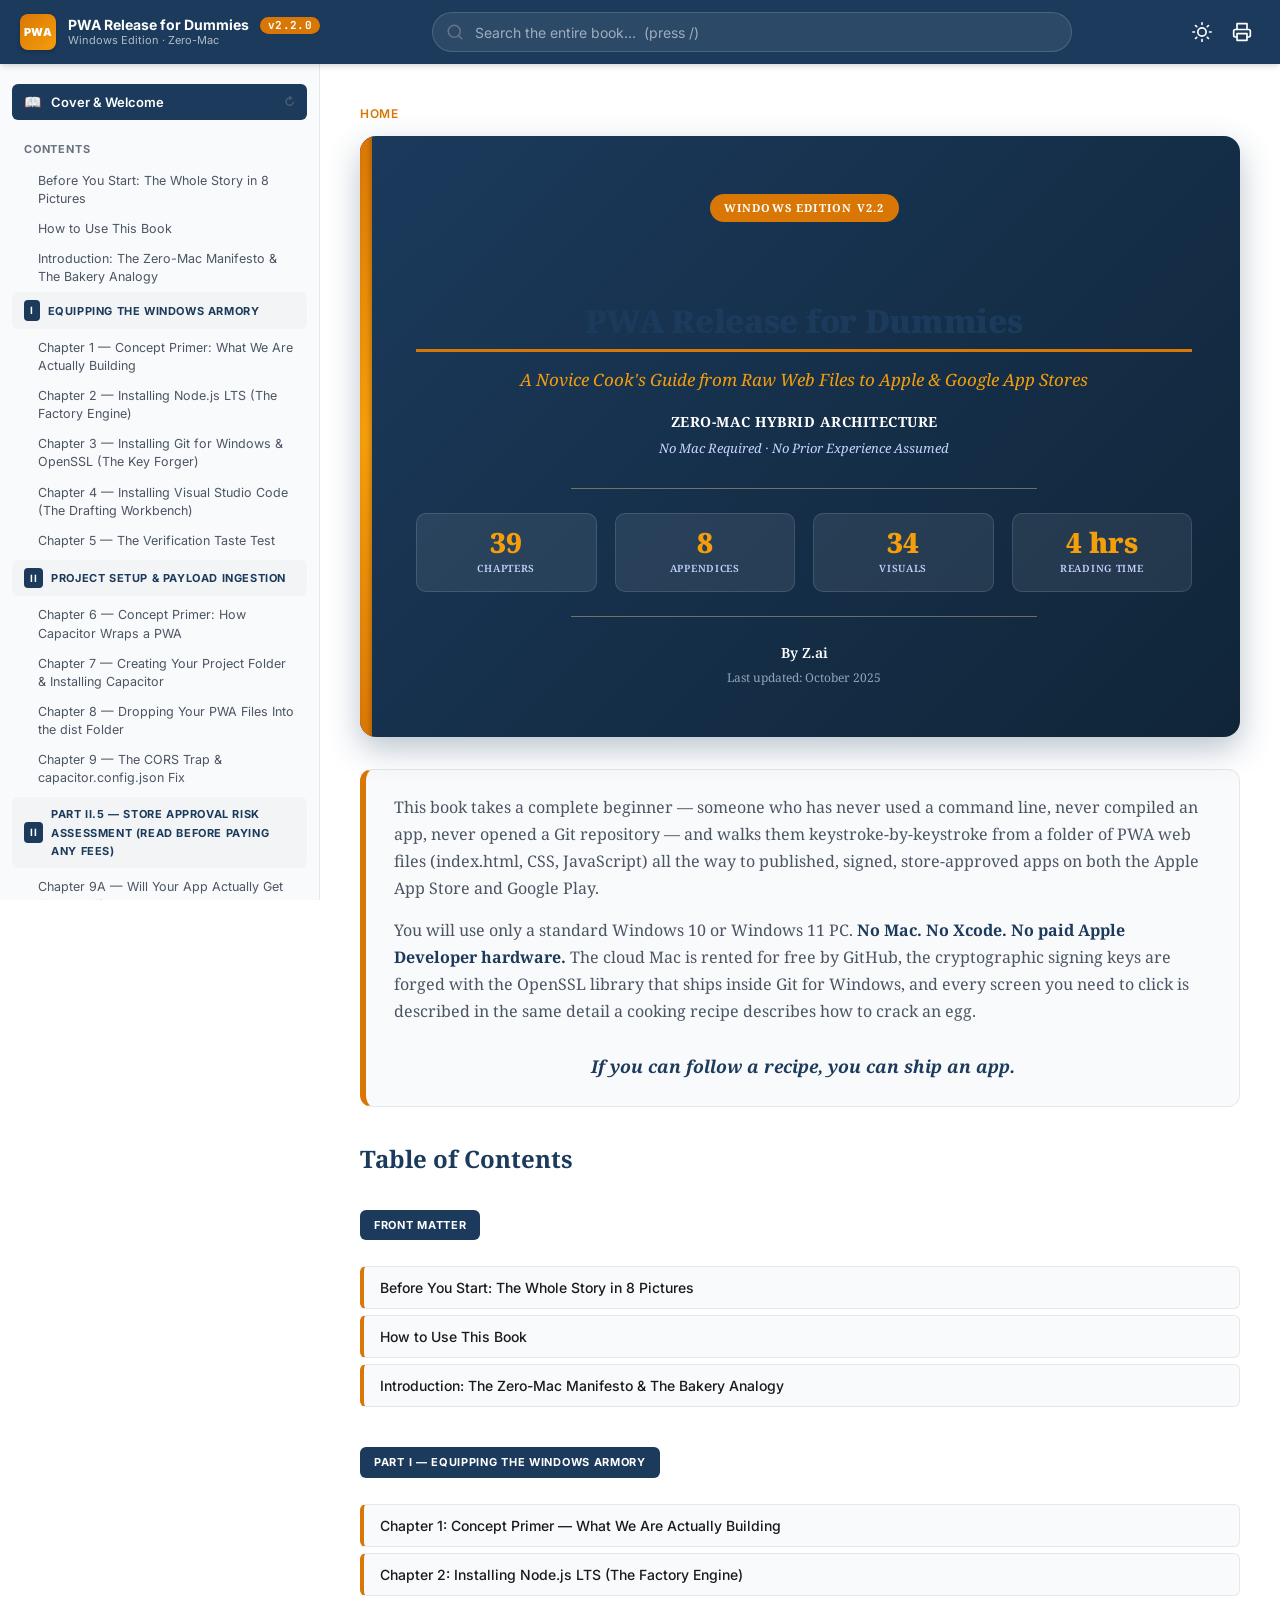
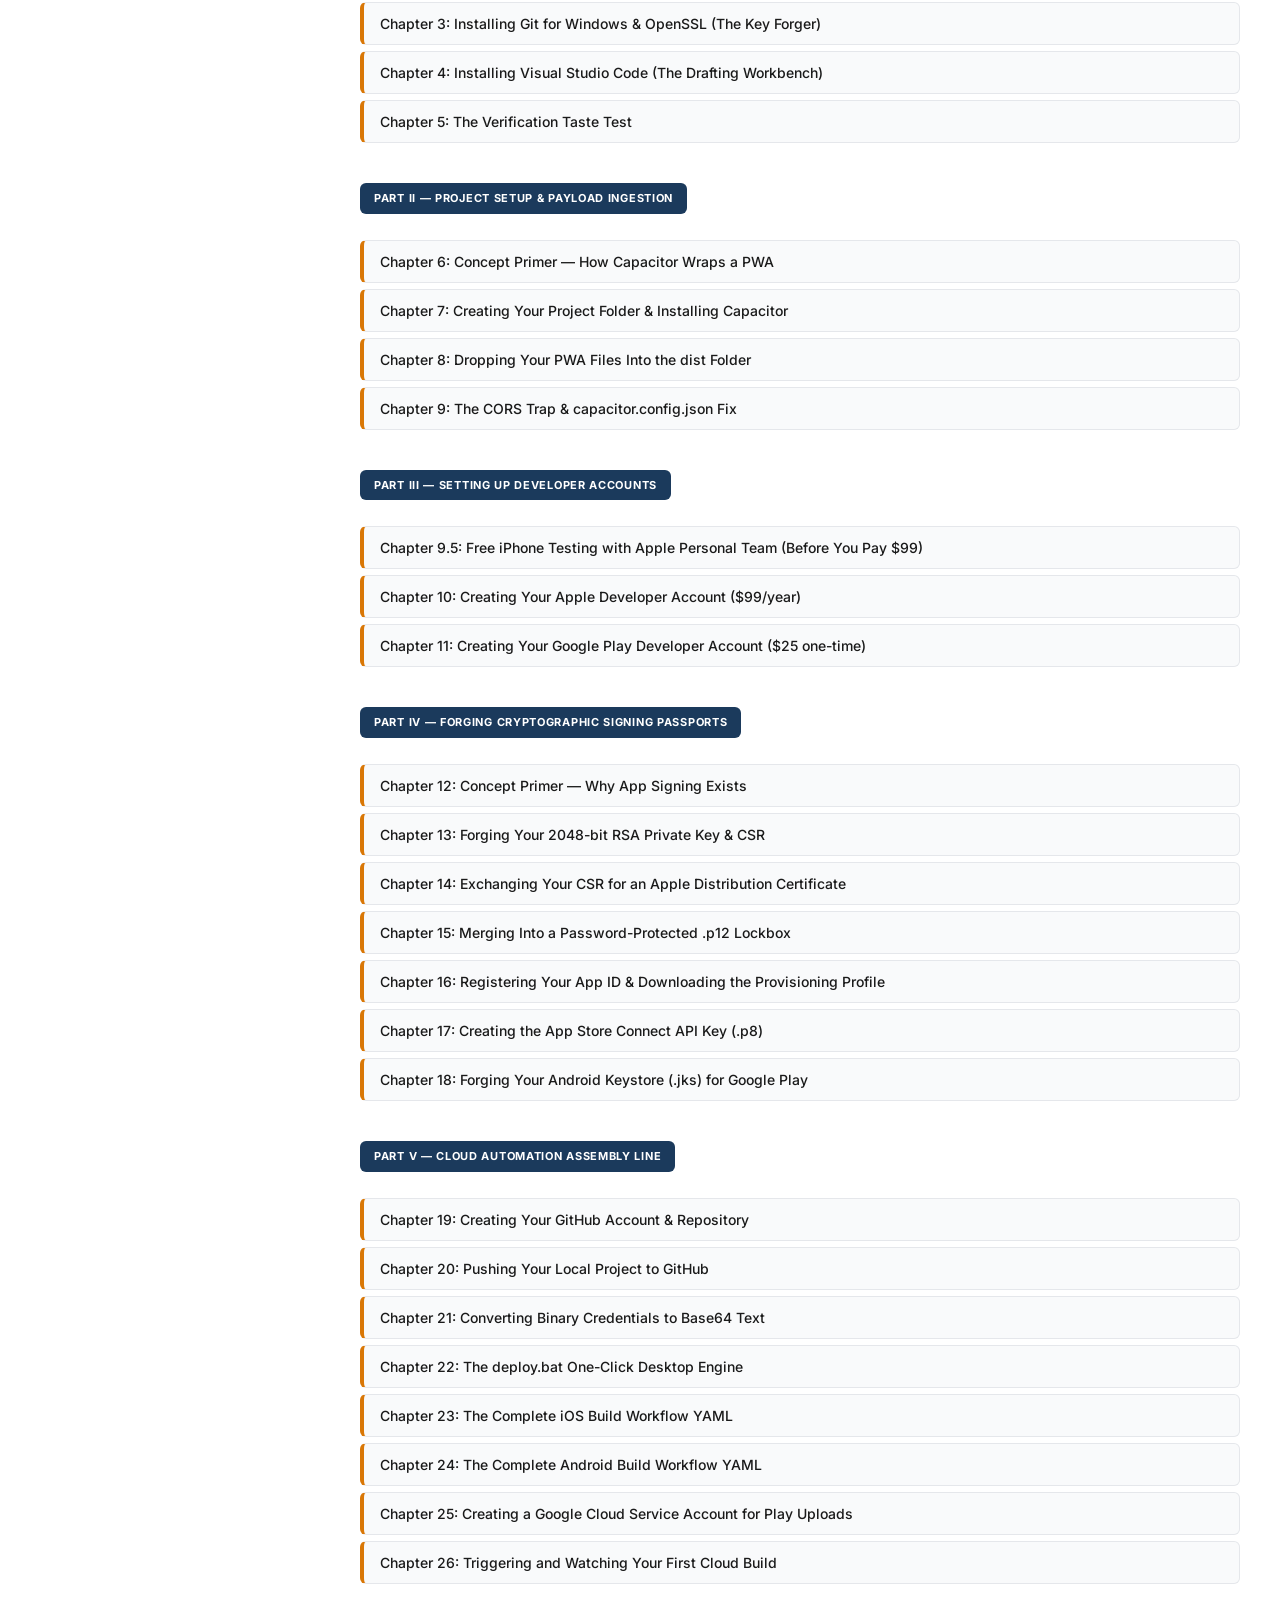
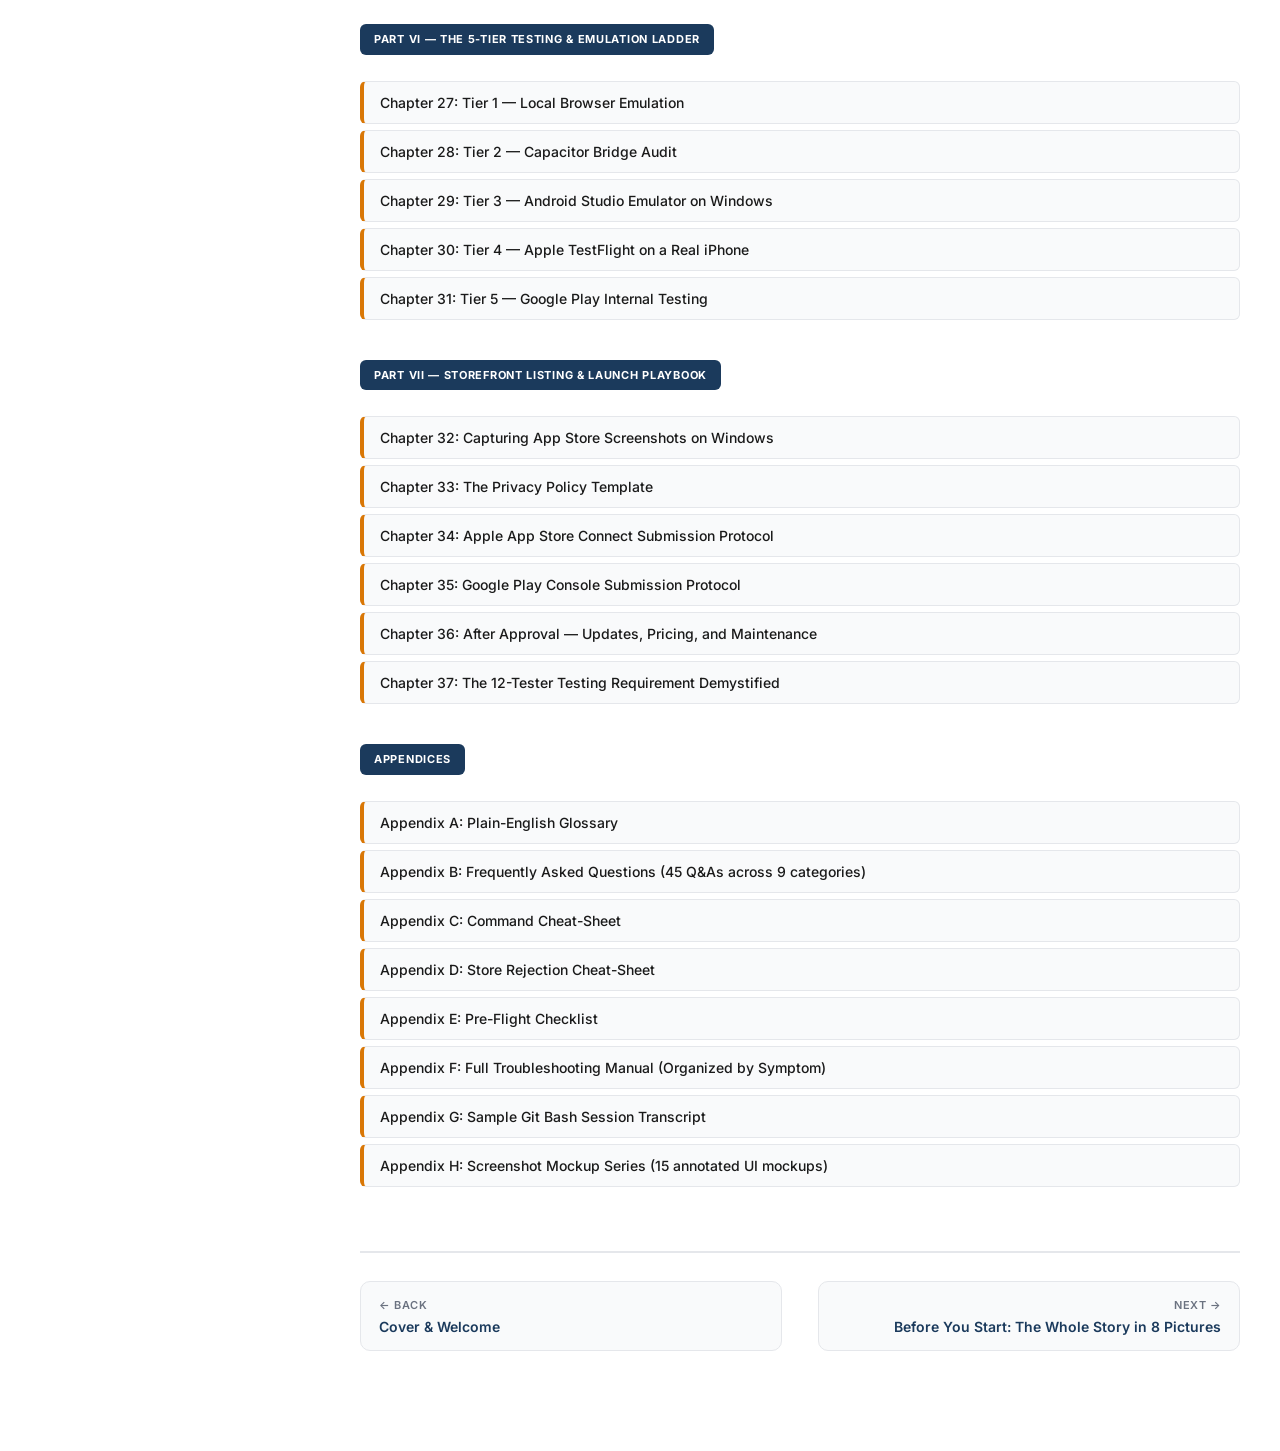
==== index.html @ 1122f2e3 "Add files via upload" ====
<!DOCTYPE html>
<html lang="en">
<head>
  <meta charset="UTF-8">
  <meta name="viewport" content="width=device-width, initial-scale=1, viewport-fit=cover">
  <meta name="theme-color" content="#1B3A5C">
  <meta name="description" content="PWA Release for Dummies — A Novice Cook's Guide from Raw Web Files to Apple & Google App Stores. Windows Edition v2.0.">

  <title>PWA Release for Dummies — Windows Edition v2.0</title>

  <!-- PWA manifest -->
  <link rel="manifest" href="manifest.json">

  <!-- Icons -->
  <link rel="icon" type="image/png" sizes="192x192" href="icons/icon-192.png">
  <link rel="icon" type="image/png" sizes="512x512" href="icons/icon-512.png">
  <link rel="apple-touch-icon" href="icons/icon-192.png">

  <!-- Open Graph -->
  <meta property="og:title" content="PWA Release for Dummies — Windows Edition v2.0">
  <meta property="og:description" content="A Novice Cook's Guide from Raw Web Files to Apple & Google App Stores. Zero-Mac Hybrid Architecture.">
  <meta property="og:type" content="book">

  <!-- Fonts -->
  <link rel="preconnect" href="https://fonts.googleapis.com">
  <link rel="preconnect" href="https://fonts.gstatic.com" crossorigin>
  <link href="https://fonts.googleapis.com/css2?family=Inter:wght@400;500;600;700;800&family=Noto+Serif:wght@400;700;900&family=JetBrains+Mono:wght@400;500&display=swap" rel="stylesheet">

  <!-- Styles -->
  <link rel="stylesheet" href="css/styles.css">
</head>
<body>

  <!-- Reading progress bar -->
  <div class="progress-bar" id="progressBar"></div>

  <!-- App shell -->
  <div class="app-shell">

    <!-- Top navigation bar -->
    <header class="topbar">
      <button class="icon-btn menu-toggle" id="menuToggle" aria-label="Toggle sidebar">
        <svg width="22" height="22" viewBox="0 0 24 24" fill="none" stroke="currentColor" stroke-width="2.5" stroke-linecap="round">
          <line x1="3" y1="6" x2="21" y2="6"/>
          <line x1="3" y1="12" x2="21" y2="12"/>
          <line x1="3" y1="18" x2="21" y2="18"/>
        </svg>
      </button>

      <div class="topbar-brand">
        <div class="brand-mark">PWA</div>
        <div class="brand-text">
          <div class="brand-title">PWA Release for Dummies <span class="brand-version" id="brandVersion">v2.2.0</span></div>
          <div class="brand-sub">Windows Edition · Zero-Mac</div>
        </div>
      </div>

      <!-- Search box -->
      <div class="search-wrap" id="searchWrap">
        <svg class="search-icon" width="18" height="18" viewBox="0 0 24 24" fill="none" stroke="currentColor" stroke-width="2" stroke-linecap="round" stroke-linejoin="round">
          <circle cx="11" cy="11" r="8"/>
          <line x1="21" y1="21" x2="16.65" y2="16.65"/>
        </svg>
        <input
          type="search"
          id="searchInput"
          class="search-input"
          placeholder="Search the entire book…  (press /)"
          autocomplete="off"
          spellcheck="false"
        >
        <button class="search-clear" id="searchClear" aria-label="Clear search" style="display:none;">
          <svg width="16" height="16" viewBox="0 0 24 24" fill="none" stroke="currentColor" stroke-width="2.5" stroke-linecap="round">
            <line x1="6" y1="6" x2="18" y2="18"/>
            <line x1="6" y1="18" x2="18" y2="6"/>
          </svg>
        </button>

        <!-- Search results dropdown -->
        <div class="search-results" id="searchResults" style="display:none;">
          <div class="search-results-header">
            <span id="searchResultsCount">0 results</span>
            <span class="search-results-hint">Press ESC to close</span>
          </div>
          <div class="search-results-list" id="searchResultsList"></div>
        </div>
      </div>

      <div class="topbar-actions">
        <button class="icon-btn theme-toggle" id="themeToggle" aria-label="Toggle dark mode" title="Toggle dark mode">
          <svg class="icon-sun" width="20" height="20" viewBox="0 0 24 24" fill="none" stroke="currentColor" stroke-width="2" stroke-linecap="round" stroke-linejoin="round">
            <circle cx="12" cy="12" r="5"/>
            <line x1="12" y1="1" x2="12" y2="3"/>
            <line x1="12" y1="21" x2="12" y2="23"/>
            <line x1="4.22" y1="4.22" x2="5.64" y2="5.64"/>
            <line x1="18.36" y1="18.36" x2="19.78" y2="19.78"/>
            <line x1="1" y1="12" x2="3" y2="12"/>
            <line x1="21" y1="12" x2="23" y2="12"/>
            <line x1="4.22" y1="19.78" x2="5.64" y2="18.36"/>
            <line x1="18.36" y1="5.64" x2="19.78" y2="4.22"/>
          </svg>
          <svg class="icon-moon" width="20" height="20" viewBox="0 0 24 24" fill="none" stroke="currentColor" stroke-width="2" stroke-linecap="round" stroke-linejoin="round">
            <path d="M21 12.79A9 9 0 1 1 11.21 3 7 7 0 0 0 21 12.79z"/>
          </svg>
        </button>
        <button class="icon-btn install-btn" id="installBtn" aria-label="Install app" title="Install as app" style="display:none;">
          <svg width="20" height="20" viewBox="0 0 24 24" fill="none" stroke="currentColor" stroke-width="2" stroke-linecap="round" stroke-linejoin="round">
            <path d="M21 15v4a2 2 0 0 1-2 2H5a2 2 0 0 1-2-2v-4"/>
            <polyline points="7 10 12 15 17 10"/>
            <line x1="12" y1="15" x2="12" y2="3"/>
          </svg>
        </button>
        <button class="icon-btn print-btn" id="printBtn" aria-label="Print" title="Print / Save as PDF">
          <svg width="20" height="20" viewBox="0 0 24 24" fill="none" stroke="currentColor" stroke-width="2" stroke-linecap="round" stroke-linejoin="round">
            <polyline points="6 9 6 2 18 2 18 9"/>
            <path d="M6 18H4a2 2 0 0 1-2-2v-5a2 2 0 0 1 2-2h16a2 2 0 0 1 2 2v5a2 2 0 0 1-2 2h-2"/>
            <rect x="6" y="14" width="12" height="8"/>
          </svg>
        </button>
      </div>
    </header>

    <!-- Sidebar (TOC) -->
    <aside class="sidebar" id="sidebar">
      <div class="sidebar-inner">
        <div class="sidebar-section">
          <button class="toc-link toc-link-cover" data-target="cover">
            <span class="toc-icon">📖</span>
            <span>Cover & Welcome</span>
          </button>
        </div>
        <div class="sidebar-section">
          <div class="sidebar-label">Contents</div>
          <nav class="toc" id="tocNav">
            <!-- TOC populated by JS -->
          </nav>
        </div>
      </div>
    </aside>

    <!-- Sidebar backdrop (mobile) -->
    <div class="sidebar-backdrop" id="sidebarBackdrop"></div>

    <!-- Main content area -->
    <main class="content" id="content">

      <!-- Loading state -->
      <div class="loading" id="loading">
        <div class="loading-spinner"></div>
        <div class="loading-text">Loading book…</div>
      </div>

      <!-- Actual chapter content (populated by JS) -->
      <article class="reader" id="reader" style="display:none;">
        <!-- Chapter header -->
        <div class="chapter-breadcrumb" id="chapterBreadcrumb"></div>
        <h1 class="chapter-title" id="chapterTitle"></h1>
        <div class="chapter-content" id="chapterContent"></div>

        <!-- Chapter navigation -->
        <div class="chapter-nav" id="chapterNav"></div>
      </article>

    </main>

  </div>

  <!-- Back to top button -->
  <button class="back-to-top" id="backToTop" aria-label="Back to top" title="Back to top">
    <svg width="20" height="20" viewBox="0 0 24 24" fill="none" stroke="currentColor" stroke-width="2.5" stroke-linecap="round" stroke-linejoin="round">
      <line x1="12" y1="19" x2="12" y2="5"/>
      <polyline points="5 12 12 5 19 12"/>
    </svg>
  </button>

  <!-- Keyboard shortcuts overlay -->
  <div class="shortcuts-overlay" id="shortcutsOverlay" style="display:none;">
    <div class="shortcuts-modal" onclick="event.stopPropagation()">
      <div class="shortcuts-header">
        <h2>Keyboard Shortcuts</h2>
        <button class="icon-btn" id="shortcutsClose" aria-label="Close">
          <svg width="20" height="20" viewBox="0 0 24 24" fill="none" stroke="currentColor" stroke-width="2.5" stroke-linecap="round">
            <line x1="6" y1="6" x2="18" y2="18"/>
            <line x1="6" y1="18" x2="18" y2="6"/>
          </svg>
        </button>
      </div>
      <div class="shortcuts-list">
        <div class="shortcut-row"><kbd>/</kbd><span>Focus search</span></div>
        <div class="shortcut-row"><kbd>Esc</kbd><span>Close search / overlay</span></div>
        <div class="shortcut-row"><kbd>←</kbd><span>Previous chapter</span></div>
        <div class="shortcut-row"><kbd>→</kbd><span>Next chapter</span></div>
        <div class="shortcut-row"><kbd>t</kbd><span>Toggle theme (light/dark)</span></div>
        <div class="shortcut-row"><kbd>m</kbd><span>Toggle sidebar (mobile)</span></div>
        <div class="shortcut-row"><kbd>?</kbd><span>Show this help</span></div>
        <div class="shortcut-row"><kbd>g</kbd> <kbd>h</kbd><span>Go to cover / home</span></div>
      </div>
    </div>
  </div>

  <!-- Print dialog overlay (custom, with page-range selector) -->
  <div class="print-overlay" id="printOverlay" style="display:none;">
    <div class="print-modal" onclick="event.stopPropagation()">
      <div class="print-header">
        <h2>Print / Save as PDF</h2>
        <button class="icon-btn" id="printClose" aria-label="Close">
          <svg width="20" height="20" viewBox="0 0 24 24" fill="none" stroke="currentColor" stroke-width="2.5" stroke-linecap="round">
            <line x1="6" y1="6" x2="18" y2="18"/>
            <line x1="6" y1="18" x2="18" y2="6"/>
          </svg>
        </button>
      </div>
      <div class="print-body">
        <div class="print-section">
          <div class="print-section-title">What would you like to print?</div>
          <label class="print-radio-row">
            <input type="radio" name="printScope" value="current" checked>
            <div>
              <div class="print-radio-title">Current chapter only</div>
              <div class="print-radio-desc" id="printCurrentTitle">— Loading… —</div>
            </div>
          </label>
          <label class="print-radio-row">
            <input type="radio" name="printScope" value="all">
            <div>
              <div class="print-radio-title">Entire book (all <span id="printTotalChapters">—</span> chapters)</div>
              <div class="print-radio-desc">Generates a long PDF — ~300 pages. May take 30–60 seconds to render.</div>
            </div>
          </label>
          <label class="print-radio-row">
            <input type="radio" name="printScope" value="range">
            <div>
              <div class="print-radio-title">Chapter range (from…to)</div>
              <div class="print-radio-desc">Pick a starting and ending chapter to print a contiguous range.</div>
            </div>
          </label>
          <div class="print-range-row" id="printRangeRow" style="display:none;">
            <div>
              <label for="printFrom">From:</label>
              <select id="printFrom"></select>
            </div>
            <div>
              <label for="printTo">To:</label>
              <select id="printTo"></select>
            </div>
          </div>
        </div>

        <div class="print-section">
          <div class="print-section-title">Options</div>
          <label class="print-checkbox-row">
            <input type="checkbox" id="printIncludeCover" checked>
            <div>Include cover page (recommended)</div>
          </label>
          <label class="print-checkbox-row">
            <input type="checkbox" id="printIncludeToc">
            <div>Include table of contents (recommended for full book)</div>
          </label>
          <label class="print-checkbox-row">
            <input type="checkbox" id="printDarkMode">
            <div>Use dark mode styling (uses more ink — not recommended)</div>
          </label>
        </div>

        <div class="print-actions">
          <button class="btn btn-secondary" id="printCancel">Cancel</button>
          <button class="btn btn-primary" id="printConfirm">Print / Save as PDF</button>
        </div>

        <div class="print-hint">
          💡 <strong>Tip:</strong> To save as PDF instead of printing to paper, choose "Save as PDF" as the destination in your browser's print dialog (next step).
        </div>
      </div>
    </div>
  </div>

  <!-- Scripts -->
  <script src="js/search.js" defer></script>
  <script src="js/app.js" defer></script>

</body>
</html>
---- css/styles.css ----
/* ============================================================
   PWA RELEASE FOR DUMMIES — Reader PWA Stylesheet
   DK Eyewitness-inspired professional reader UI
   ============================================================ */

/* ---------- CSS Reset & Variables ---------- */
*, *::before, *::after { box-sizing: border-box; margin: 0; padding: 0; }

:root {
  /* Brand palette */
  --navy: #1B3A5C;
  --navy-light: #2E5A85;
  --navy-dark: #102538;
  --amber: #D97706;
  --amber-light: #F59E0B;
  --amber-bg: #FFF8E1;
  --emerald: #047857;
  --emerald-bg: #F0FDF4;
  --red: #B91C1C;
  --red-bg: #FEF2F2;
  --blue-bg: #EFF6FF;
  --blue: #1B3A5C;

  /* Light theme */
  --bg: #FFFFFF;
  --bg-soft: #F9FAFB;
  --bg-muted: #F3F4F6;
  --bg-hover: #F5F5F0;
  --text: #1A1A1A;
  --text-soft: #4B5563;
  --text-muted: #6B7280;
  --text-faint: #9CA3AF;
  --border: #E5E7EB;
  --border-soft: #F3F4F6;
  --border-strong: #D1D5DB;

  --shadow-sm: 0 1px 2px rgba(0,0,0,0.04);
  --shadow: 0 1px 3px rgba(0,0,0,0.08), 0 1px 2px rgba(0,0,0,0.04);
  --shadow-md: 0 4px 6px -1px rgba(0,0,0,0.10), 0 2px 4px -1px rgba(0,0,0,0.06);
  --shadow-lg: 0 10px 15px -3px rgba(0,0,0,0.10), 0 4px 6px -2px rgba(0,0,0,0.05);
  --shadow-xl: 0 20px 25px -5px rgba(0,0,0,0.10), 0 10px 10px -5px rgba(0,0,0,0.04);

  /* Layout */
  --topbar-h: 64px;
  --sidebar-w: 320px;
  --content-max: 880px;

  /* Typography */
  --font-serif: 'Noto Serif', 'Noto Serif SC', Georgia, 'Times New Roman', serif;
  --font-sans: 'Inter', -apple-system, BlinkMacSystemFont, 'Segoe UI', system-ui, sans-serif;
  --font-mono: 'JetBrains Mono', 'Sarasa Mono SC', 'Consolas', monospace;
}

[data-theme="dark"] {
  --bg: #0F172A;
  --bg-soft: #1E293B;
  --bg-muted: #1A2332;
  --bg-hover: #243245;
  --text: #E2E8F0;
  --text-soft: #CBD5E1;
  --text-muted: #94A3B8;
  --text-faint: #64748B;
  --border: #334155;
  --border-soft: #1E293B;
  --border-strong: #475569;

  --amber-bg: rgba(217, 119, 6, 0.10);
  --emerald-bg: rgba(4, 120, 87, 0.10);
  --red-bg: rgba(185, 28, 28, 0.10);
  --blue-bg: rgba(27, 58, 92, 0.20);

  --shadow-sm: 0 1px 2px rgba(0,0,0,0.30);
  --shadow: 0 1px 3px rgba(0,0,0,0.40), 0 1px 2px rgba(0,0,0,0.30);
  --shadow-md: 0 4px 6px -1px rgba(0,0,0,0.40), 0 2px 4px -1px rgba(0,0,0,0.30);
  --shadow-lg: 0 10px 15px -3px rgba(0,0,0,0.40), 0 4px 6px -2px rgba(0,0,0,0.30);
}

/* ---------- Base ---------- */
html { scroll-behavior: smooth; }

body {
  font-family: var(--font-sans);
  font-size: 16px;
  line-height: 1.65;
  color: var(--text);
  background: var(--bg);
  -webkit-font-smoothing: antialiased;
  -moz-osx-font-smoothing: grayscale;
  min-height: 100vh;
  overflow-x: hidden;
}

button { font-family: inherit; cursor: pointer; }
input { font-family: inherit; }

/* ---------- Progress Bar ---------- */
.progress-bar {
  position: fixed;
  top: 0; left: 0;
  width: 0%;
  height: 3px;
  background: linear-gradient(90deg, var(--amber) 0%, var(--amber-light) 100%);
  z-index: 1000;
  transition: width 0.05s linear;
}

/* ---------- App Shell ---------- */
.app-shell {
  display: flex;
  flex-direction: column;
  min-height: 100vh;
}

/* ---------- Top Bar ---------- */
.topbar {
  position: sticky;
  top: 0;
  height: var(--topbar-h);
  background: var(--navy);
  color: #FFFFFF;
  display: flex;
  align-items: center;
  gap: 16px;
  padding: 0 20px;
  z-index: 100;
  box-shadow: var(--shadow-md);
}

.icon-btn {
  background: transparent;
  border: none;
  color: inherit;
  padding: 8px;
  border-radius: 6px;
  display: inline-flex;
  align-items: center;
  justify-content: center;
  transition: background 0.15s;
  flex-shrink: 0;
}
.icon-btn:hover { background: rgba(255,255,255,0.12); }
.icon-btn:active { background: rgba(255,255,255,0.20); }

.menu-toggle { display: none; }

.topbar-brand {
  display: flex;
  align-items: center;
  gap: 12px;
  flex-shrink: 0;
  min-width: 0;
}
.brand-mark {
  width: 36px; height: 36px;
  border-radius: 8px;
  background: linear-gradient(135deg, var(--amber) 0%, var(--amber-light) 100%);
  color: #FFFFFF;
  font-weight: 900;
  font-size: 11px;
  display: flex;
  align-items: center;
  justify-content: center;
  letter-spacing: 0.5px;
  box-shadow: 0 2px 4px rgba(0,0,0,0.20);
}
.brand-title {
  font-weight: 700;
  font-size: 14px;
  line-height: 1.2;
  white-space: nowrap;
  overflow: hidden;
  text-overflow: ellipsis;
}
.brand-sub {
  font-size: 11px;
  color: rgba(255,255,255,0.65);
  line-height: 1.2;
}

/* ---------- Search ---------- */
.search-wrap {
  flex: 1;
  max-width: 640px;
  position: relative;
  margin: 0 auto;
}
.search-icon {
  position: absolute;
  left: 14px; top: 50%;
  transform: translateY(-50%);
  color: var(--text-muted);
  pointer-events: none;
}
.search-input {
  width: 100%;
  height: 40px;
  padding: 0 44px 0 42px;
  border: 1px solid rgba(255,255,255,0.15);
  background: rgba(255,255,255,0.08);
  color: #FFFFFF;
  border-radius: 20px;
  font-size: 14px;
  outline: none;
  transition: background 0.15s, border-color 0.15s, box-shadow 0.15s;
}
.search-input::placeholder { color: rgba(255,255,255,0.55); }
.search-input:focus {
  background: #FFFFFF;
  color: var(--text);
  border-color: var(--amber);
  box-shadow: 0 0 0 3px rgba(217,119,6,0.20);
}
.search-input:focus::placeholder { color: var(--text-muted); }
.search-input:focus + .search-icon,
.search-wrap:has(.search-input:focus) .search-icon { color: var(--text-muted); }

.search-clear {
  position: absolute;
  right: 8px; top: 50%;
  transform: translateY(-50%);
  background: transparent;
  border: none;
  color: var(--text-muted);
  padding: 6px;
  border-radius: 50%;
  display: inline-flex;
  align-items: center;
  justify-content: center;
}
.search-clear:hover { background: var(--bg-muted); color: var(--text); }

.search-results {
  position: absolute;
  top: calc(100% + 8px);
  left: 0; right: 0;
  background: var(--bg);
  border: 1px solid var(--border);
  border-radius: 12px;
  box-shadow: var(--shadow-xl);
  max-height: 70vh;
  overflow: hidden;
  display: flex;
  flex-direction: column;
  z-index: 200;
}
.search-results-header {
  padding: 12px 16px;
  border-bottom: 1px solid var(--border-soft);
  display: flex;
  justify-content: space-between;
  align-items: center;
  font-size: 12px;
  color: var(--text-muted);
  background: var(--bg-soft);
}
.search-results-hint { font-size: 11px; color: var(--text-faint); }
.search-results-list {
  overflow-y: auto;
  padding: 6px;
}
.search-result-item {
  padding: 12px 14px;
  border-radius: 8px;
  cursor: pointer;
  display: block;
  width: 100%;
  text-align: left;
  background: transparent;
  border: none;
  color: var(--text);
  transition: background 0.10s;
}
.search-result-item:hover, .search-result-item.active {
  background: var(--bg-hover);
}
.search-result-title {
  font-weight: 600;
  font-size: 14px;
  color: var(--navy);
  margin-bottom: 4px;
}
[data-theme="dark"] .search-result-title { color: var(--amber-light); }
.search-result-part {
  font-size: 11px;
  color: var(--text-muted);
  text-transform: uppercase;
  letter-spacing: 0.5px;
  margin-bottom: 6px;
}
.search-result-snippet {
  font-size: 13px;
  color: var(--text-soft);
  line-height: 1.5;
  display: -webkit-box;
  -webkit-line-clamp: 2;
  -webkit-box-orient: vertical;
  overflow: hidden;
}
.search-result-snippet mark {
  background: var(--amber-bg);
  color: var(--amber);
  padding: 1px 3px;
  border-radius: 2px;
  font-weight: 600;
}

.search-empty {
  padding: 32px 16px;
  text-align: center;
  color: var(--text-muted);
  font-size: 13px;
}

/* ---------- Topbar Actions ---------- */
.topbar-actions {
  display: flex;
  gap: 4px;
  flex-shrink: 0;
}
.theme-toggle .icon-moon { display: none; }
[data-theme="dark"] .theme-toggle .icon-sun { display: none; }
[data-theme="dark"] .theme-toggle .icon-moon { display: inline-block; }

/* ---------- Sidebar ---------- */
.sidebar {
  position: fixed;
  top: var(--topbar-h);
  left: 0;
  bottom: 0;
  width: var(--sidebar-w);
  background: var(--bg-soft);
  border-right: 1px solid var(--border);
  overflow-y: auto;
  z-index: 90;
  transition: transform 0.25s ease;
}
.sidebar-inner {
  padding: 20px 0 80px;
}
.sidebar-section {
  margin-bottom: 20px;
  padding: 0 12px;
}
.sidebar-label {
  font-size: 11px;
  font-weight: 700;
  text-transform: uppercase;
  letter-spacing: 0.8px;
  color: var(--text-muted);
  padding: 0 12px 8px;
}
.toc-link {
  display: flex;
  align-items: center;
  gap: 10px;
  width: 100%;
  padding: 8px 12px;
  background: transparent;
  border: none;
  color: var(--text-soft);
  text-align: left;
  font-size: 13px;
  border-radius: 6px;
  transition: background 0.12s, color 0.12s;
  text-decoration: none;
  line-height: 1.4;
}
.toc-link:hover { background: var(--bg-hover); color: var(--text); }
.toc-link.active {
  background: var(--navy);
  color: #FFFFFF;
  font-weight: 600;
}
.toc-link.active .toc-part-tag { background: var(--amber); color: #FFFFFF; }
.toc-icon { font-size: 14px; flex-shrink: 0; }
.toc-link-cover {
  font-weight: 600;
  color: var(--navy);
}
[data-theme="dark"] .toc-link-cover { color: var(--amber-light); }

.toc-part {
  margin-bottom: 4px;
}
.toc-part-header {
  display: flex;
  align-items: center;
  gap: 8px;
  padding: 8px 12px;
  font-size: 11px;
  font-weight: 700;
  text-transform: uppercase;
  letter-spacing: 0.6px;
  color: var(--navy);
  background: var(--bg-muted);
  border-radius: 6px;
  margin-bottom: 4px;
  text-decoration: none;
  transition: background 0.12s, color 0.12s;
}
a.toc-part-header:hover {
  background: var(--navy);
  color: #FFFFFF;
}
a.toc-part-header:hover .toc-part-tag {
  background: var(--amber);
  color: #FFFFFF;
}
a.toc-part-header.active {
  background: var(--navy);
  color: #FFFFFF;
}
a.toc-part-header.active .toc-part-tag {
  background: var(--amber);
  color: #FFFFFF;
}
[data-theme="dark"] .toc-part-header { color: var(--amber-light); }
[data-theme="dark"] a.toc-part-header:hover,
[data-theme="dark"] a.toc-part-header.active {
  background: var(--amber);
  color: var(--navy-dark);
}
[data-theme="dark"] a.toc-part-header:hover .toc-part-tag,
[data-theme="dark"] a.toc-part-header.active .toc-part-tag {
  background: var(--navy-dark);
  color: #FFFFFF;
}
.toc-part-header .toc-part-tag {
  background: var(--navy);
  color: #FFFFFF;
  padding: 2px 6px;
  border-radius: 4px;
  font-size: 10px;
}
[data-theme="dark"] .toc-part-header .toc-part-tag { background: var(--amber); }
.toc-chapter {
  display: block;
  padding: 6px 12px 6px 24px;
  color: var(--text-soft);
  font-size: 12.5px;
  line-height: 1.45;
  text-decoration: none;
  border-radius: 6px;
  transition: background 0.12s, color 0.12s;
  border-left: 2px solid transparent;
}
.toc-chapter:hover {
  background: var(--bg-hover);
  color: var(--text);
}
.toc-chapter.active {
  background: var(--bg-hover);
  color: var(--navy);
  font-weight: 600;
  border-left-color: var(--amber);
}
[data-theme="dark"] .toc-chapter.active { color: var(--amber-light); }

.sidebar-footer {
  position: absolute;
  bottom: 0;
  left: 0; right: 0;
  background: var(--bg-soft);
  border-top: 1px solid var(--border);
  padding: 12px;
}
.sidebar-meta-row {
  display: flex;
  justify-content: space-between;
  align-items: center;
  font-size: 11px;
  padding: 3px 0;
}
.sidebar-meta-row span { color: var(--text-muted); }
.sidebar-meta-row strong { color: var(--text); font-weight: 600; }

.sidebar-backdrop {
  position: fixed;
  inset: var(--topbar-h) 0 0 0;
  background: rgba(0,0,0,0.5);
  z-index: 80;
  display: none;
  backdrop-filter: blur(2px);
}
.sidebar-backdrop.show { display: block; }

/* ---------- Content ---------- */
.content {
  margin-left: var(--sidebar-w);
  padding: 40px 32px 100px;
  flex: 1;
  min-width: 0;
}
.loading {
  max-width: 400px;
  margin: 100px auto;
  text-align: center;
  color: var(--text-muted);
}
.loading-spinner {
  width: 40px; height: 40px;
  border: 3px solid var(--border);
  border-top-color: var(--amber);
  border-radius: 50%;
  margin: 0 auto 16px;
  animation: spin 0.8s linear infinite;
}
@keyframes spin { to { transform: rotate(360deg); } }
.loading-text { font-size: 14px; }

.reader {
  max-width: var(--content-max);
  margin: 0 auto;
}

.chapter-breadcrumb {
  font-size: 12px;
  color: var(--text-muted);
  margin-bottom: 12px;
  text-transform: uppercase;
  letter-spacing: 0.5px;
  font-weight: 600;
}
.chapter-breadcrumb a {
  color: var(--amber);
  text-decoration: none;
}
.chapter-breadcrumb a:hover { text-decoration: underline; }

.chapter-title {
  font-family: var(--font-serif);
  font-size: 38px;
  font-weight: 900;
  color: var(--navy);
  line-height: 1.15;
  margin-bottom: 8px;
  letter-spacing: -0.5px;
}
[data-theme="dark"] .chapter-title { color: var(--amber-light); }

.chapter-content {
  font-family: var(--font-serif);
  font-size: 17px;
  line-height: 1.7;
  color: var(--text);
}

/* ---------- Typography in chapter content ---------- */
.chapter-content h1 {
  font-family: var(--font-serif);
  font-size: 32px;
  font-weight: 900;
  color: var(--navy);
  margin: 56px 0 16px;
  padding-bottom: 8px;
  border-bottom: 3px solid var(--amber);
  line-height: 1.2;
  letter-spacing: -0.3px;
}
[data-theme="dark"] .chapter-content h1 { color: var(--amber-light); }

.chapter-content h2 {
  font-family: var(--font-serif);
  font-size: 24px;
  font-weight: 700;
  color: var(--navy);
  margin: 36px 0 12px;
  line-height: 1.3;
  scroll-margin-top: calc(var(--topbar-h) + 16px);
}
[data-theme="dark"] .chapter-content h2 { color: var(--amber-light); }

.chapter-content h3 {
  font-family: var(--font-sans);
  font-size: 18px;
  font-weight: 700;
  color: var(--navy);
  margin: 28px 0 8px;
  line-height: 1.35;
  scroll-margin-top: calc(var(--topbar-h) + 16px);
}
[data-theme="dark"] .chapter-content h3 { color: var(--amber-light); }

.chapter-content h4 {
  font-family: var(--font-sans);
  font-size: 15px;
  font-weight: 700;
  color: var(--text);
  margin: 20px 0 6px;
}

.chapter-content p {
  margin: 0 0 14px;
}

.chapter-content ul, .chapter-content ol {
  margin: 0 0 14px;
  padding-left: 24px;
}
.chapter-content li {
  margin-bottom: 6px;
  line-height: 1.65;
}

.chapter-content strong { color: var(--text); font-weight: 700; }
.chapter-content em { font-style: italic; }

.chapter-content a {
  color: var(--amber);
  text-decoration: underline;
  text-underline-offset: 2px;
  text-decoration-thickness: 1px;
}
.chapter-content a:hover { color: var(--amber-light); }

/* ---------- Code blocks ---------- */
.chapter-content pre {
  background: var(--bg-muted);
  border: 1px solid var(--border);
  border-left: 4px solid var(--navy);
  border-radius: 8px;
  padding: 16px 20px;
  margin: 16px 0 20px;
  font-family: var(--font-mono);
  font-size: 13px;
  line-height: 1.55;
  overflow-x: auto;
  color: var(--text);
  -webkit-overflow-scrolling: touch;
}
.chapter-content code {
  font-family: var(--font-mono);
  font-size: 0.92em;
  background: var(--bg-muted);
  padding: 1px 6px;
  border-radius: 3px;
  color: var(--text);
  border: 1px solid var(--border-soft);
}
.chapter-content pre code {
  background: transparent;
  padding: 0;
  border: none;
  font-size: inherit;
  border-radius: 0;
}

/* ---------- Tables ---------- */
.chapter-content table {
  width: 100%;
  border-collapse: collapse;
  margin: 20px 0 24px;
  font-size: 14px;
  font-family: var(--font-sans);
  display: block;
  overflow-x: auto;
  -webkit-overflow-scrolling: touch;
}
.chapter-content thead { background: var(--navy); }
.chapter-content th {
  color: #FFFFFF;
  font-weight: 700;
  text-align: left;
  padding: 10px 14px;
  border: 1px solid var(--navy);
  font-size: 13px;
}
.chapter-content td {
  padding: 9px 14px;
  border: 1px solid var(--border);
  vertical-align: top;
  line-height: 1.55;
}
.chapter-content tbody tr:nth-child(even) td { background: var(--bg-soft); }
[data-theme="dark"] .chapter-content tbody tr:nth-child(even) td { background: var(--bg-muted); }

/* ---------- Callout boxes ---------- */
.chapter-content .why-box,
.chapter-content .howto-box,
.chapter-content .error-box,
.chapter-content .novice-note {
  border-radius: 10px;
  padding: 16px 20px;
  margin: 18px 0 22px;
  border-width: 1px 1px 1px 6px;
  border-style: solid;
  font-family: var(--font-sans);
  font-size: 14.5px;
  line-height: 1.6;
}
.chapter-content .why-box {
  background: var(--amber-bg);
  border-color: var(--amber);
}
.chapter-content .why-box strong:first-child {
  color: var(--amber);
  display: block;
  font-size: 12px;
  font-weight: 800;
  text-transform: uppercase;
  letter-spacing: 0.6px;
  margin-bottom: 6px;
}
.chapter-content .howto-box {
  background: var(--blue-bg);
  border-color: var(--navy);
}
.chapter-content .howto-box strong:first-child {
  color: var(--navy);
  display: block;
  font-size: 12px;
  font-weight: 800;
  text-transform: uppercase;
  letter-spacing: 0.6px;
  margin-bottom: 6px;
}
[data-theme="dark"] .howto-box strong:first-child { color: var(--amber-light); }
.chapter-content .error-box {
  background: var(--red-bg);
  border-color: var(--red);
}
.chapter-content .error-box strong:first-child {
  color: var(--red);
  display: block;
  font-size: 12px;
  font-weight: 800;
  text-transform: uppercase;
  letter-spacing: 0.6px;
  margin-bottom: 6px;
}
.chapter-content .novice-note {
  background: var(--emerald-bg);
  border-color: var(--emerald);
}
.chapter-content .novice-note strong:first-child {
  color: var(--emerald);
  display: block;
  font-size: 12px;
  font-weight: 800;
  text-transform: uppercase;
  letter-spacing: 0.6px;
  margin-bottom: 6px;
}

/* ---------- Figures ---------- */
.chapter-content .figure-container {
  margin: 24px 0 28px;
  text-align: center;
  page-break-inside: avoid;
}
.chapter-content .figure-container img {
  max-width: 100%;
  height: auto;
  display: block;
  margin: 0 auto;
  border: 1px solid var(--border);
  border-radius: 8px;
  box-shadow: var(--shadow-md);
}
.chapter-content .figure-caption {
  font-family: var(--font-sans);
  font-size: 12.5px;
  color: var(--text-muted);
  font-style: italic;
  margin-top: 10px;
  line-height: 1.45;
  padding: 0 12px;
}

/* ---------- Blockquotes ---------- */
.chapter-content blockquote {
  background: var(--amber-bg);
  border-left: 4px solid var(--amber);
  margin: 18px 0;
  padding: 12px 20px;
  font-style: italic;
  color: var(--text-soft);
  font-size: 15px;
  border-radius: 0 6px 6px 0;
}

/* ---------- Horizontal rule ---------- */
.chapter-content hr {
  border: none;
  border-top: 1px solid var(--border);
  margin: 28px 0;
}

/* ---------- Chapter navigation ---------- */
.chapter-nav {
  display: flex;
  justify-content: space-between;
  align-items: stretch;
  gap: 16px;
  margin-top: 64px;
  padding-top: 28px;
  border-top: 2px solid var(--border);
}
.chapter-nav-btn {
  flex: 1;
  display: flex;
  flex-direction: column;
  gap: 4px;
  padding: 14px 18px;
  background: var(--bg-soft);
  border: 1px solid var(--border);
  border-radius: 10px;
  text-decoration: none;
  color: var(--text);
  transition: background 0.15s, border-color 0.15s, transform 0.10s;
  max-width: 48%;
}
.chapter-nav-btn:hover {
  background: var(--bg-hover);
  border-color: var(--amber);
  transform: translateY(-1px);
}
.chapter-nav-btn.next { text-align: right; margin-left: auto; }
.chapter-nav-label {
  font-size: 11px;
  color: var(--text-muted);
  text-transform: uppercase;
  letter-spacing: 0.5px;
  font-weight: 600;
}
.chapter-nav-title {
  font-size: 14px;
  font-weight: 600;
  color: var(--navy);
  line-height: 1.3;
}
[data-theme="dark"] .chapter-nav-title { color: var(--amber-light); }

/* ---------- Back to top ---------- */
.back-to-top {
  position: fixed;
  bottom: 24px;
  right: 24px;
  width: 44px; height: 44px;
  border-radius: 50%;
  background: var(--navy);
  color: #FFFFFF;
  border: none;
  display: flex;
  align-items: center;
  justify-content: center;
  box-shadow: var(--shadow-lg);
  opacity: 0;
  visibility: hidden;
  transition: opacity 0.20s, visibility 0.20s, background 0.15s;
  z-index: 50;
}
.back-to-top.show {
  opacity: 1;
  visibility: visible;
}
.back-to-top:hover { background: var(--navy-light); }

/* ---------- Shortcuts overlay ---------- */
.shortcuts-overlay {
  position: fixed;
  inset: 0;
  background: rgba(0,0,0,0.6);
  z-index: 300;
  display: flex;
  align-items: center;
  justify-content: center;
  padding: 20px;
  backdrop-filter: blur(4px);
}
.shortcuts-modal {
  background: var(--bg);
  border-radius: 12px;
  padding: 24px;
  max-width: 460px;
  width: 100%;
  box-shadow: var(--shadow-xl);
}
.shortcuts-header {
  display: flex;
  justify-content: space-between;
  align-items: center;
  margin-bottom: 16px;
  padding-bottom: 12px;
  border-bottom: 1px solid var(--border);
}
.shortcuts-header h2 {
  font-size: 18px;
  font-weight: 700;
  color: var(--navy);
}
[data-theme="dark"] .shortcuts-header h2 { color: var(--amber-light); }
.shortcuts-list { display: flex; flex-direction: column; gap: 8px; }
.shortcut-row {
  display: flex;
  align-items: center;
  gap: 12px;
  padding: 6px 0;
  font-size: 13px;
  color: var(--text-soft);
}
.shortcut-row kbd {
  background: var(--bg-muted);
  border: 1px solid var(--border-strong);
  border-bottom-width: 2px;
  border-radius: 4px;
  padding: 2px 8px;
  font-family: var(--font-mono);
  font-size: 11px;
  color: var(--text);
  min-width: 24px;
  text-align: center;
}

/* ---------- Responsive ---------- */
@media (max-width: 1024px) {
  :root { --sidebar-w: 280px; }
  .content { padding: 32px 24px 80px; }
}

@media (max-width: 768px) {
  :root { --topbar-h: 56px; }
  .menu-toggle { display: inline-flex; }
  .topbar { padding: 0 12px; gap: 8px; }
  .brand-text { display: none; }
  .topbar-actions { gap: 2px; }

  .sidebar {
    transform: translateX(-100%);
    box-shadow: var(--shadow-xl);
  }
  .sidebar.open { transform: translateX(0); }

  .content {
    margin-left: 0;
    padding: 24px 18px 80px;
  }

  .chapter-title { font-size: 28px; }
  .chapter-content { font-size: 16px; }
  .chapter-content h1 { font-size: 26px; }
  .chapter-content h2 { font-size: 21px; }
  .chapter-content h3 { font-size: 17px; }
  .chapter-content pre { font-size: 12px; padding: 12px 14px; }

  .chapter-nav { flex-direction: column; gap: 10px; }
  .chapter-nav-btn { max-width: 100%; }
  .chapter-nav-btn.next { text-align: left; margin-left: 0; }

  .back-to-top { bottom: 16px; right: 16px; }

  .search-wrap { max-width: none; }

  .print-btn { display: none; }
}

@media (max-width: 480px) {
  .topbar-brand { display: none; }
  .search-wrap { margin: 0; }
  .icon-btn { padding: 6px; }
}

/* ---------- Cover page rendering ---------- */
.chapter-content .cover {
  background: linear-gradient(135deg, var(--navy) 0%, var(--navy-dark) 100%);
  color: #FFFFFF;
  padding: 56px 32px;
  border-radius: 12px;
  text-align: center;
  margin-bottom: 32px;
}
.chapter-content .cover h1 {
  color: #FFFFFF;
  border: none;
  font-size: 36px;
  margin: 0 0 12px;
  padding: 0;
  font-family: var(--font-serif);
}
.chapter-content .cover h3 {
  color: var(--amber-light);
  font-style: italic;
  font-weight: 400;
  font-size: 16px;
  margin: 0 0 24px;
  border: none;
}
.chapter-content .cover strong { color: #FFFFFF; }
.chapter-content .cover em { color: rgba(255,255,255,0.75); }
.chapter-content .cover p {
  color: rgba(255,255,255,0.90);
  font-size: 14px;
  line-height: 1.7;
  max-width: 620px;
  margin: 8px auto;
}
.chapter-content .cover hr {
  border-top: 1px solid rgba(255,213,128,0.40);
  margin: 24px auto;
  width: 60%;
}

/* ---------- Print ---------- */
@media print {
  .topbar, .sidebar, .sidebar-backdrop, .back-to-top,
  .chapter-nav, .progress-bar, .menu-toggle, .theme-toggle,
  .print-btn, .install-btn { display: none !important; }
  .content { margin: 0; padding: 0; max-width: none; }
  .reader { max-width: none; }
  .chapter-content { font-size: 11pt; line-height: 1.5; }
  .chapter-content .figure-container { page-break-inside: avoid; }
  .chapter-content h1, .chapter-content h2, .chapter-content h3 { page-break-after: avoid; }
  body { background: #FFFFFF; color: #000000; }
}

/* ---------- TOC on cover page (clickable chapter links) ---------- */
/* Target only the .cover-toc container so we don't affect list styles
   inside regular chapter content (steps, bullet points, etc.) */

.cover-toc > p > strong:only-child {
  display: inline-block;
  margin-top: 24px;
  margin-bottom: 12px;
  padding: 6px 14px;
  background: var(--navy);
  color: #FFFFFF;
  border-radius: 6px;
  font-size: 11px;
  text-transform: uppercase;
  letter-spacing: 0.7px;
  font-family: var(--font-sans);
  font-weight: 700;
}
[data-theme="dark"] .cover-toc > p > strong:only-child {
  background: var(--amber);
  color: var(--navy-dark);
}

.cover-toc ul {
  list-style: none;
  padding-left: 0;
  margin: 8px 0 16px;
}
.cover-toc ul li {
  list-style: none;
  padding: 0;
  margin-bottom: 6px;
}
.cover-toc ul li a {
  display: block;
  padding: 10px 14px 10px 16px;
  background: var(--bg-soft);
  border: 1px solid var(--border);
  border-left: 4px solid var(--amber);
  border-radius: 6px;
  color: var(--text);
  text-decoration: none;
  font-family: var(--font-sans);
  font-size: 14px;
  font-weight: 500;
  line-height: 1.5;
  transition: background 0.15s, border-color 0.15s, transform 0.10s, color 0.15s, padding-left 0.10s;
}
.cover-toc ul li a:hover {
  background: var(--bg-hover);
  border-left-color: var(--navy);
  border-left-width: 6px;
  padding-left: 14px;
  color: var(--navy);
  transform: translateX(2px);
  box-shadow: var(--shadow-sm);
}
[data-theme="dark"] .cover-toc ul li a:hover {
  color: var(--amber-light);
  border-left-color: var(--amber);
}
.cover-toc ul li a:active {
  transform: translateX(0);
}

/* Print styles for TOC */
@media print {
  .cover-toc ul li a {
    color: #000000;
    text-decoration: underline;
    border: none;
    padding: 4px 0;
    background: transparent;
  }
}

/* ---------- Cover & Welcome button — reloading state ---------- */
/* When user clicks the Cover button, we clear cache and force-reload.
   Show a spinner + "Reloading..." text so user knows what's happening. */
.toc-link-cover {
  position: relative;
  transition: background 0.15s, color 0.15s, opacity 0.15s;
}
.toc-link-cover.reloading {
  background: var(--navy) !important;
  color: #FFFFFF !important;
  pointer-events: none;
  opacity: 0.85;
}
.toc-link-cover.reloading::after {
  content: "Reloading…";
  position: absolute;
  right: 12px;
  top: 50%;
  transform: translateY(-50%);
  font-size: 11px;
  font-weight: 600;
  color: var(--amber-light);
}
.toc-link-cover.reloading .toc-icon {
  animation: spin 0.8s linear infinite;
  display: inline-block;
}
@keyframes spin { to { transform: rotate(360deg); } }

/* Add a small hint badge to the Cover button so users know it also
   clears cache (not just navigates) */
.toc-link-cover::before {
  content: "↻";
  position: absolute;
  right: 12px;
  top: 50%;
  transform: translateY(-50%);
  font-size: 12px;
  color: var(--text-muted);
  opacity: 0.6;
  font-weight: 700;
}
.toc-link-cover.reloading::before { content: ""; }

/* ---------- Print dialog ---------- */
.print-overlay {
  position: fixed;
  inset: 0;
  background: rgba(0,0,0,0.6);
  z-index: 400;
  display: flex;
  align-items: center;
  justify-content: center;
  padding: 20px;
  backdrop-filter: blur(4px);
}
.print-modal {
  background: var(--bg);
  border-radius: 12px;
  padding: 0;
  max-width: 540px;
  width: 100%;
  max-height: 90vh;
  overflow-y: auto;
  box-shadow: var(--shadow-xl);
}
.print-header {
  display: flex;
  justify-content: space-between;
  align-items: center;
  padding: 18px 24px;
  border-bottom: 1px solid var(--border);
  position: sticky;
  top: 0;
  background: var(--bg);
  z-index: 1;
}
.print-header h2 {
  font-size: 18px;
  font-weight: 700;
  color: var(--navy);
}
[data-theme="dark"] .print-header h2 { color: var(--amber-light); }
.print-body {
  padding: 20px 24px 24px;
}
.print-section {
  margin-bottom: 20px;
}
.print-section-title {
  font-size: 12px;
  font-weight: 700;
  color: var(--text-muted);
  text-transform: uppercase;
  letter-spacing: 0.5px;
  margin-bottom: 10px;
}
.print-radio-row {
  display: flex;
  align-items: flex-start;
  gap: 10px;
  padding: 10px 12px;
  border: 1px solid var(--border);
  border-radius: 8px;
  margin-bottom: 8px;
  cursor: pointer;
  transition: background 0.12s, border-color 0.12s;
}
.print-radio-row:hover {
  background: var(--bg-hover);
  border-color: var(--navy);
}
.print-radio-row input[type="radio"] {
  margin-top: 3px;
  accent-color: var(--navy);
}
.print-radio-title {
  font-size: 14px;
  font-weight: 600;
  color: var(--text);
  margin-bottom: 2px;
}
.print-radio-desc {
  font-size: 12px;
  color: var(--text-muted);
  line-height: 1.4;
}
.print-checkbox-row {
  display: flex;
  align-items: center;
  gap: 10px;
  padding: 8px 12px;
  cursor: pointer;
  font-size: 13px;
  color: var(--text-soft);
}
.print-checkbox-row input[type="checkbox"] {
  accent-color: var(--navy);
}
.print-range-row {
  display: flex;
  gap: 14px;
  padding: 14px 12px;
  background: var(--bg-soft);
  border-radius: 8px;
  margin-top: 8px;
}
.print-range-row > div {
  flex: 1;
  display: flex;
  flex-direction: column;
  gap: 4px;
}
.print-range-row label {
  font-size: 11px;
  font-weight: 700;
  color: var(--text-muted);
  text-transform: uppercase;
}
.print-range-row select {
  padding: 6px 10px;
  border: 1px solid var(--border);
  border-radius: 4px;
  font-size: 13px;
  background: var(--bg);
  color: var(--text);
}
.print-actions {
  display: flex;
  justify-content: flex-end;
  gap: 10px;
  padding-top: 16px;
  border-top: 1px solid var(--border);
  margin-top: 4px;
}
.print-actions .btn {
  padding: 8px 18px;
  border-radius: 6px;
  font-size: 13px;
  font-weight: 600;
  border: 1px solid transparent;
  cursor: pointer;
}
.print-actions .btn-secondary {
  background: var(--bg-soft);
  color: var(--text);
  border-color: var(--border);
}
.print-actions .btn-secondary:hover { background: var(--bg-hover); }
.print-actions .btn-primary {
  background: var(--navy);
  color: #FFFFFF;
}
.print-actions .btn-primary:hover { background: var(--navy-light); }
.print-hint {
  margin-top: 14px;
  padding: 10px 14px;
  background: var(--amber-bg);
  border-left: 4px solid var(--amber);
  border-radius: 4px;
  font-size: 12px;
  color: var(--text-soft);
  line-height: 1.5;
}
.print-hint strong { color: var(--amber); }

/* ---------- Book cover hero (web app cover page) ---------- */
/* Mimics the PDF cover page: navy gradient with amber accents, big title,
   stats grid, like a real book cover. */
.book-cover-hero {
  position: relative;
  background: linear-gradient(135deg, var(--navy) 0%, var(--navy-dark) 100%);
  color: #FFFFFF;
  border-radius: 16px;
  padding: 56px 48px 48px 56px;
  margin-bottom: 32px;
  overflow: hidden;
  box-shadow: 0 12px 32px rgba(27, 58, 92, 0.30);
}
/* Decorative "spine" on the left edge — like a book binding */
.book-cover-spine {
  position: absolute;
  top: 0;
  left: 0;
  bottom: 0;
  width: 12px;
  background: linear-gradient(180deg, var(--amber) 0%, var(--amber-light) 50%, var(--amber) 100%);
  box-shadow: inset -2px 0 4px rgba(0,0,0,0.20);
}
.book-cover-content {
  position: relative;
  z-index: 1;
  text-align: center;
}
.book-cover-edition {
  display: inline-block;
  padding: 5px 14px;
  background: var(--amber);
  color: #FFFFFF;
  font-size: 11px;
  font-weight: 700;
  text-transform: uppercase;
  letter-spacing: 1.2px;
  border-radius: 14px;
  margin-bottom: 24px;
}
.book-cover-title {
  font-family: var(--font-serif);
  font-size: 44px;
  font-weight: 900;
  color: #FFFFFF;
  line-height: 1.1;
  margin-bottom: 14px;
  letter-spacing: -0.5px;
}
.book-cover-subtitle {
  font-family: var(--font-serif);
  font-style: italic;
  font-size: 17px;
  color: var(--amber-light);
  line-height: 1.4;
  max-width: 620px;
  margin: 0 auto 18px;
}
.book-cover-tagline {
  font-size: 14px;
  font-weight: 700;
  color: #FFFFFF;
  letter-spacing: 0.5px;
  text-transform: uppercase;
  margin-bottom: 4px;
}
.book-cover-tagline-sub {
  font-size: 13px;
  color: #C7D2FE;
  font-style: italic;
  margin-bottom: 28px;
}
.book-cover-divider {
  width: 60%;
  margin: 24px auto;
  border: none;
  border-top: 1px solid rgba(255, 213, 128, 0.40);
}
.book-cover-stats {
  display: grid;
  grid-template-columns: repeat(4, 1fr);
  gap: 18px;
  margin: 24px 0;
}
.book-cover-stat {
  text-align: center;
  padding: 14px 8px;
  background: rgba(255, 255, 255, 0.08);
  border: 1px solid rgba(255, 255, 255, 0.12);
  border-radius: 10px;
}
.book-cover-stat-num {
  font-size: 28px;
  font-weight: 900;
  color: var(--amber-light);
  line-height: 1;
  margin-bottom: 4px;
}
.book-cover-stat-label {
  font-size: 10px;
  color: #C7D2FE;
  text-transform: uppercase;
  letter-spacing: 0.7px;
  font-weight: 600;
}
.book-cover-author {
  font-size: 14px;
  color: #FFFFFF;
  font-weight: 600;
  margin-top: 8px;
}
.book-cover-updated {
  font-size: 12px;
  color: #94A3B8;
  margin-top: 4px;
}

/* Intro paragraph below the cover hero */
.book-cover-intro {
  background: var(--bg-soft);
  border: 1px solid var(--border);
  border-left: 6px solid var(--amber);
  border-radius: 12px;
  padding: 24px 28px;
  margin-bottom: 36px;
  font-family: var(--font-serif);
  font-size: 16px;
  line-height: 1.7;
  color: var(--text-soft);
}
.book-cover-intro p {
  margin-bottom: 14px;
}
.book-cover-intro p:last-child {
  margin-bottom: 0;
}
.book-cover-intro strong {
  color: var(--navy);
}
[data-theme="dark"] .book-cover-intro strong { color: var(--amber-light); }

/* Responsive — stack the cover stats on smaller screens */
@media (max-width: 768px) {
  .book-cover-hero { padding: 36px 24px 32px 32px; }
  .book-cover-title { font-size: 32px; }
  .book-cover-subtitle { font-size: 14px; }
  .book-cover-stats {
    grid-template-columns: repeat(2, 1fr);
    gap: 10px;
  }
  .book-cover-stat-num { font-size: 22px; }
}

@media (max-width: 480px) {
  .book-cover-hero { padding: 28px 18px 24px 24px; border-radius: 12px; }
  .book-cover-title { font-size: 26px; }
  .book-cover-stats { grid-template-columns: repeat(2, 1fr); }
  .book-cover-intro { padding: 18px 20px; font-size: 14px; }
}

/* Print — keep the cover page clean */
@media print {
  .book-cover-hero {
    page-break-after: always;
    box-shadow: none;
    border-radius: 0;
  }
}

/* ---------- Version badge in topbar (upper-left banner) ---------- */
.brand-version {
  display: inline-block;
  padding: 2px 8px;
  background: var(--amber);
  color: #FFFFFF;
  font-size: 11px;
  font-weight: 700;
  border-radius: 10px;
  margin-left: 8px;
  vertical-align: middle;
  letter-spacing: 0.3px;
  font-family: var(--font-mono);
  box-shadow: 0 1px 2px rgba(0,0,0,0.20);
}
[data-theme="dark"] .brand-version {
  background: var(--amber);
  color: var(--navy-dark);
}

/* Make the version badge more prominent on mobile */
@media (max-width: 768px) {
  .brand-version {
    font-size: 10px;
    padding: 2px 6px;
  }
}
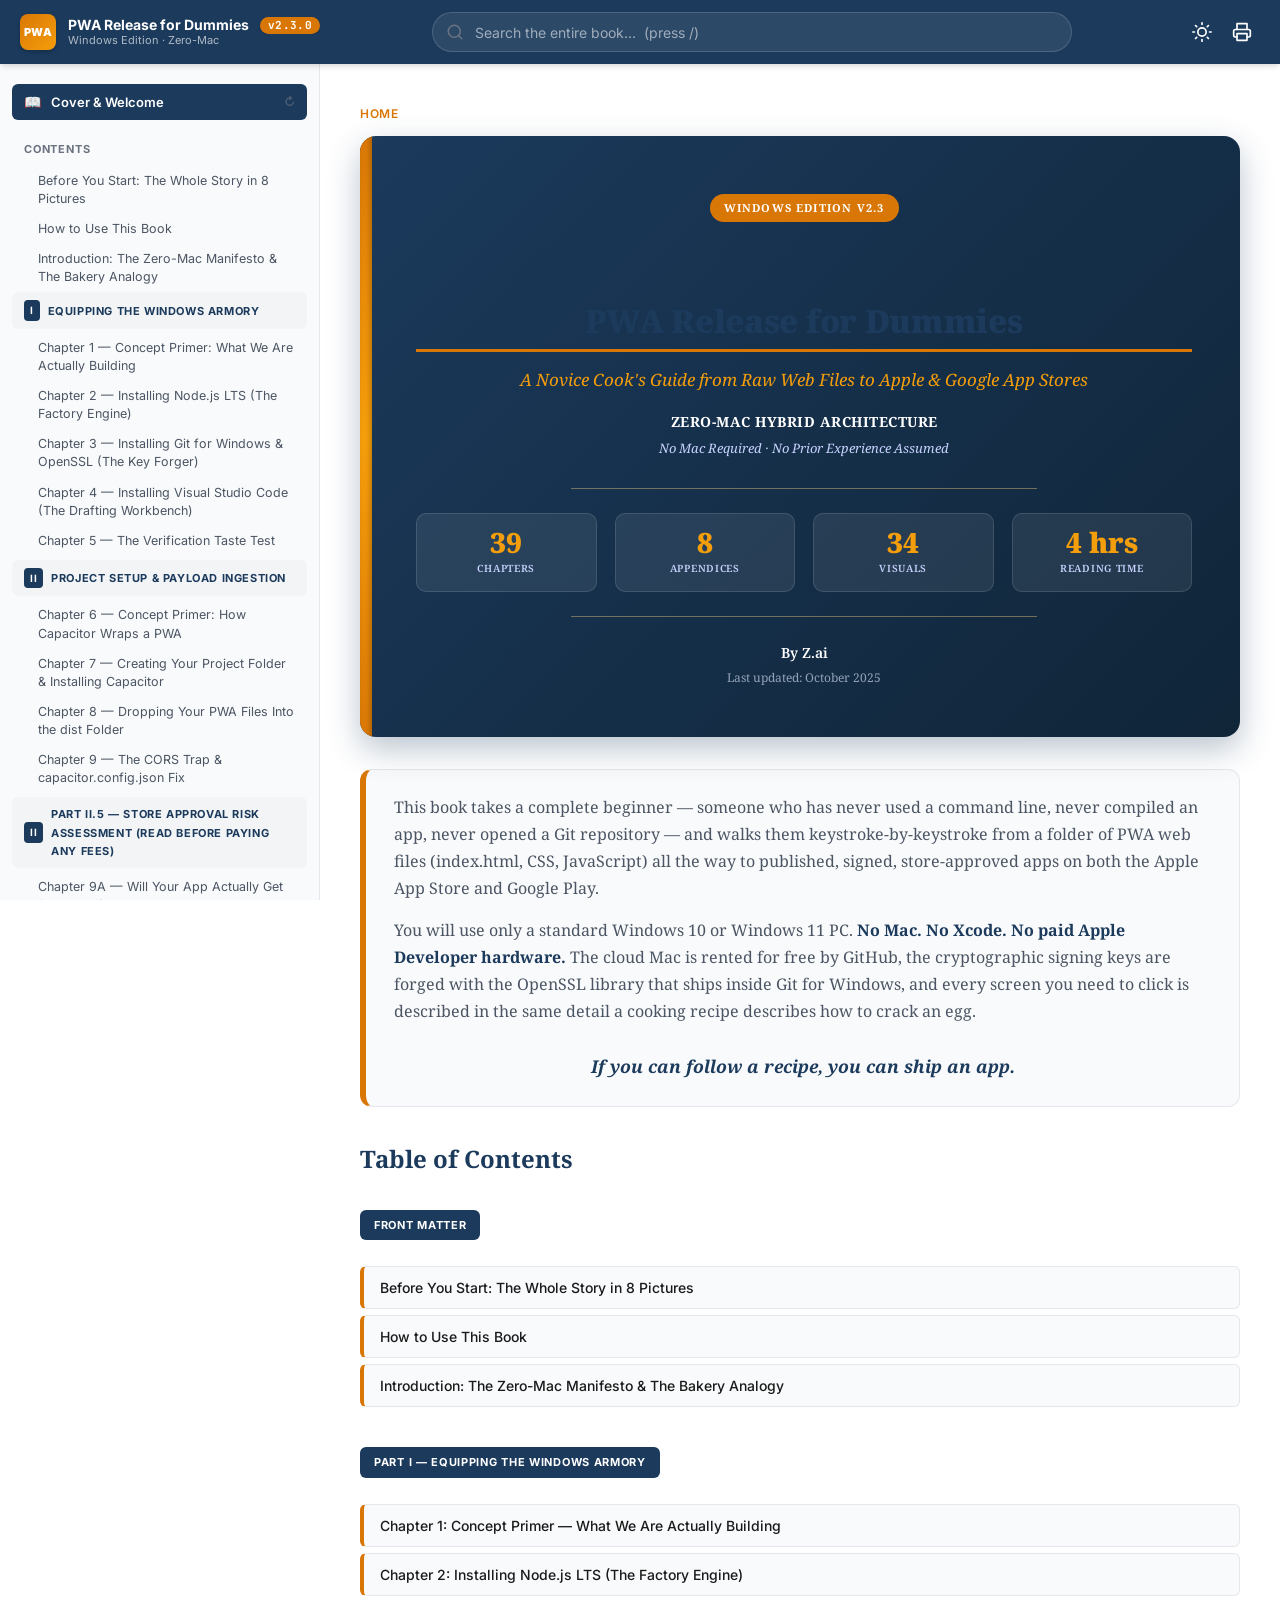
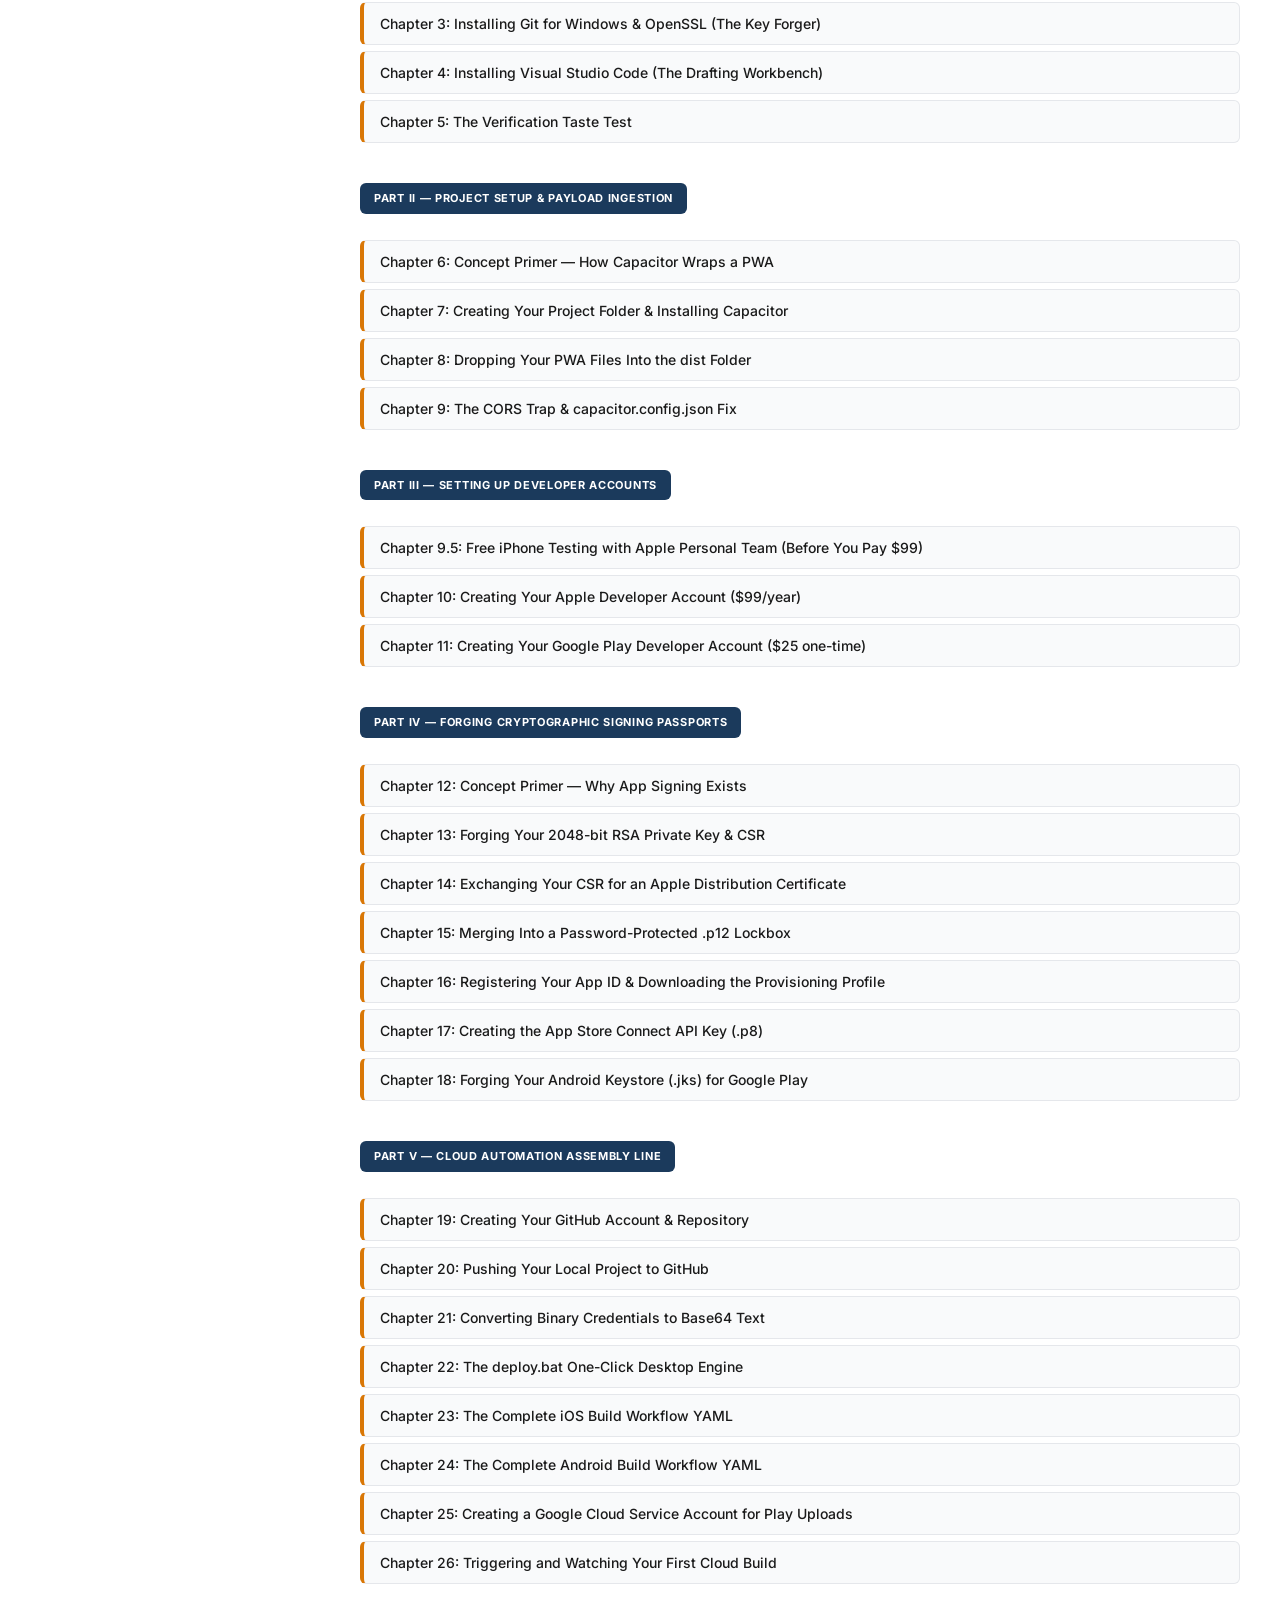
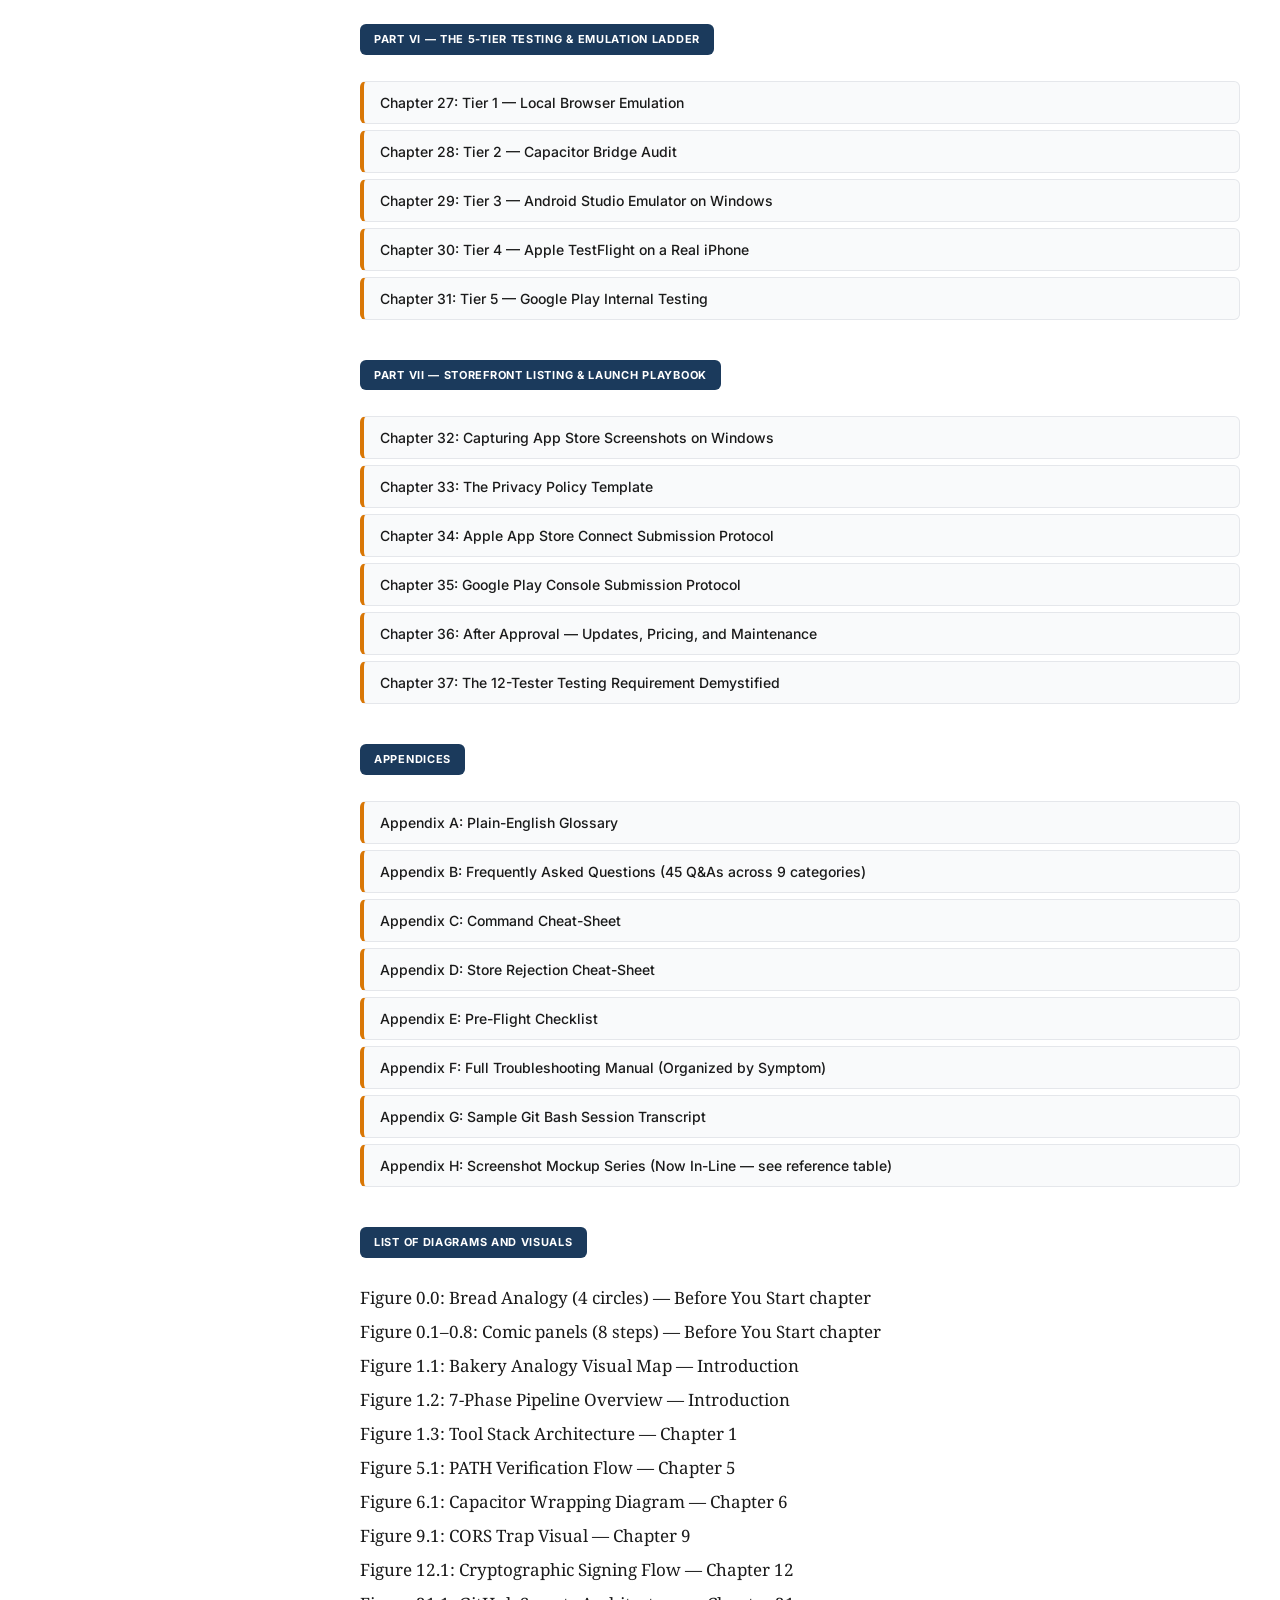
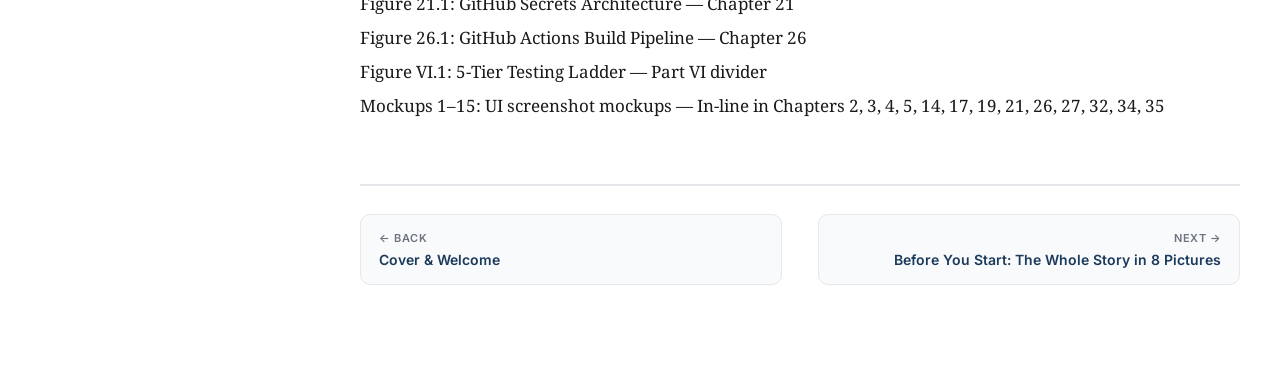
==== commit 4d2452b8: "Add files via upload" ====
--- a/index.html
+++ b/index.html
@@ -50,7 +50,7 @@
       <div class="topbar-brand">
         <div class="brand-mark">PWA</div>
         <div class="brand-text">
-          <div class="brand-title">PWA Release for Dummies <span class="brand-version" id="brandVersion">v2.2.0</span></div>
+          <div class="brand-title">PWA Release for Dummies <span class="brand-version" id="brandVersion">v2.3.0</span></div>
           <div class="brand-sub">Windows Edition · Zero-Mac</div>
         </div>
       </div>
--- a/css/styles.css
+++ b/css/styles.css
@@ -1491,3 +1491,31 @@
     padding: 2px 6px;
   }
 }
+
+/* ---------- Task list checkboxes (from - [ ] markdown) ---------- */
+.chapter-content li.task-list-item {
+  list-style: none;
+  padding-left: 0;
+  margin-left: -20px;
+  display: flex;
+  align-items: flex-start;
+  gap: 8px;
+}
+.task-checkbox {
+  display: inline-block;
+  width: 18px;
+  height: 18px;
+  font-size: 16px;
+  line-height: 18px;
+  text-align: center;
+  color: var(--text-muted);
+  flex-shrink: 0;
+  font-weight: 700;
+}
+.task-checkbox-checked {
+  color: var(--emerald);
+}
+.task-list-item-checked {
+  text-decoration: line-through;
+  opacity: 0.7;
+}
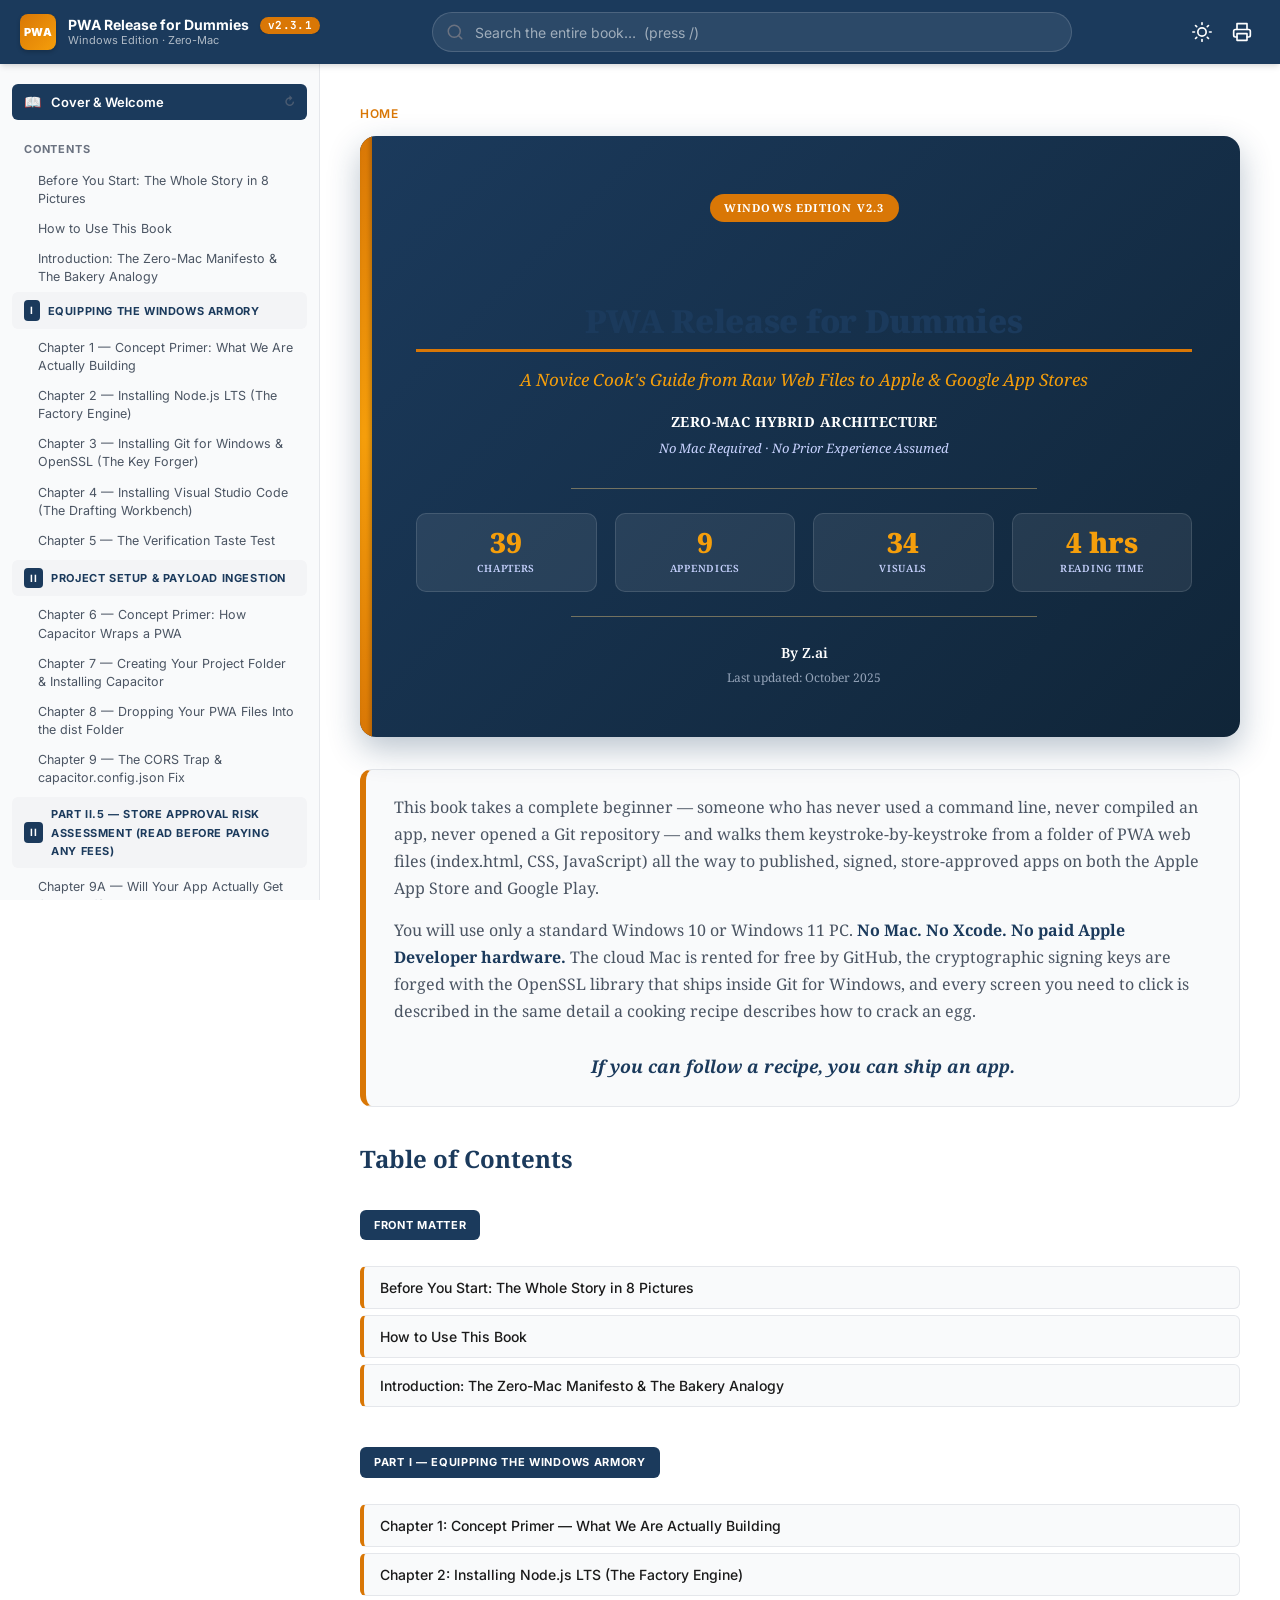
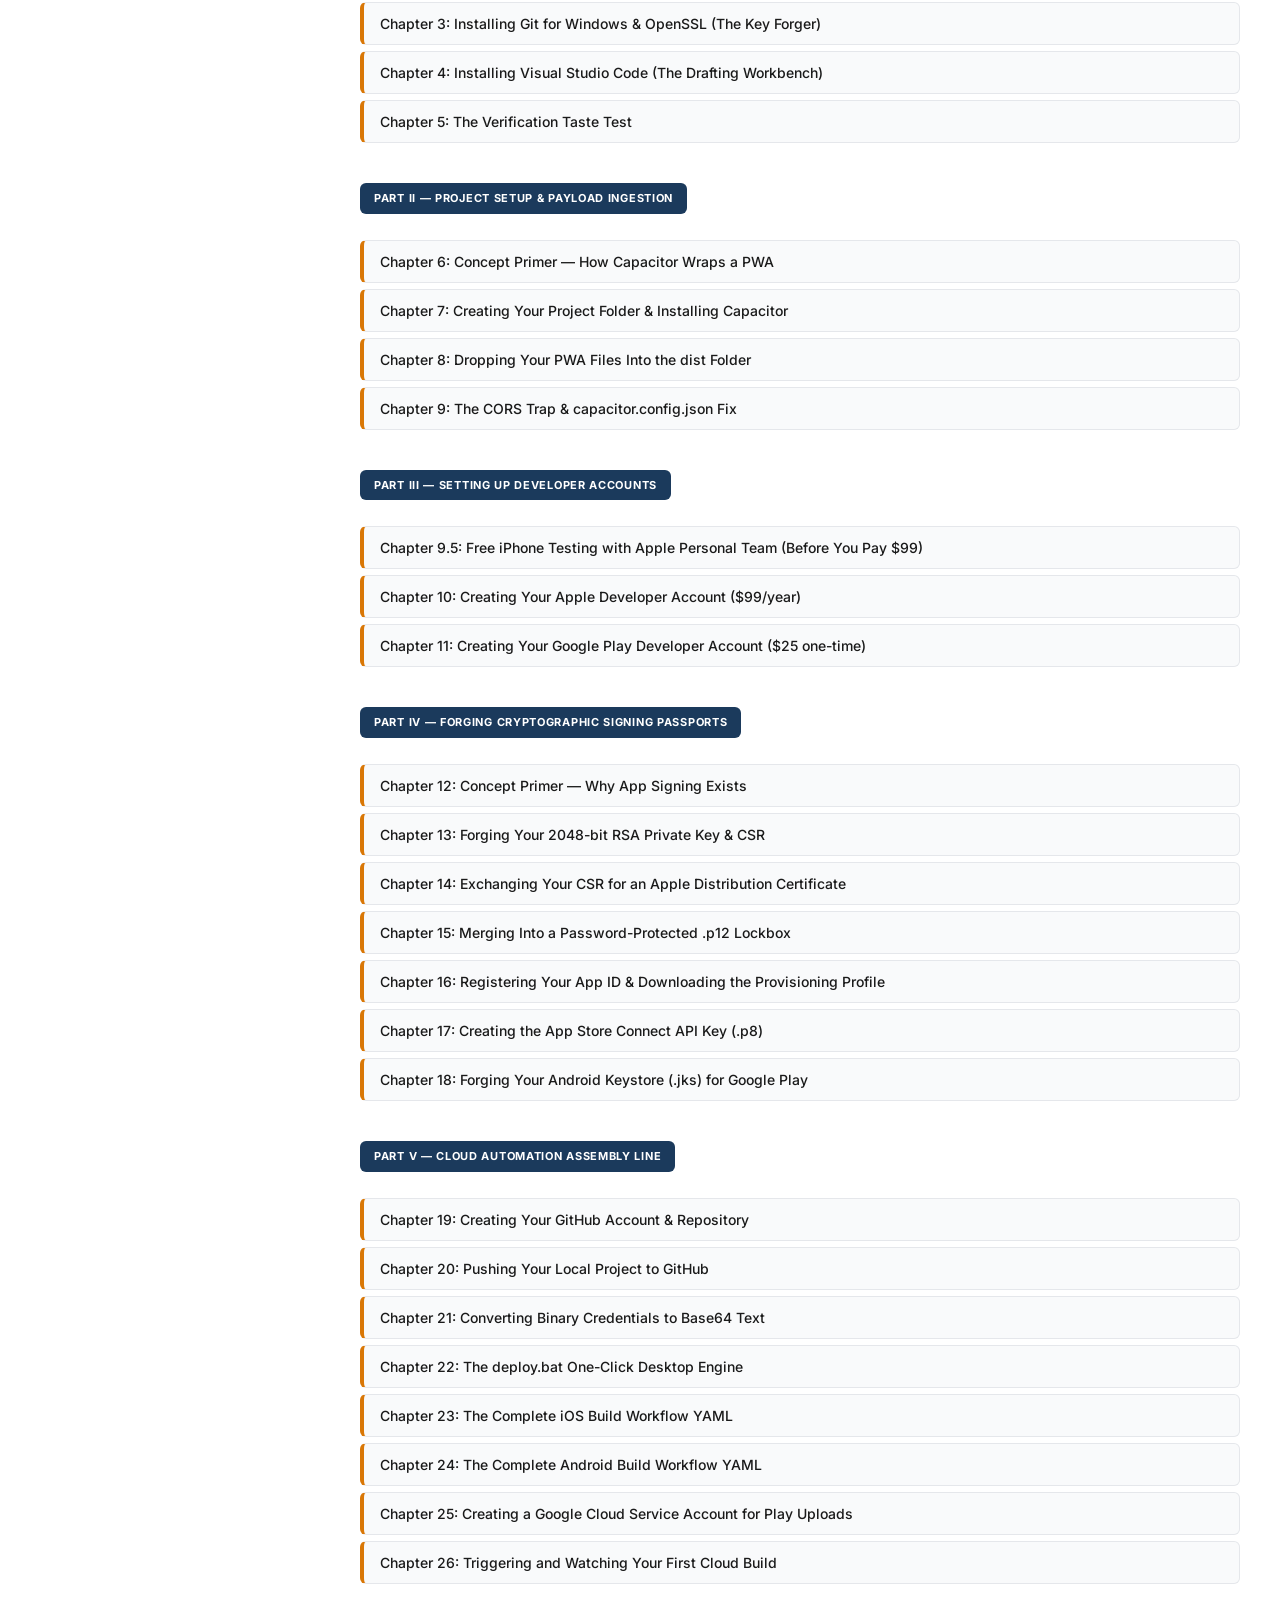
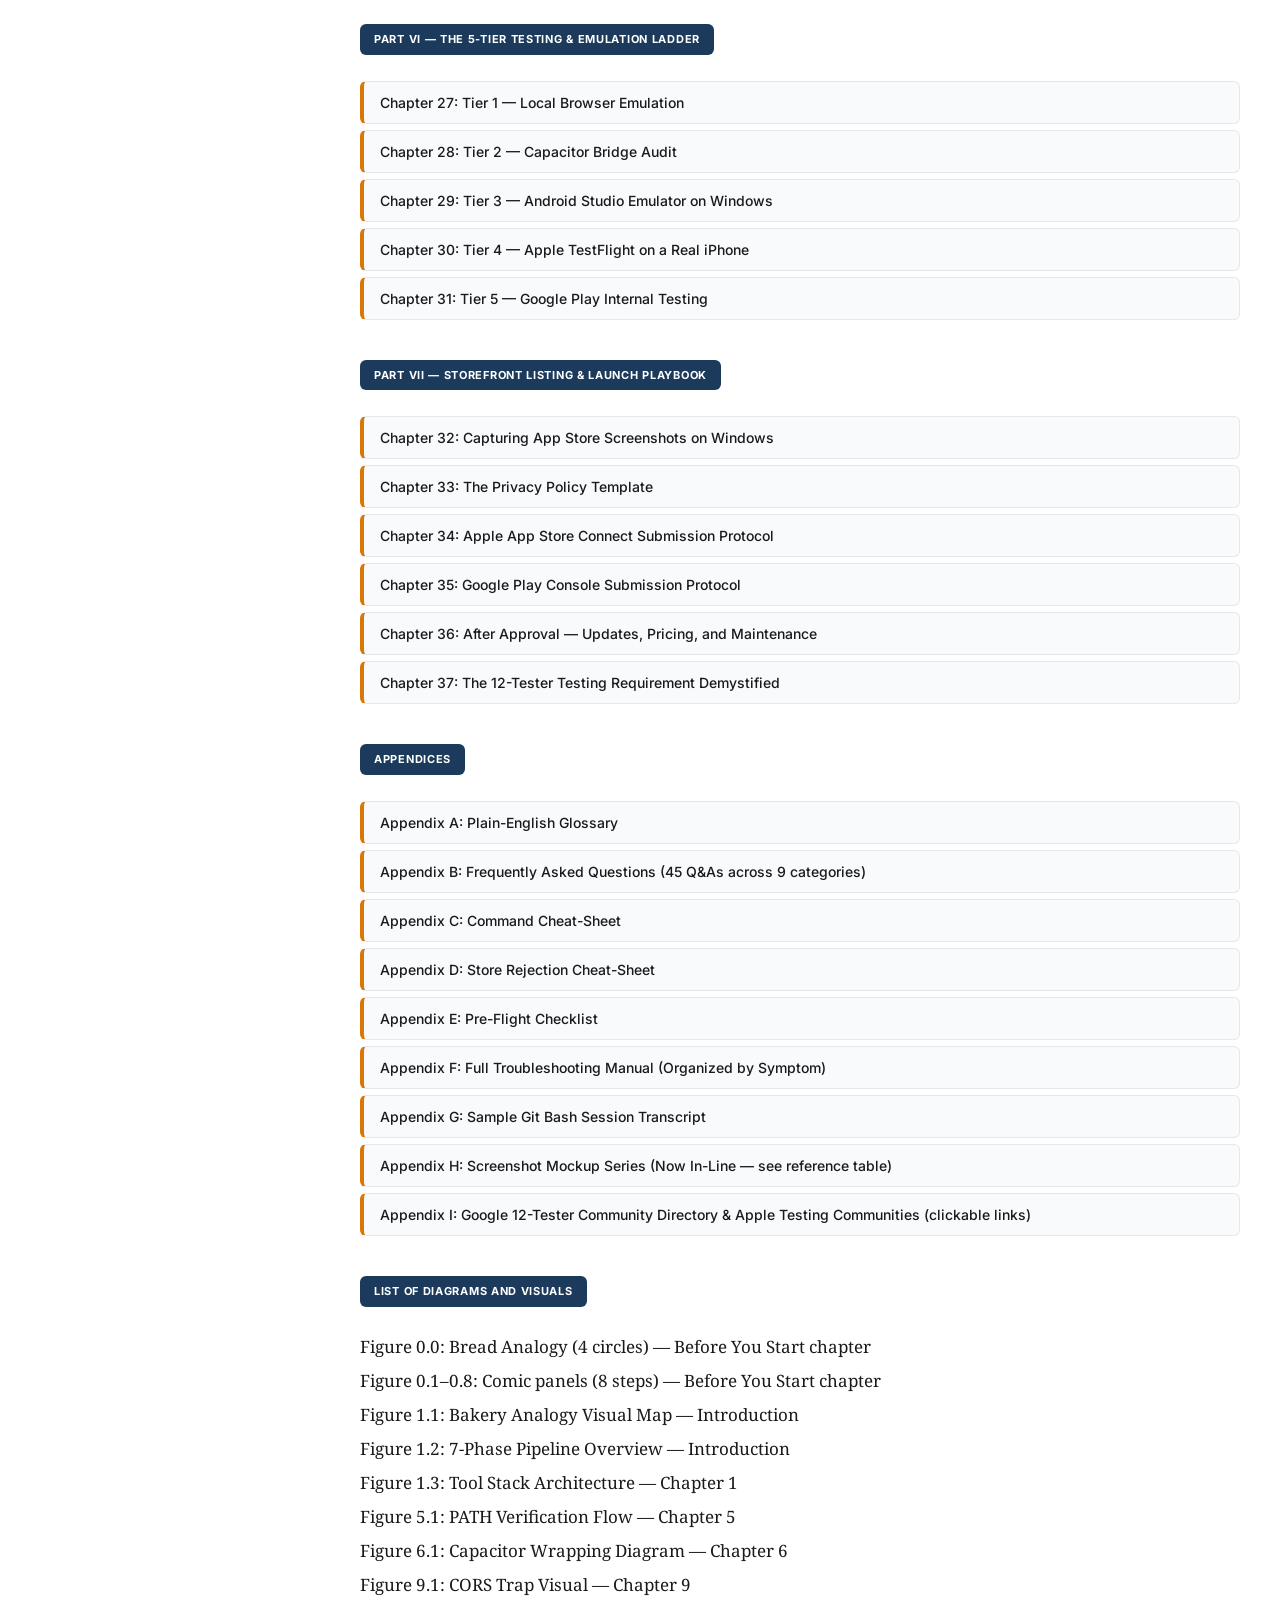
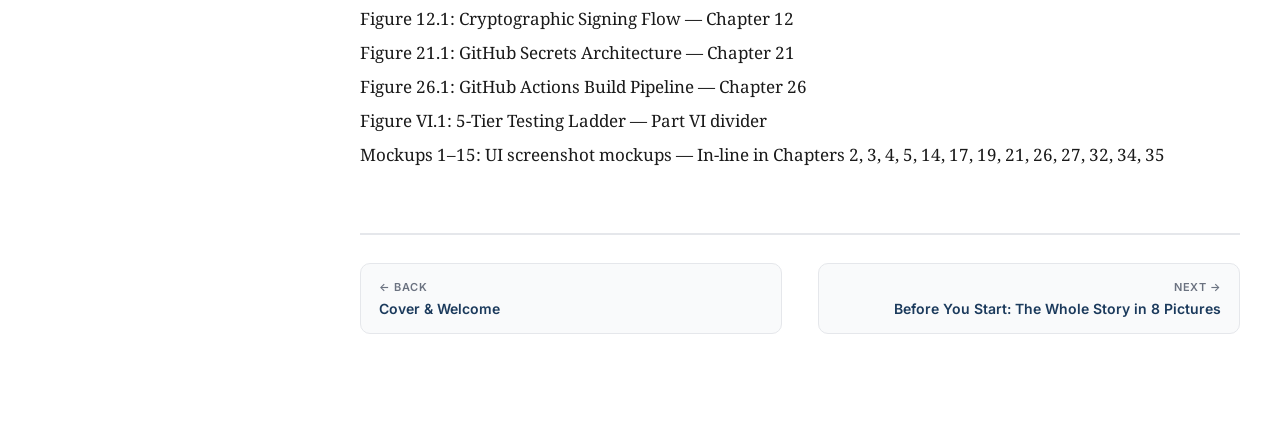
==== commit 47736146: "Add files via upload" ====
--- a/index.html
+++ b/index.html
@@ -50,7 +50,7 @@
       <div class="topbar-brand">
         <div class="brand-mark">PWA</div>
         <div class="brand-text">
-          <div class="brand-title">PWA Release for Dummies <span class="brand-version" id="brandVersion">v2.3.0</span></div>
+          <div class="brand-title">PWA Release for Dummies <span class="brand-version" id="brandVersion">v2.3.1</span></div>
           <div class="brand-sub">Windows Edition · Zero-Mac</div>
         </div>
       </div>
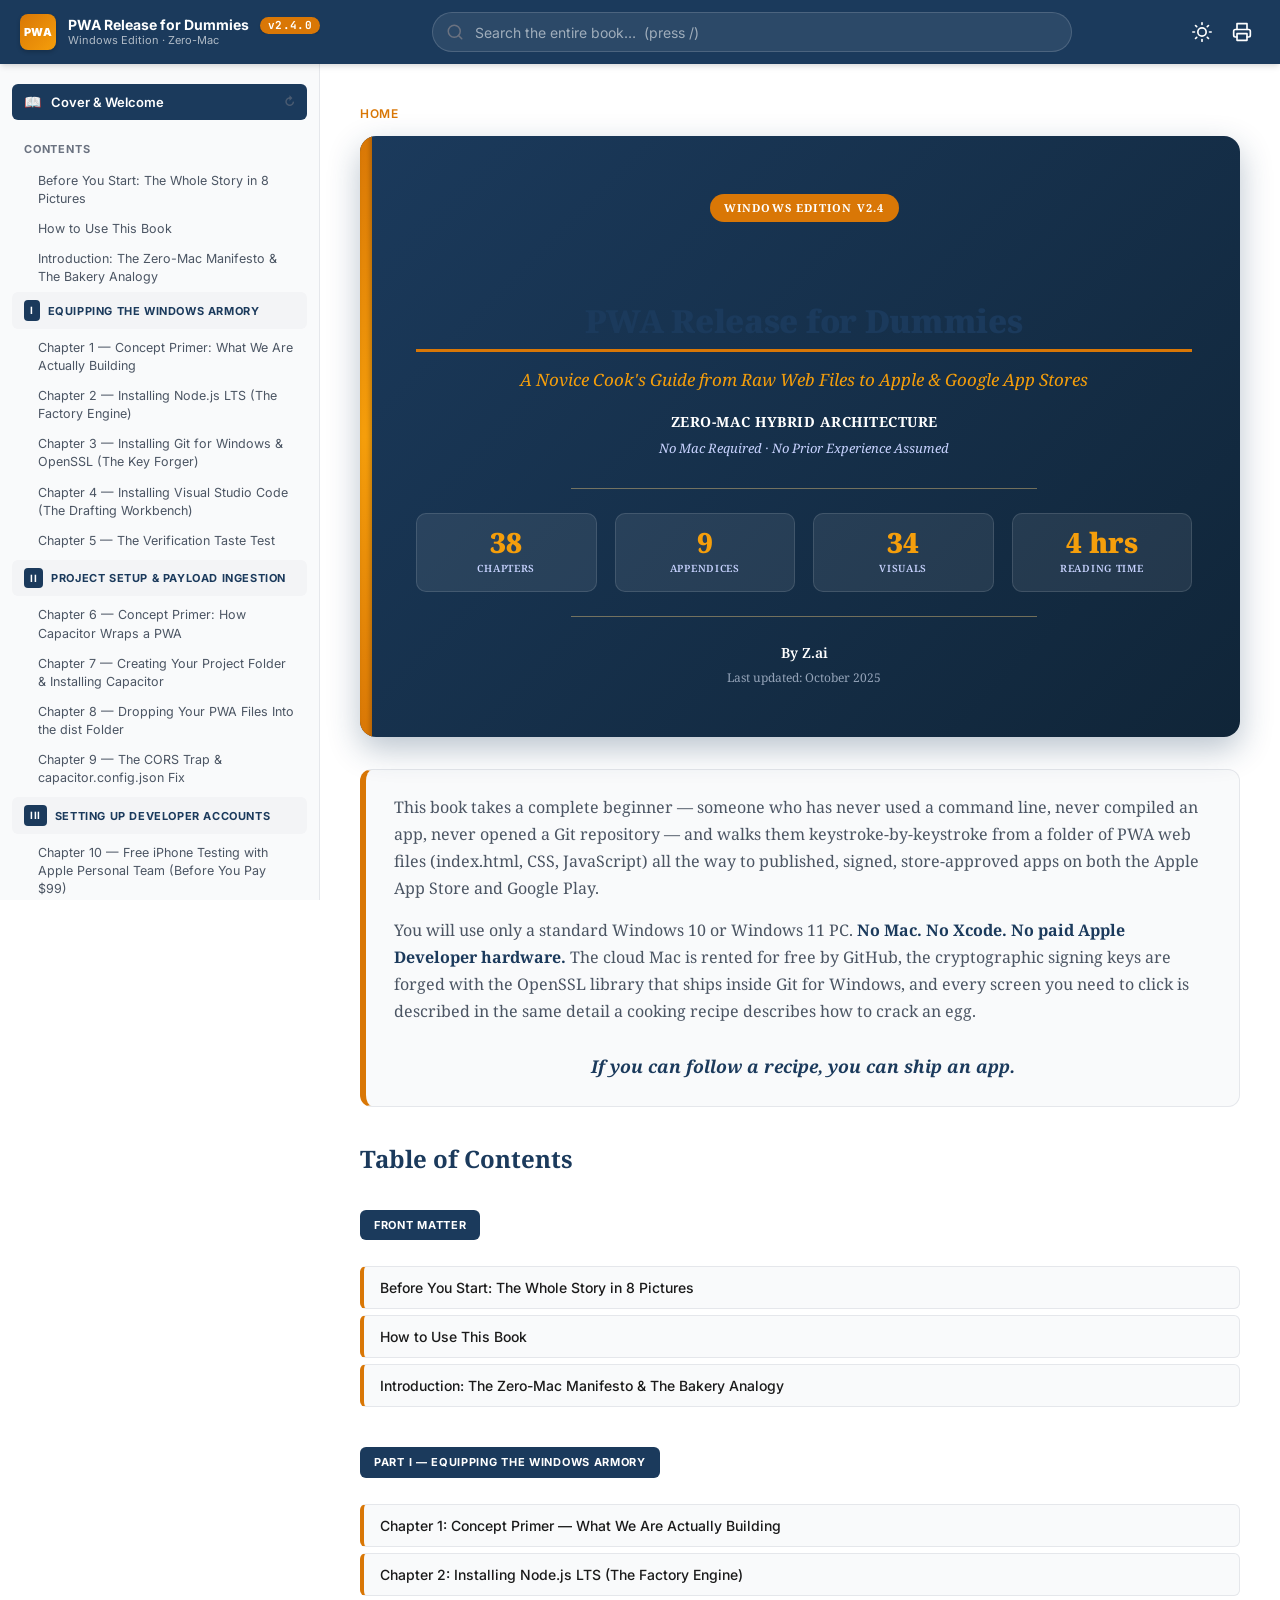
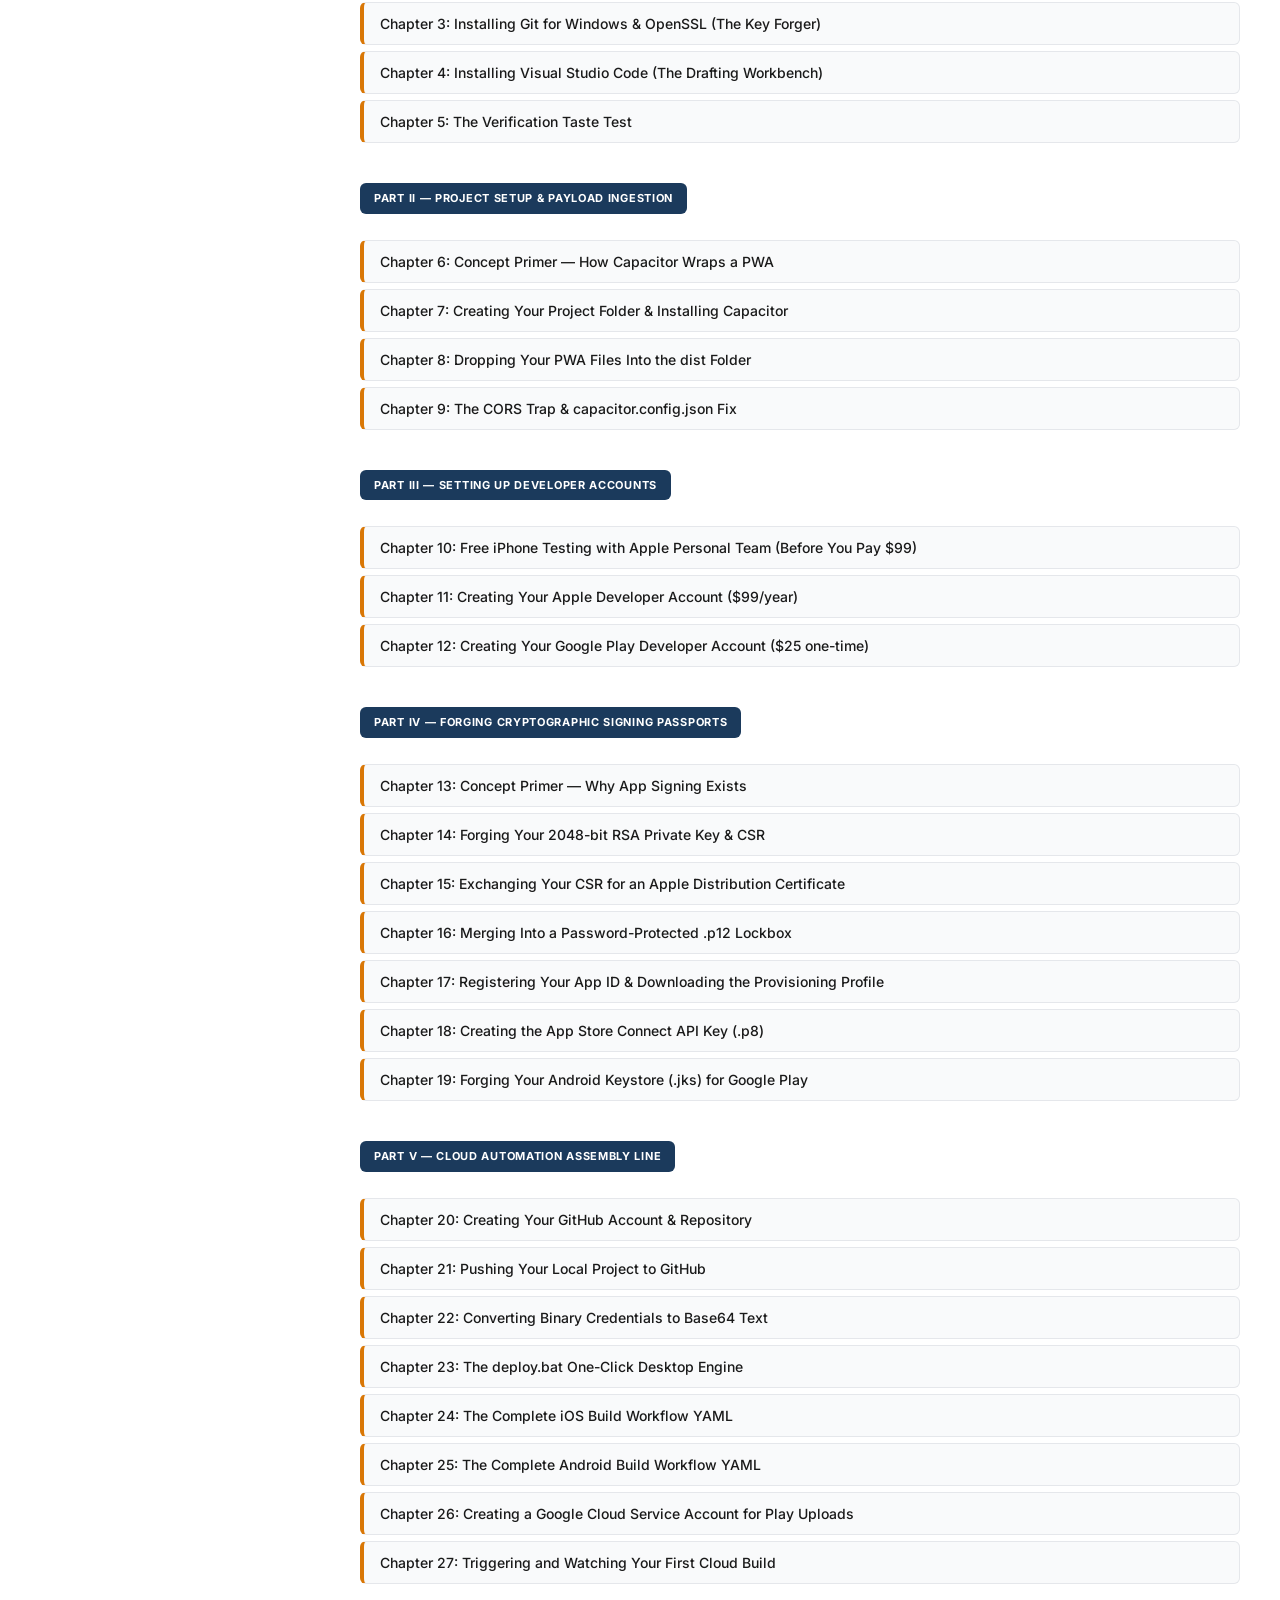
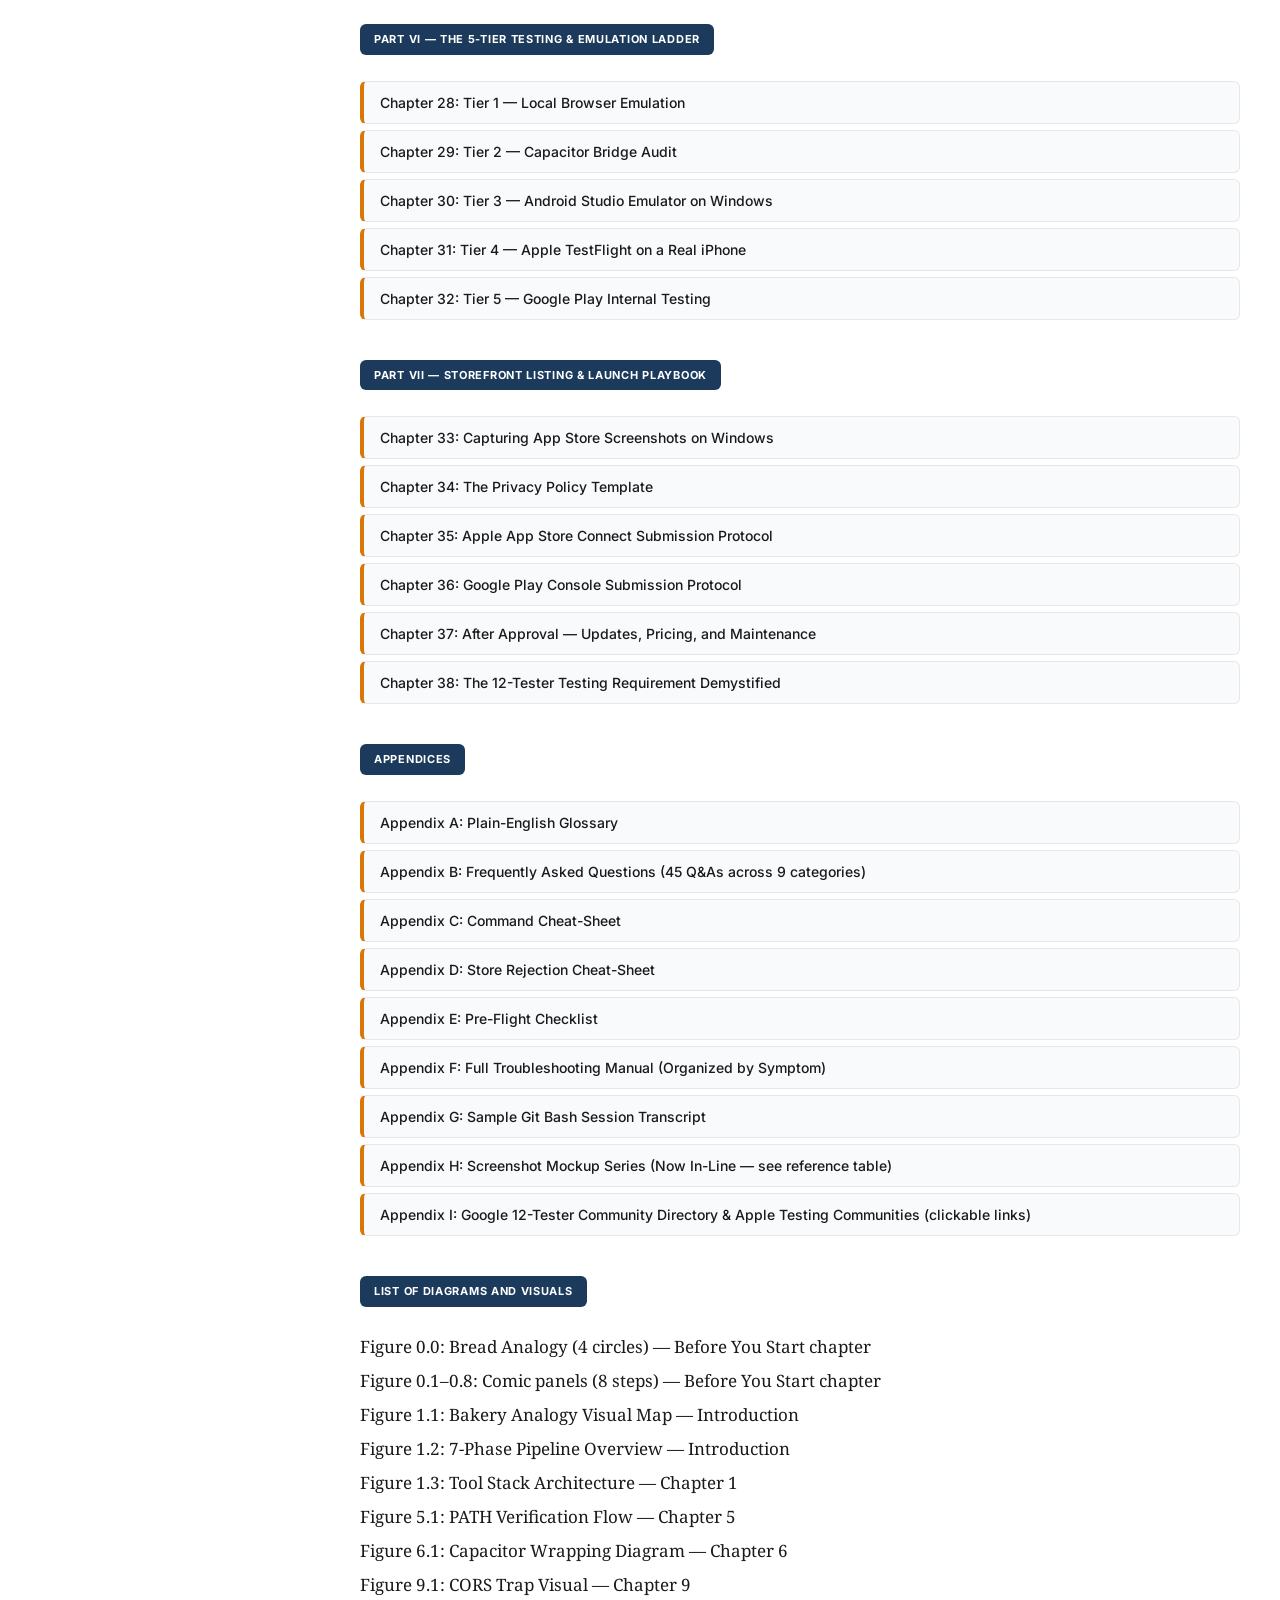
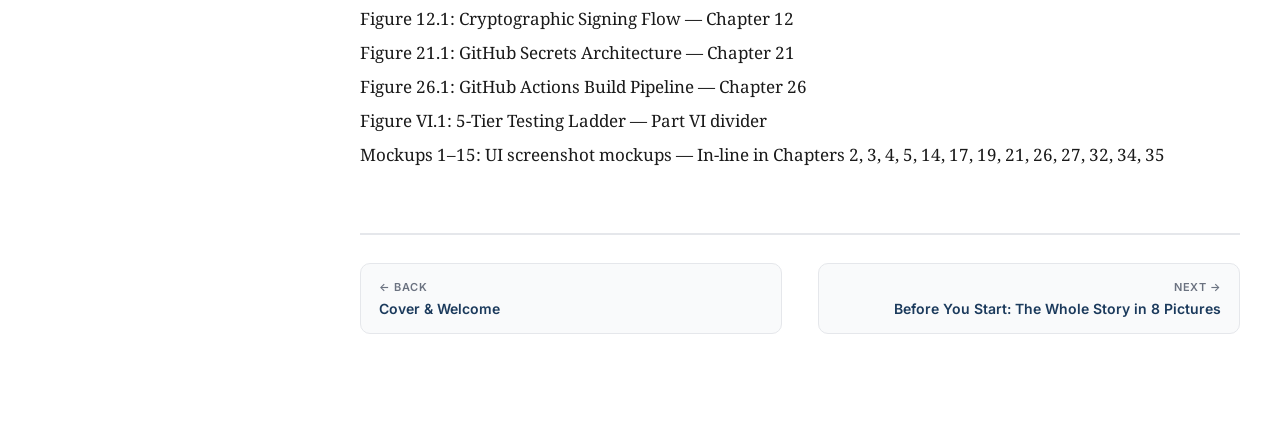
==== commit 7eb24964: "Add files via upload" ====
--- a/index.html
+++ b/index.html
@@ -50,7 +50,7 @@
       <div class="topbar-brand">
         <div class="brand-mark">PWA</div>
         <div class="brand-text">
-          <div class="brand-title">PWA Release for Dummies <span class="brand-version" id="brandVersion">v2.3.1</span></div>
+          <div class="brand-title">PWA Release for Dummies <span class="brand-version" id="brandVersion">v2.4.0</span></div>
           <div class="brand-sub">Windows Edition · Zero-Mac</div>
         </div>
       </div>
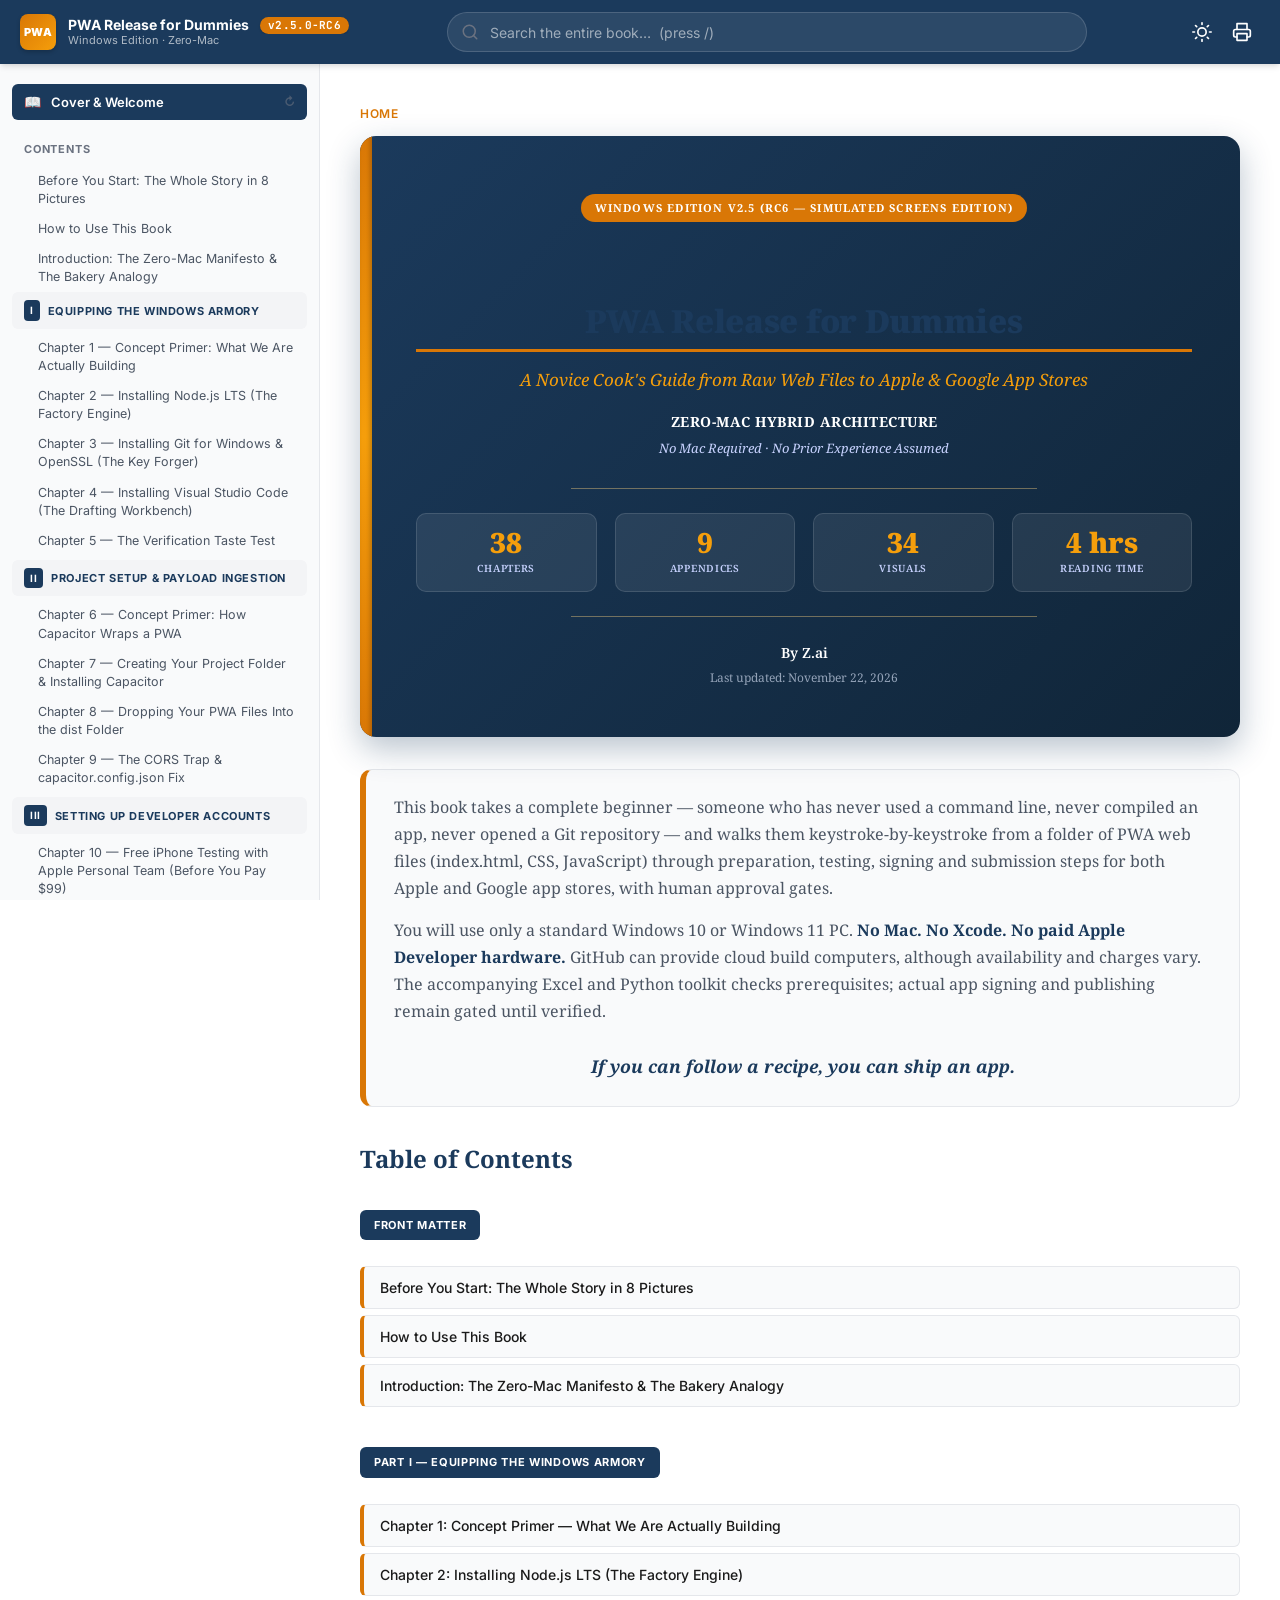
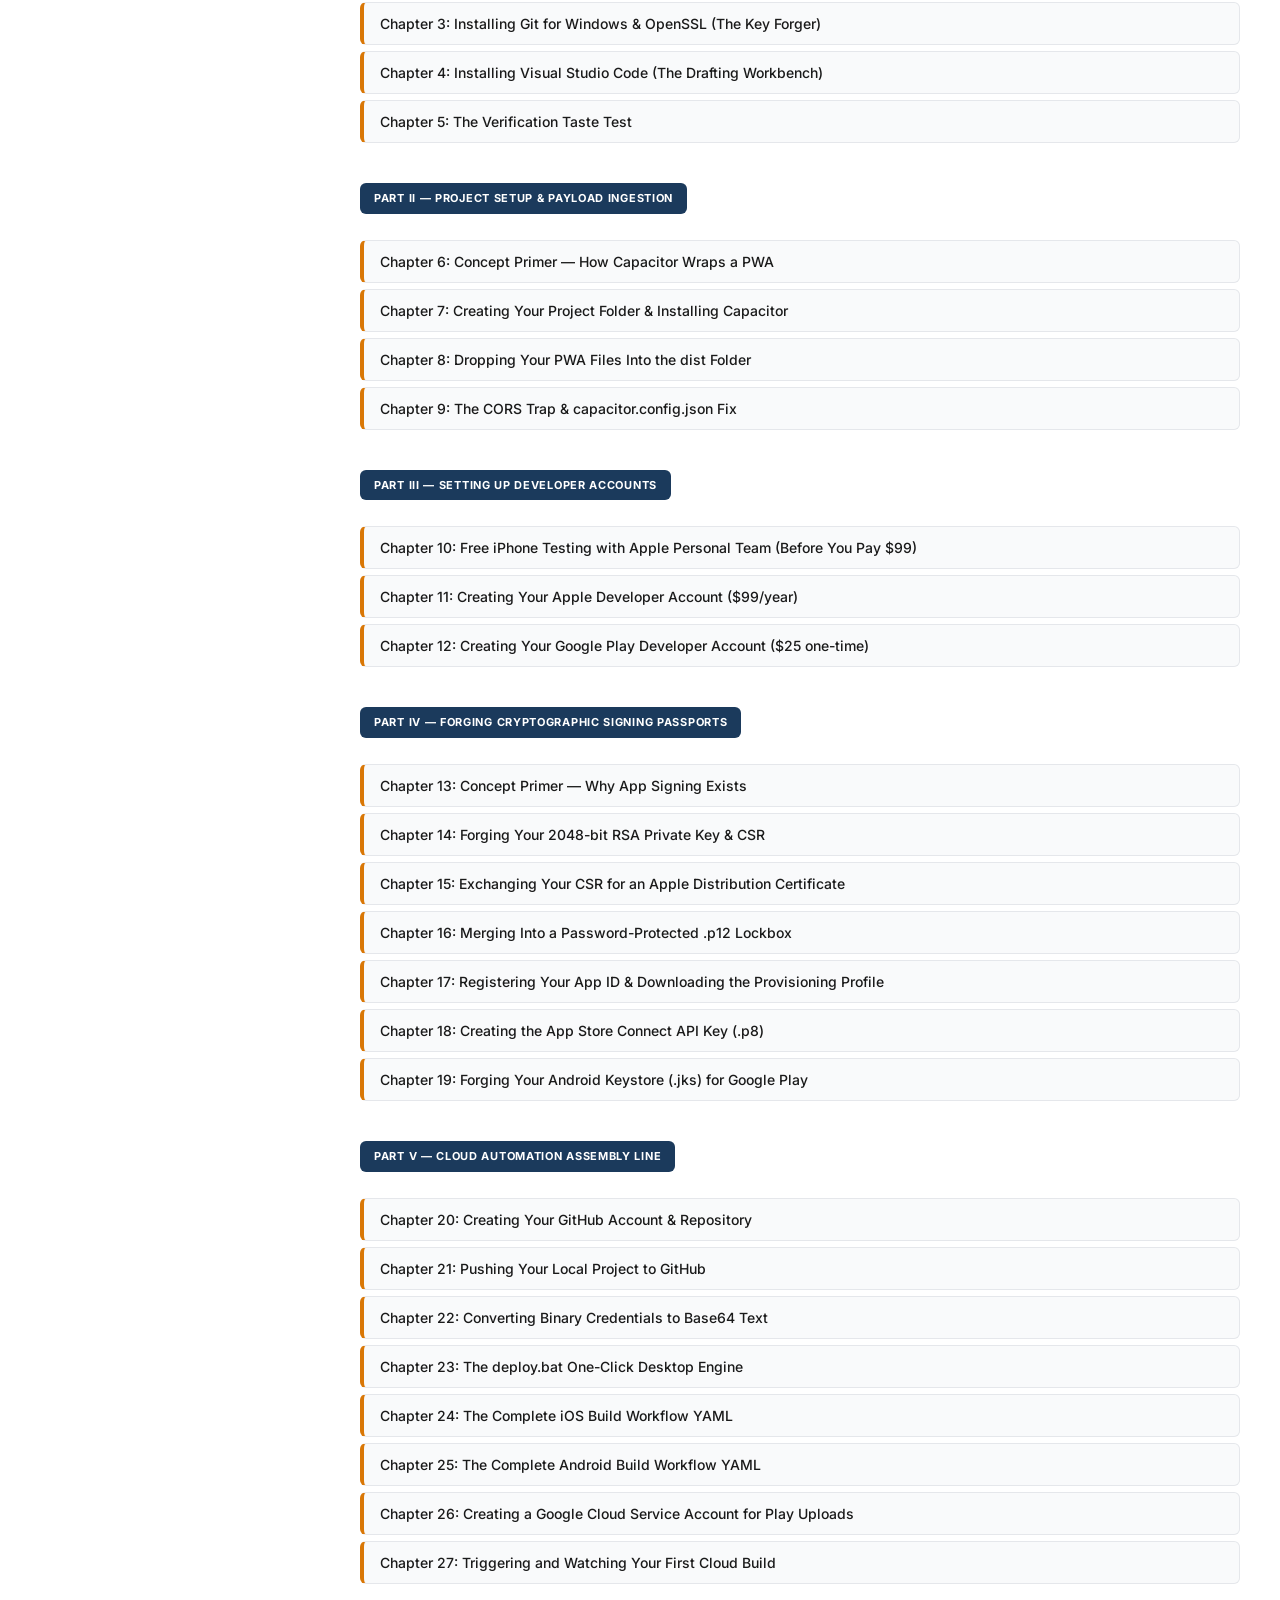
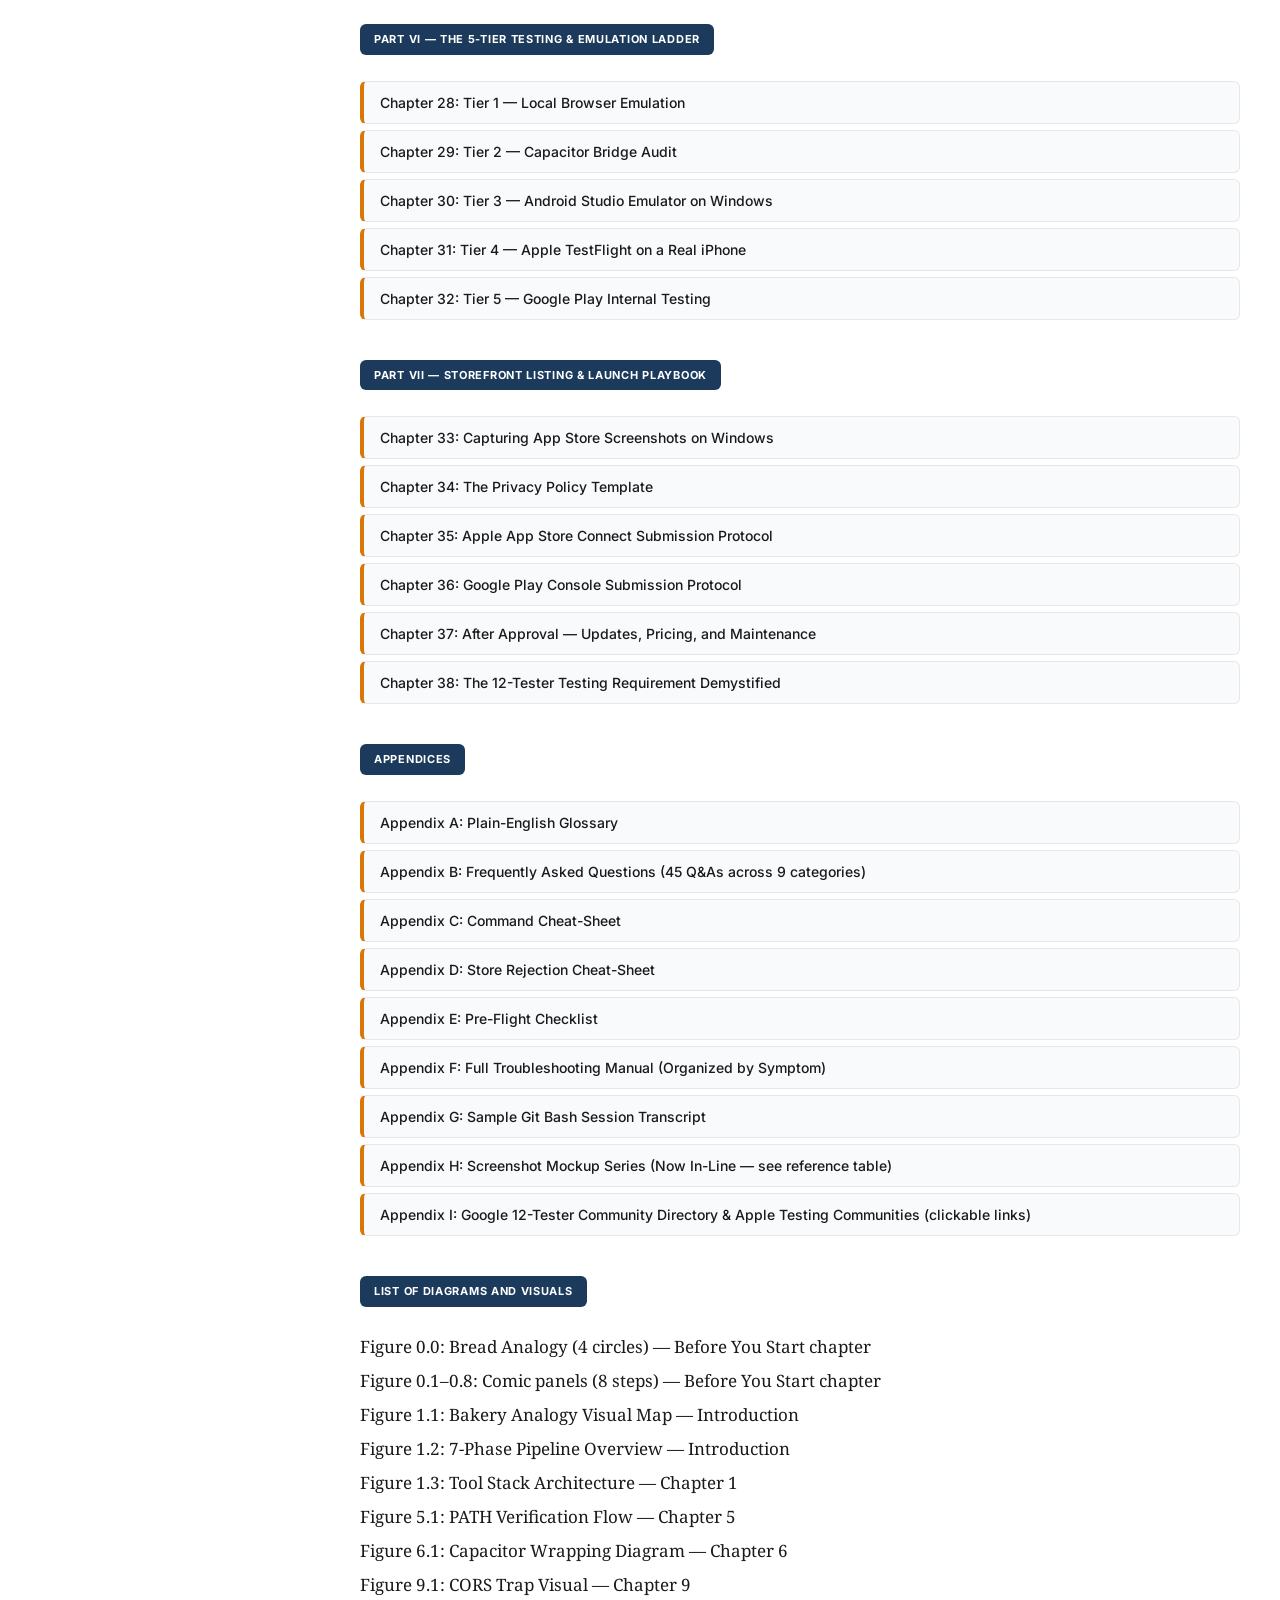
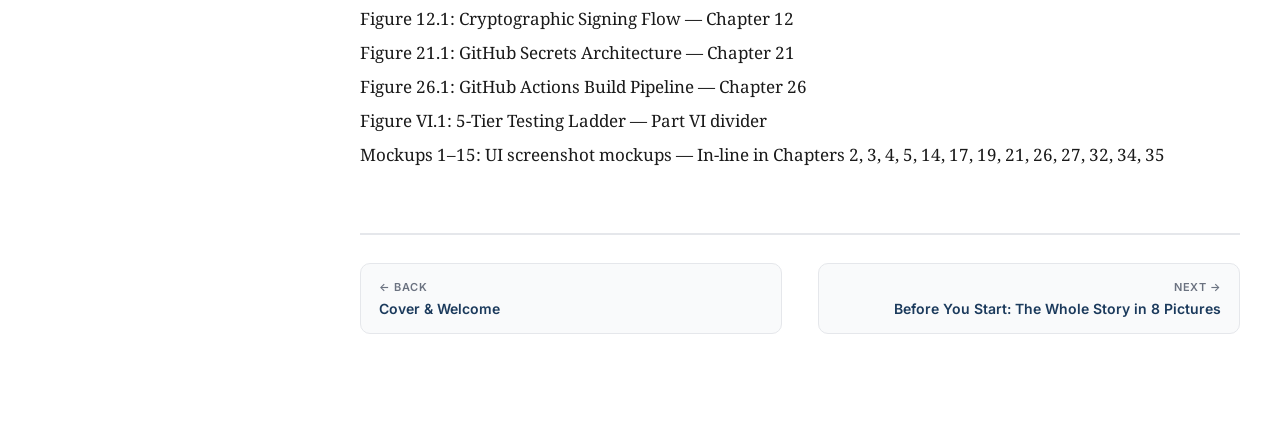
==== commit 25abf5d1: "Publish pwa-release-reader release" ====
--- a/index.html
+++ b/index.html
@@ -4,9 +4,9 @@
   <meta charset="UTF-8">
   <meta name="viewport" content="width=device-width, initial-scale=1, viewport-fit=cover">
   <meta name="theme-color" content="#1B3A5C">
-  <meta name="description" content="PWA Release for Dummies — A Novice Cook's Guide from Raw Web Files to Apple & Google App Stores. Windows Edition v2.0.">
-
-  <title>PWA Release for Dummies — Windows Edition v2.0</title>
+  <meta name="description" content="PWA Release for Dummies — A Novice Cook's Guide from Raw Web Files to Apple & Google App Stores. Windows Edition v2.5 RC5.">
+
+  <title>PWA Release for Dummies — Windows Edition v2.5 RC5</title>
 
   <!-- PWA manifest -->
   <link rel="manifest" href="manifest.json">
@@ -17,7 +17,7 @@
   <link rel="apple-touch-icon" href="icons/icon-192.png">
 
   <!-- Open Graph -->
-  <meta property="og:title" content="PWA Release for Dummies — Windows Edition v2.0">
+  <meta property="og:title" content="PWA Release for Dummies — Windows Edition v2.5 RC5">
   <meta property="og:description" content="A Novice Cook's Guide from Raw Web Files to Apple & Google App Stores. Zero-Mac Hybrid Architecture.">
   <meta property="og:type" content="book">
 
@@ -50,7 +50,7 @@
       <div class="topbar-brand">
         <div class="brand-mark">PWA</div>
         <div class="brand-text">
-          <div class="brand-title">PWA Release for Dummies <span class="brand-version" id="brandVersion">v2.4.0</span></div>
+          <div class="brand-title">PWA Release for Dummies <span class="brand-version" id="brandVersion">v2.5.0-RC5</span></div>
           <div class="brand-sub">Windows Edition · Zero-Mac</div>
         </div>
       </div>
--- a/css/styles.css
+++ b/css/styles.css
@@ -951,7 +951,7 @@
 
   .search-wrap { max-width: none; }
 
-  .print-btn { display: none; }
+  .print-btn { display: inline-flex; }
 }
 
 @media (max-width: 480px) {
@@ -1519,3 +1519,22 @@
   text-decoration: line-through;
   opacity: 0.7;
 }
+
+/* v2.5 RC5: beginner-first reading path. */
+.beginner-recipe { font-family: var(--font-sans); line-height:1.75; }
+.beginner-recipe h2 { margin-top:30px; }
+.beginner-recipe ol { padding-left:30px; }
+.beginner-recipe ol > li { padding:9px 3px; border-bottom:1px solid var(--border-soft); }
+.beginner-recipe .official-links a { margin-right:10px; }
+.technical-reference { margin-top:44px; border:1px solid var(--border); border-radius:10px; padding:14px 18px; }
+.technical-reference > summary { cursor:pointer; font:600 14px var(--font-sans); color:var(--text); }
+.technical-reference[open] > summary { margin-bottom:15px; }
+@media print { .technical-reference:not([open]) { display:none !important; } }
+
+/* RC6: unmistakable disclosure on simulated screens */
+.simulation-notice{background:#fff8d9;border:2px solid #d69e13;border-radius:8px;padding:16px 18px;margin:16px 0;font:600 14px/1.55 system-ui,sans-serif;color:#2d2a20}
+.simulation-notice strong{display:block;font-size:15px;margin-bottom:5px}
+.simulated-screen-example{padding:6px 0 26px;border-bottom:1px solid var(--border)}
+.simulated-screen-example figure img{width:100%;height:auto}
+[data-theme="dark"] .simulation-notice{background:#292516;color:#fff1cb;border-color:#ffce57}
+@media print{.simulation-notice{print-color-adjust:exact;-webkit-print-color-adjust:exact;page-break-inside:avoid}}
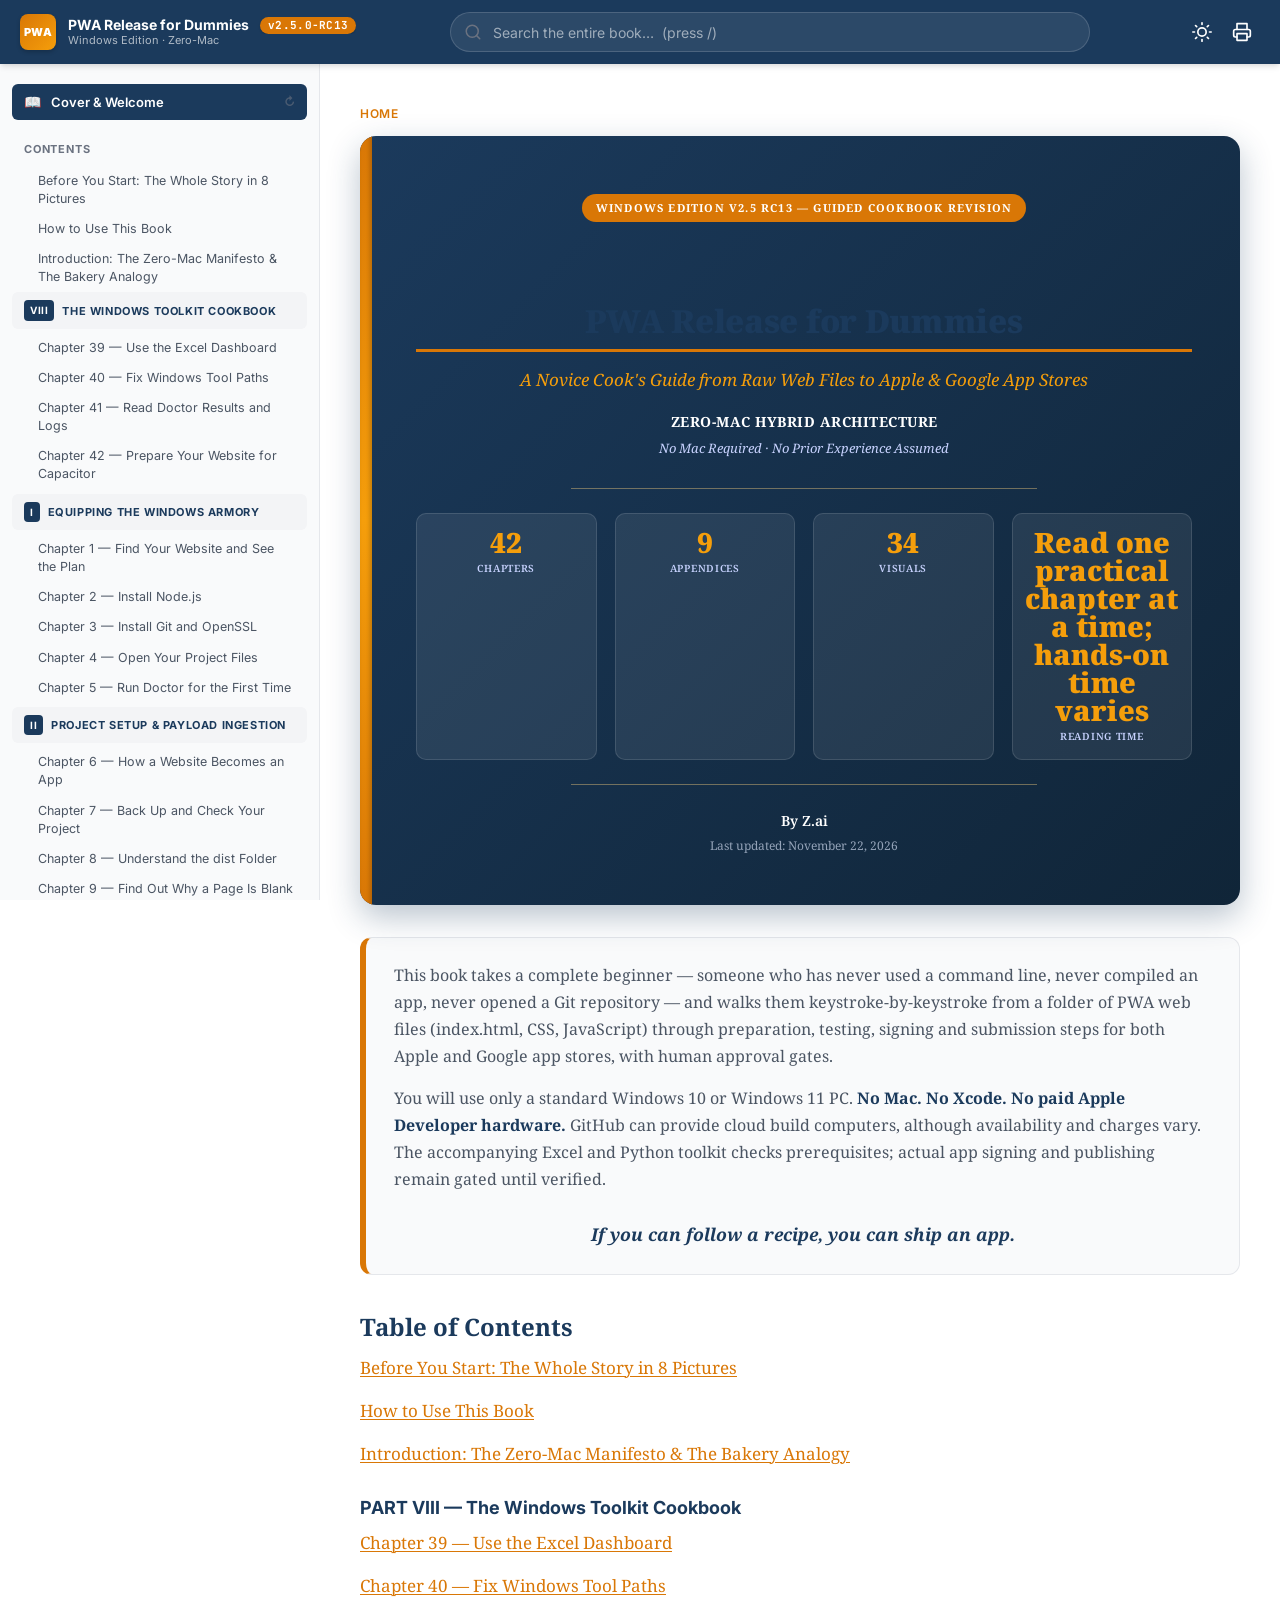
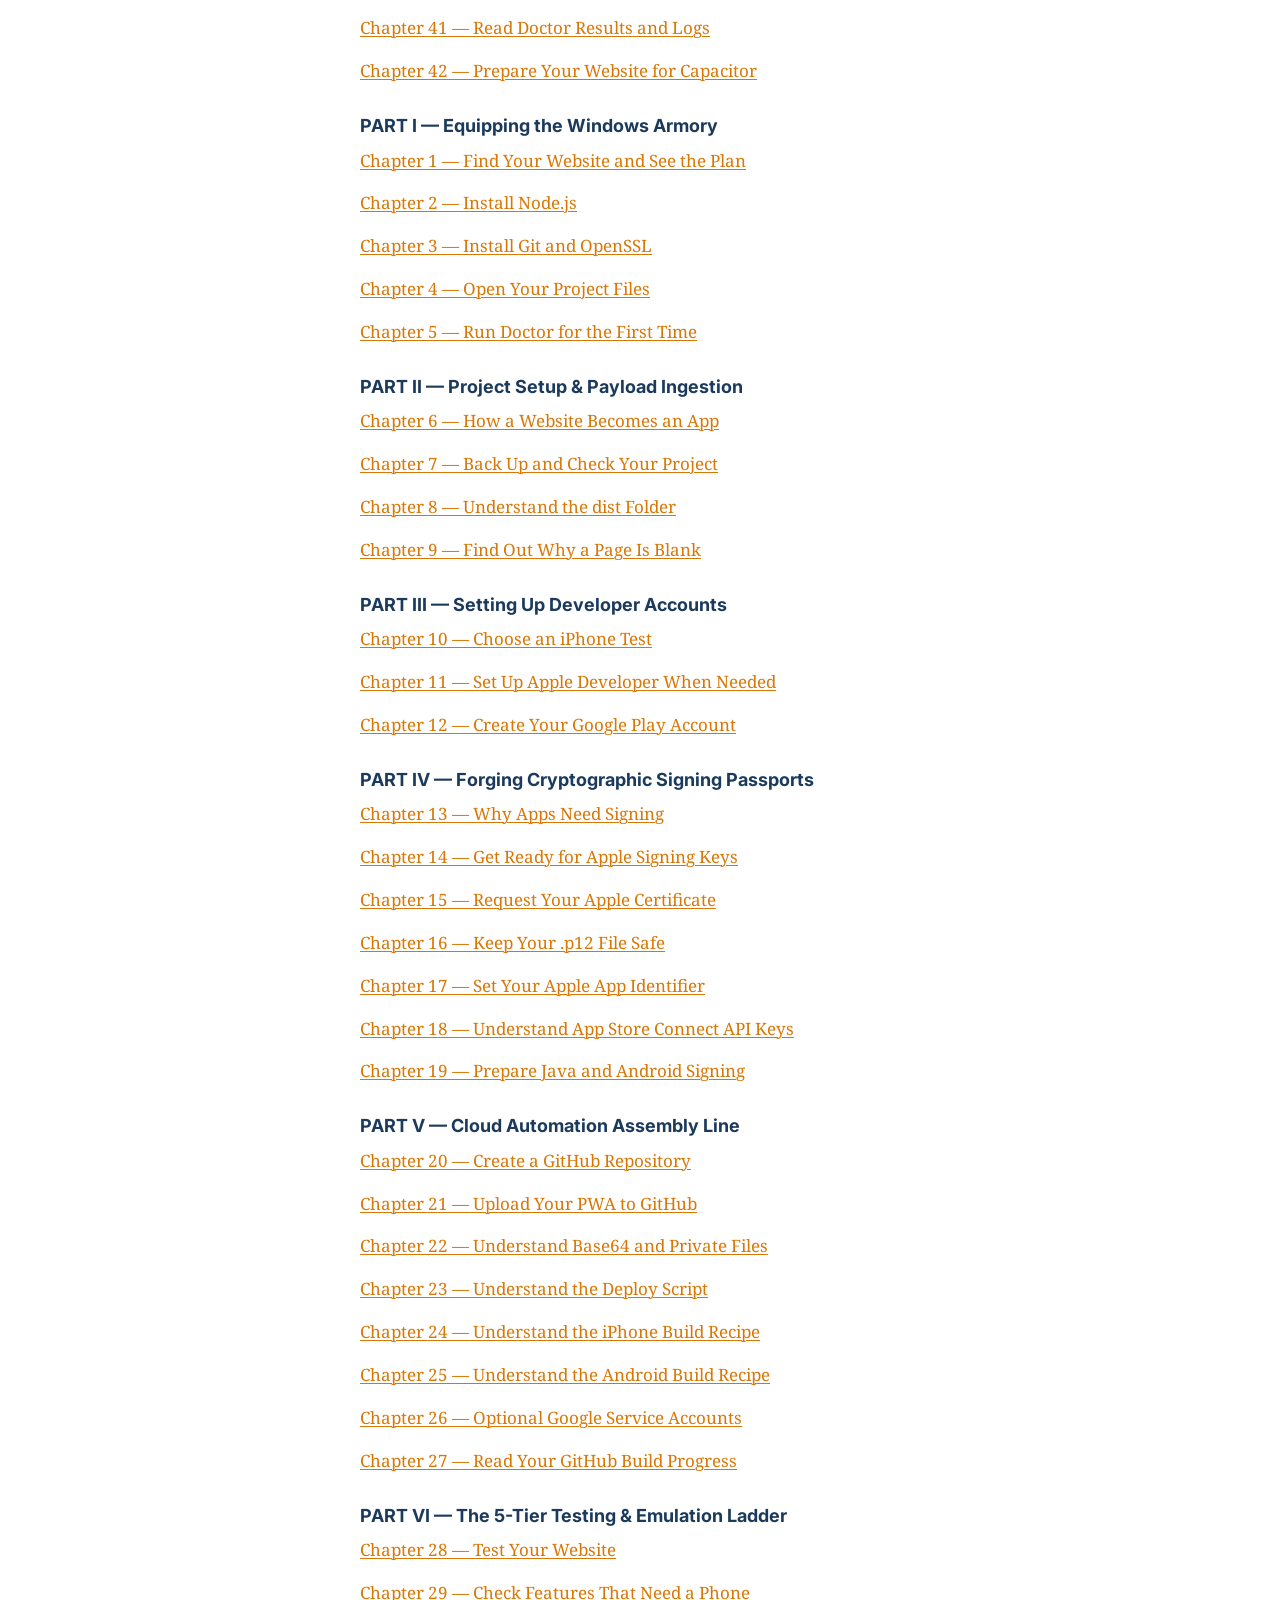
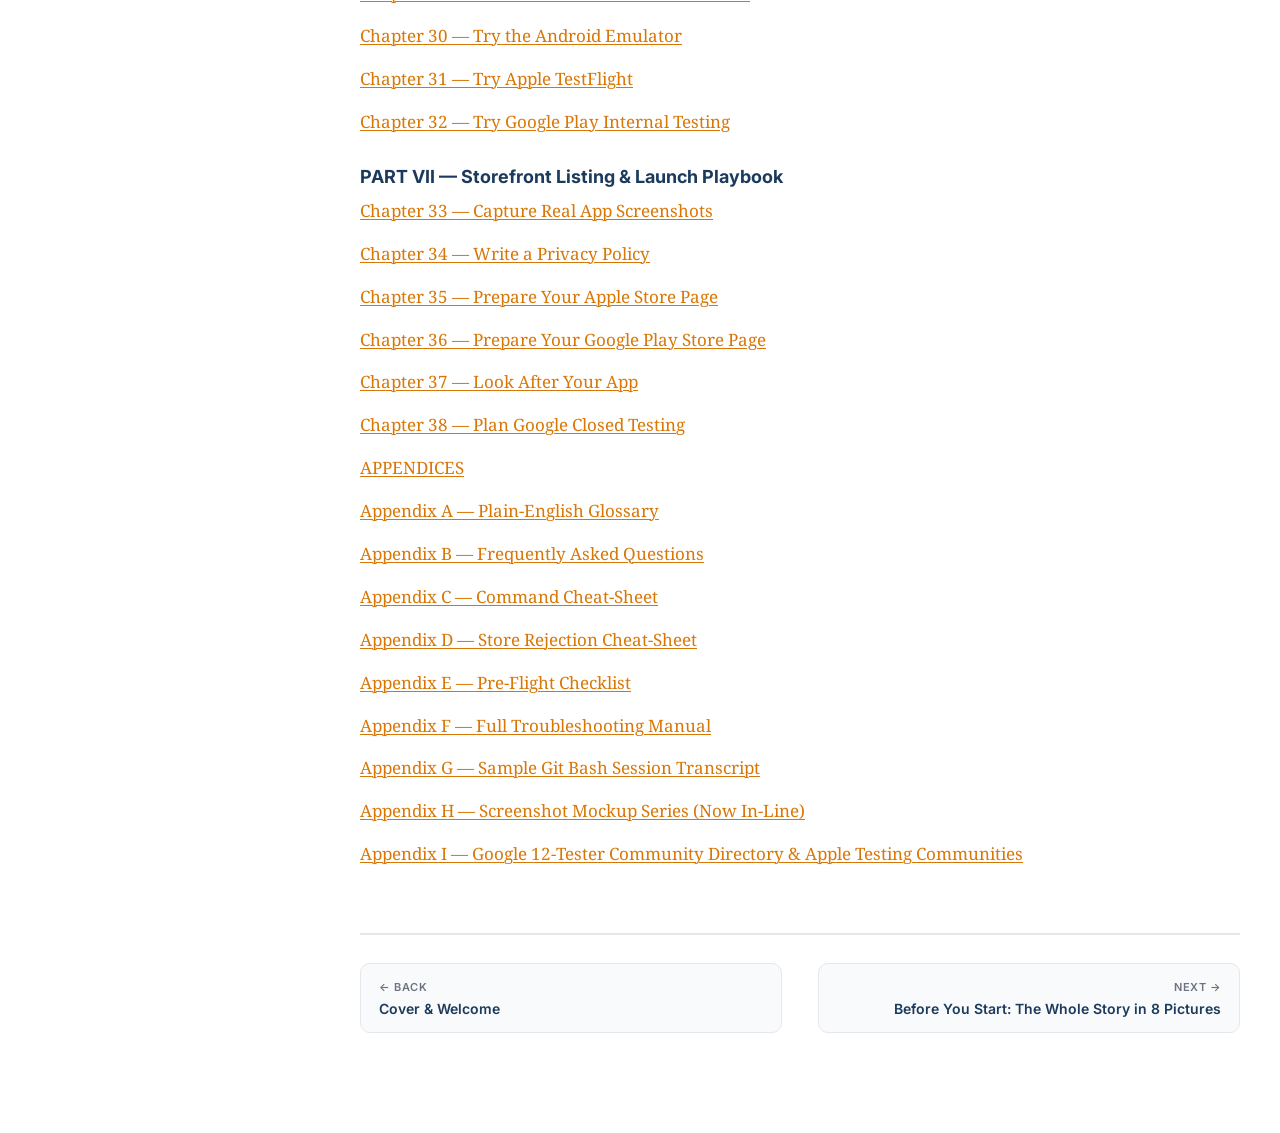
==== commit 32c56bb7: "Publish pwa-release-reader release" ====
--- a/index.html
+++ b/index.html
@@ -4,9 +4,9 @@
   <meta charset="UTF-8">
   <meta name="viewport" content="width=device-width, initial-scale=1, viewport-fit=cover">
   <meta name="theme-color" content="#1B3A5C">
-  <meta name="description" content="PWA Release for Dummies — A Novice Cook's Guide from Raw Web Files to Apple & Google App Stores. Windows Edition v2.5 RC5.">
-
-  <title>PWA Release for Dummies — Windows Edition v2.5 RC5</title>
+  <meta name="description" content="PWA Release for Dummies — A Novice Cook's Guide from Raw Web Files to Apple & Google App Stores. Windows Edition v2.5 RC13.">
+
+  <title>PWA Release for Dummies — Windows Edition v2.5 RC13</title>
 
   <!-- PWA manifest -->
   <link rel="manifest" href="manifest.json">
@@ -17,7 +17,7 @@
   <link rel="apple-touch-icon" href="icons/icon-192.png">
 
   <!-- Open Graph -->
-  <meta property="og:title" content="PWA Release for Dummies — Windows Edition v2.5 RC5">
+  <meta property="og:title" content="PWA Release for Dummies — Windows Edition v2.5 RC13">
   <meta property="og:description" content="A Novice Cook's Guide from Raw Web Files to Apple & Google App Stores. Zero-Mac Hybrid Architecture.">
   <meta property="og:type" content="book">
 
@@ -50,7 +50,7 @@
       <div class="topbar-brand">
         <div class="brand-mark">PWA</div>
         <div class="brand-text">
-          <div class="brand-title">PWA Release for Dummies <span class="brand-version" id="brandVersion">v2.5.0-RC5</span></div>
+          <div class="brand-title">PWA Release for Dummies <span class="brand-version" id="brandVersion">v2.5.0-RC13</span></div>
           <div class="brand-sub">Windows Edition · Zero-Mac</div>
         </div>
       </div>
--- a/css/styles.css
+++ b/css/styles.css
@@ -1538,3 +1538,13 @@
 .simulated-screen-example figure img{width:100%;height:auto}
 [data-theme="dark"] .simulation-notice{background:#292516;color:#fff1cb;border-color:#ffce57}
 @media print{.simulation-notice{print-color-adjust:exact;-webkit-print-color-adjust:exact;page-break-inside:avoid}}
+
+/* RC12 readable, relaxed cookbook layout */
+.friendly-chapter { max-width: 760px; }
+.friendly-chapter .chapter-welcome { font-size: 1.12em; line-height: 1.7; margin: 14px 0 22px; }
+.friendly-chapter .chapter-kicker { font-family: var(--font-sans); text-transform: uppercase; font-weight: 700; letter-spacing: .07em; font-size: .75em; }
+.friendly-chapter .friendly-steps { counter-reset: friendly; padding-left: 1.65em; }
+.friendly-chapter .friendly-steps li { margin-bottom: 15px; padding-left: 6px; }
+.friendly-chapter .screen-explainer { font-size: .88em; color: var(--text-soft); }
+.friendly-chapter .simple-glossary dd { margin: 4px 0 12px; }
+.friendly-chapter .friendly-next { margin: 28px 0; }
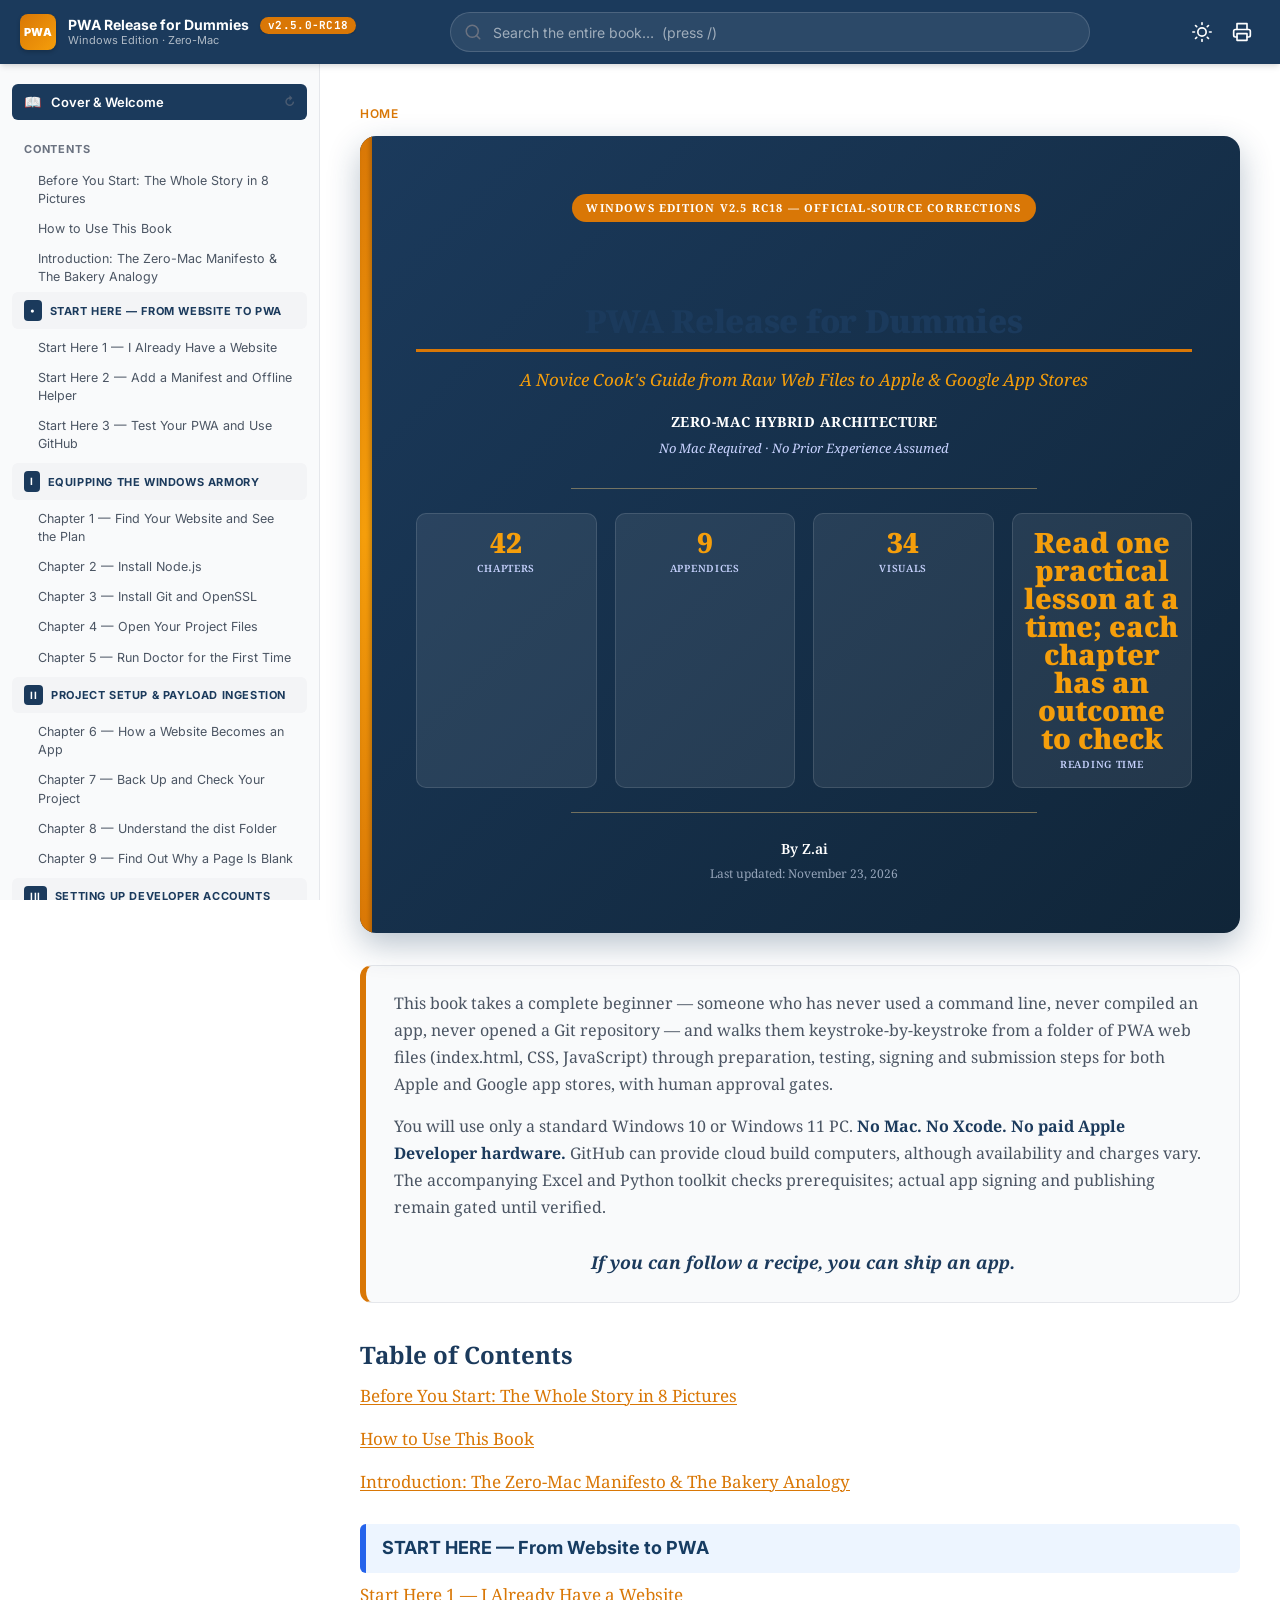
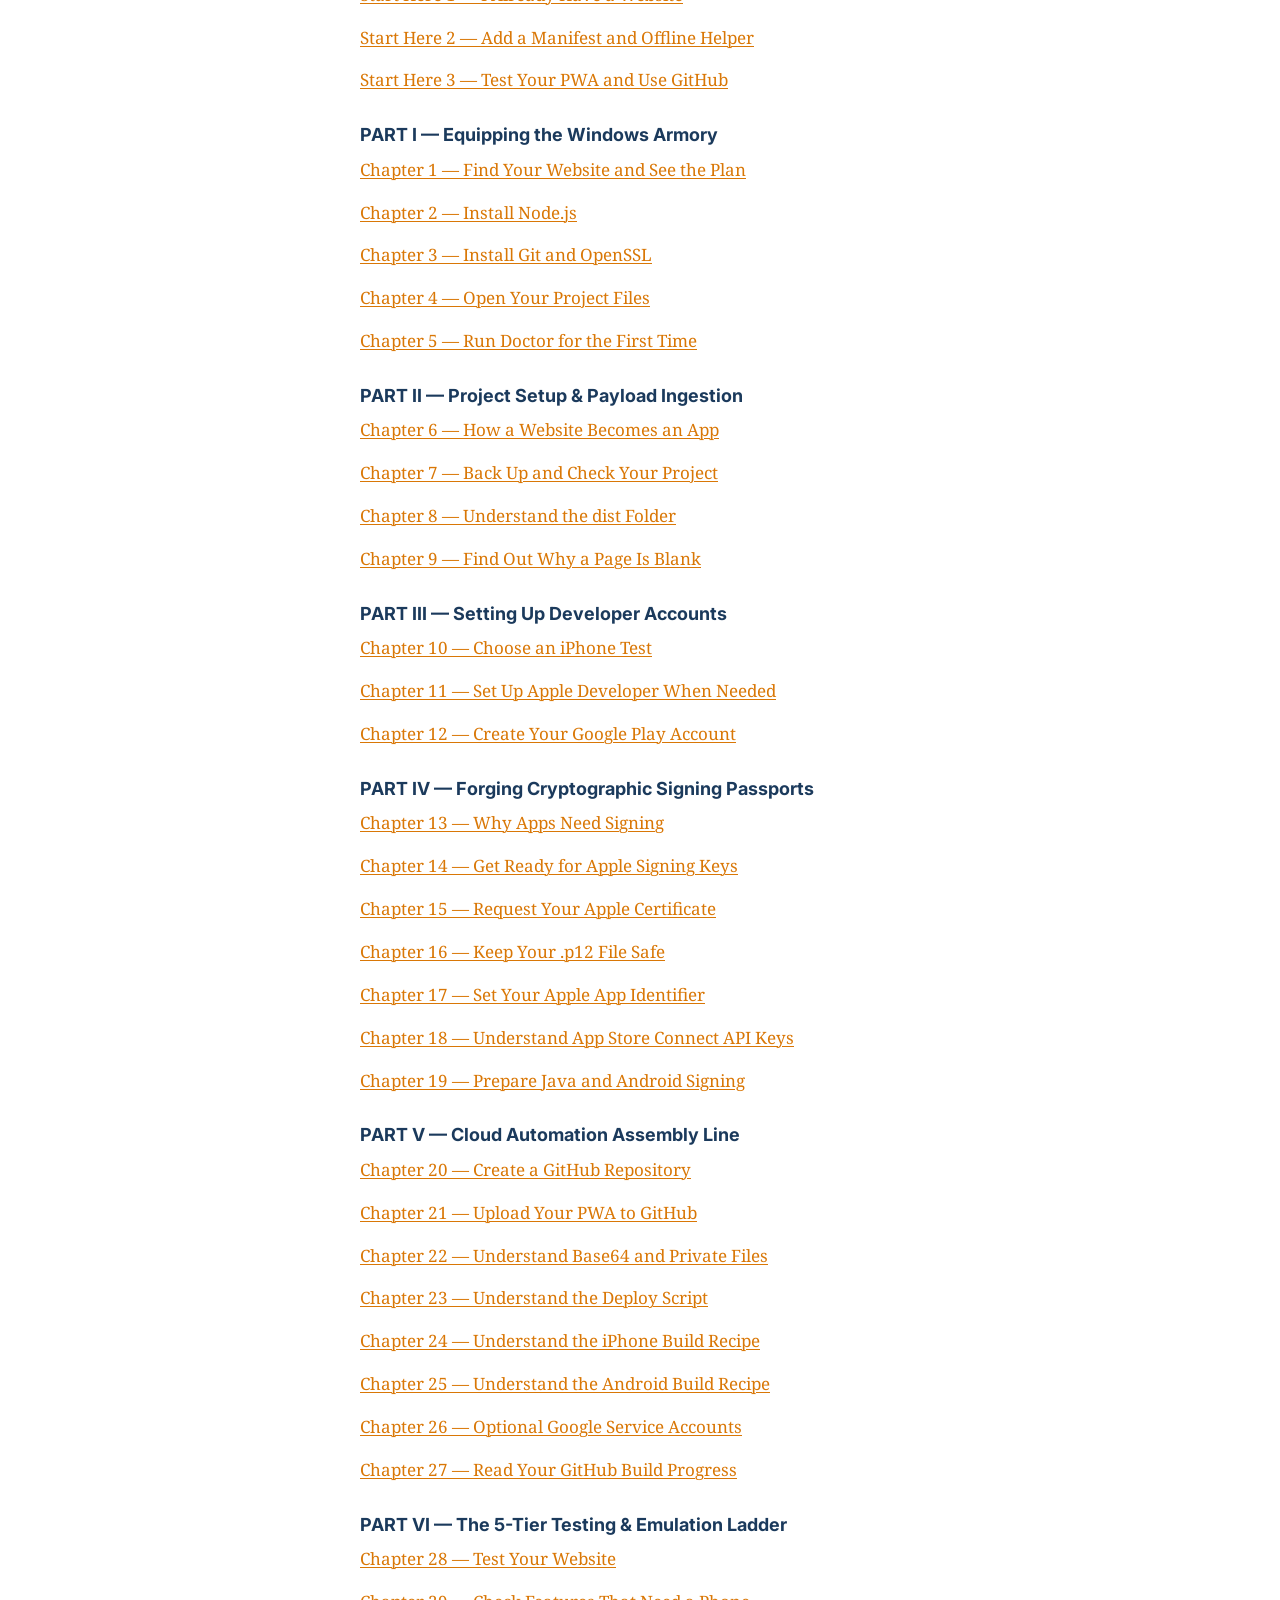
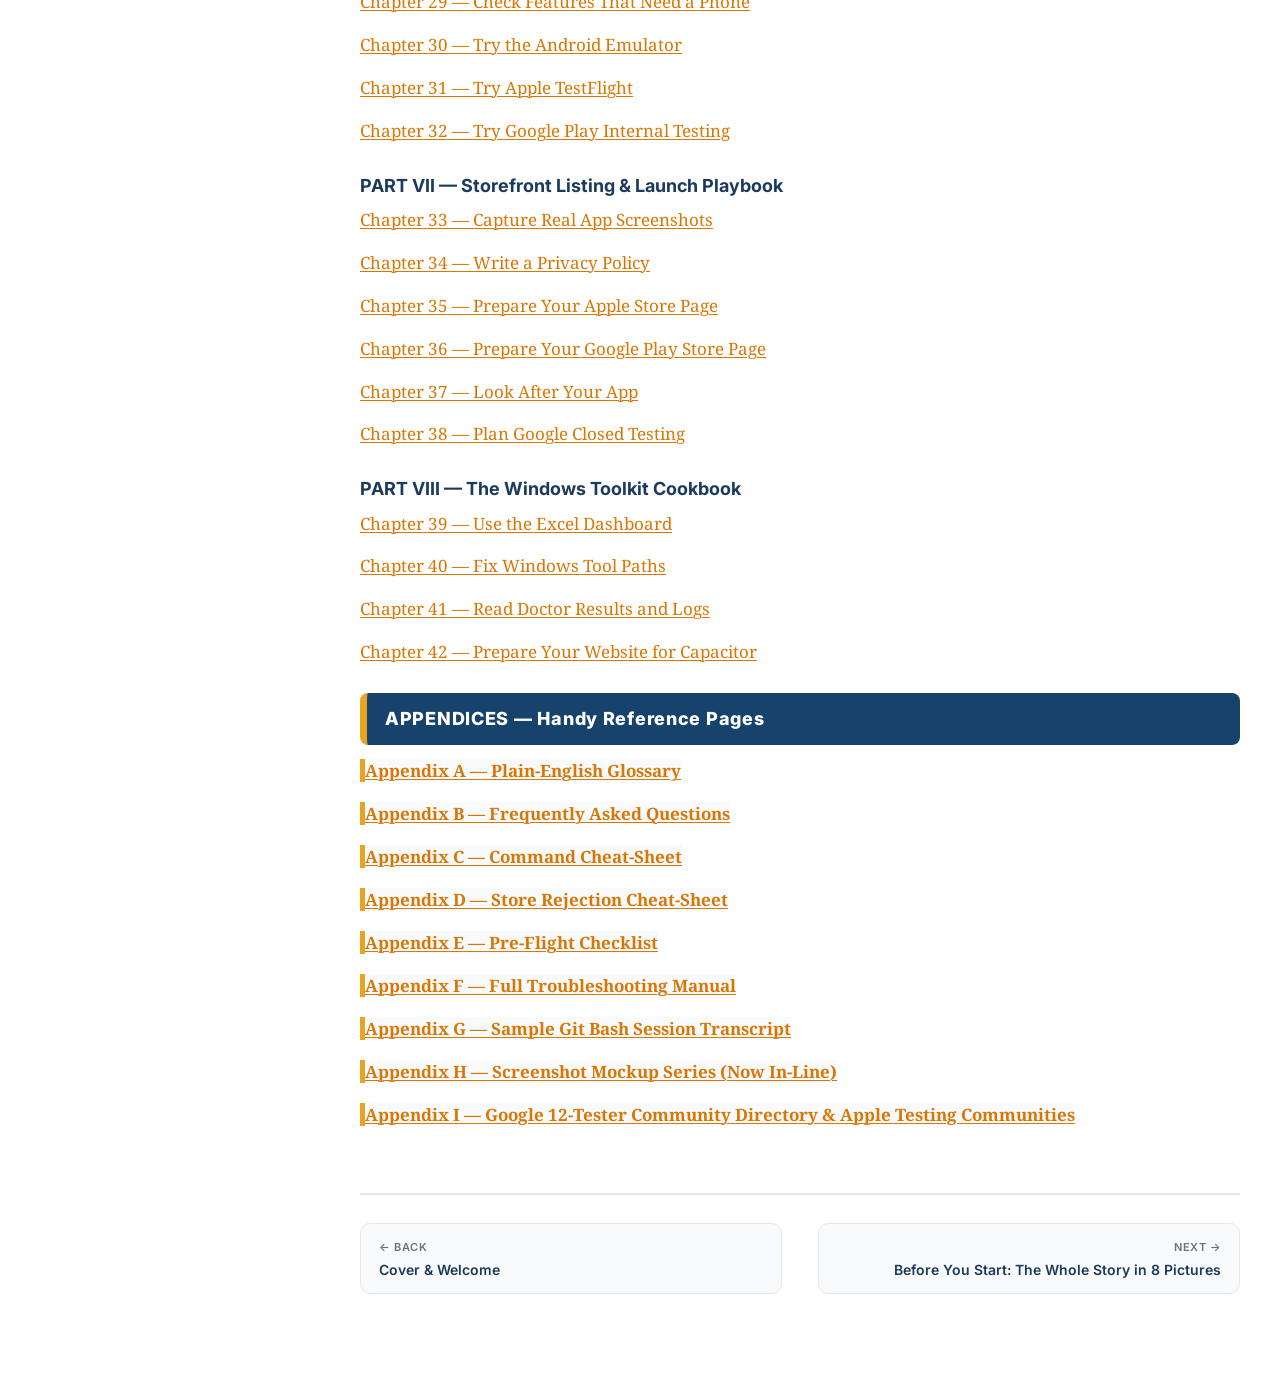
==== commit 2a274957: "Publish pwa-release-reader release" ====
--- a/index.html
+++ b/index.html
@@ -4,9 +4,9 @@
   <meta charset="UTF-8">
   <meta name="viewport" content="width=device-width, initial-scale=1, viewport-fit=cover">
   <meta name="theme-color" content="#1B3A5C">
-  <meta name="description" content="PWA Release for Dummies — A Novice Cook's Guide from Raw Web Files to Apple & Google App Stores. Windows Edition v2.5 RC13.">
-
-  <title>PWA Release for Dummies — Windows Edition v2.5 RC13</title>
+  <meta name="description" content="PWA Release for Dummies — A Novice Cook's Guide from Raw Web Files to Apple & Google App Stores. Windows Edition v2.5 RC18.">
+
+  <title>PWA Release for Dummies — Windows Edition v2.5 RC18</title>
 
   <!-- PWA manifest -->
   <link rel="manifest" href="manifest.json">
@@ -17,7 +17,7 @@
   <link rel="apple-touch-icon" href="icons/icon-192.png">
 
   <!-- Open Graph -->
-  <meta property="og:title" content="PWA Release for Dummies — Windows Edition v2.5 RC13">
+  <meta property="og:title" content="PWA Release for Dummies — Windows Edition v2.5 RC18">
   <meta property="og:description" content="A Novice Cook's Guide from Raw Web Files to Apple & Google App Stores. Zero-Mac Hybrid Architecture.">
   <meta property="og:type" content="book">
 
@@ -50,7 +50,7 @@
       <div class="topbar-brand">
         <div class="brand-mark">PWA</div>
         <div class="brand-text">
-          <div class="brand-title">PWA Release for Dummies <span class="brand-version" id="brandVersion">v2.5.0-RC13</span></div>
+          <div class="brand-title">PWA Release for Dummies <span class="brand-version" id="brandVersion">v2.5.0-RC18</span></div>
           <div class="brand-sub">Windows Edition · Zero-Mac</div>
         </div>
       </div>
--- a/css/styles.css
+++ b/css/styles.css
@@ -1548,3 +1548,16 @@
 .friendly-chapter .screen-explainer { font-size: .88em; color: var(--text-soft); }
 .friendly-chapter .simple-glossary dd { margin: 4px 0 12px; }
 .friendly-chapter .friendly-next { margin: 28px 0; }
+
+/* RC14: distinguish the appendices in both navigation locations */
+.cover-toc .toc-appendix-heading {background:#17426c;color:white;padding:14px 18px;border-left:7px solid #e8a322;border-radius:8px;font-weight:800;letter-spacing:.04em;margin:26px 0 12px}
+.cover-toc .toc-appendix-item a {font-weight:700;background:var(--bg-soft);border-left:5px solid #e8a322}
+.cover-toc .toc-starter-heading {background:#edf5ff;color:#163c62;padding:12px 16px;border-left:6px solid #2563eb;border-radius:6px}
+.toc-part.toc-appendix-group {border-left:4px solid #e8a322;background:rgba(232,163,34,.07)}
+.toc-part.toc-appendix-group .toc-part-header {font-weight:800;background:#17426c;color:#fff}
+.toc-part.toc-appendix-group .toc-chapter {font-weight:650}
+.chapter-scene-setting {background:var(--bg-soft);border-left:4px solid #d69718;padding:16px 18px;border-radius:8px;margin:16px 0 24px}
+.chapter-scene-setting h2 {margin-top:0}
+
+.toc-chapter.toc-appendices-title {font-weight:800;background:#17426c;color:white;border-left:5px solid #e8a322;padding-top:12px;padding-bottom:12px}
+.cover-toc .toc-appendix-heading a {color:white;text-decoration:none;font-weight:800}
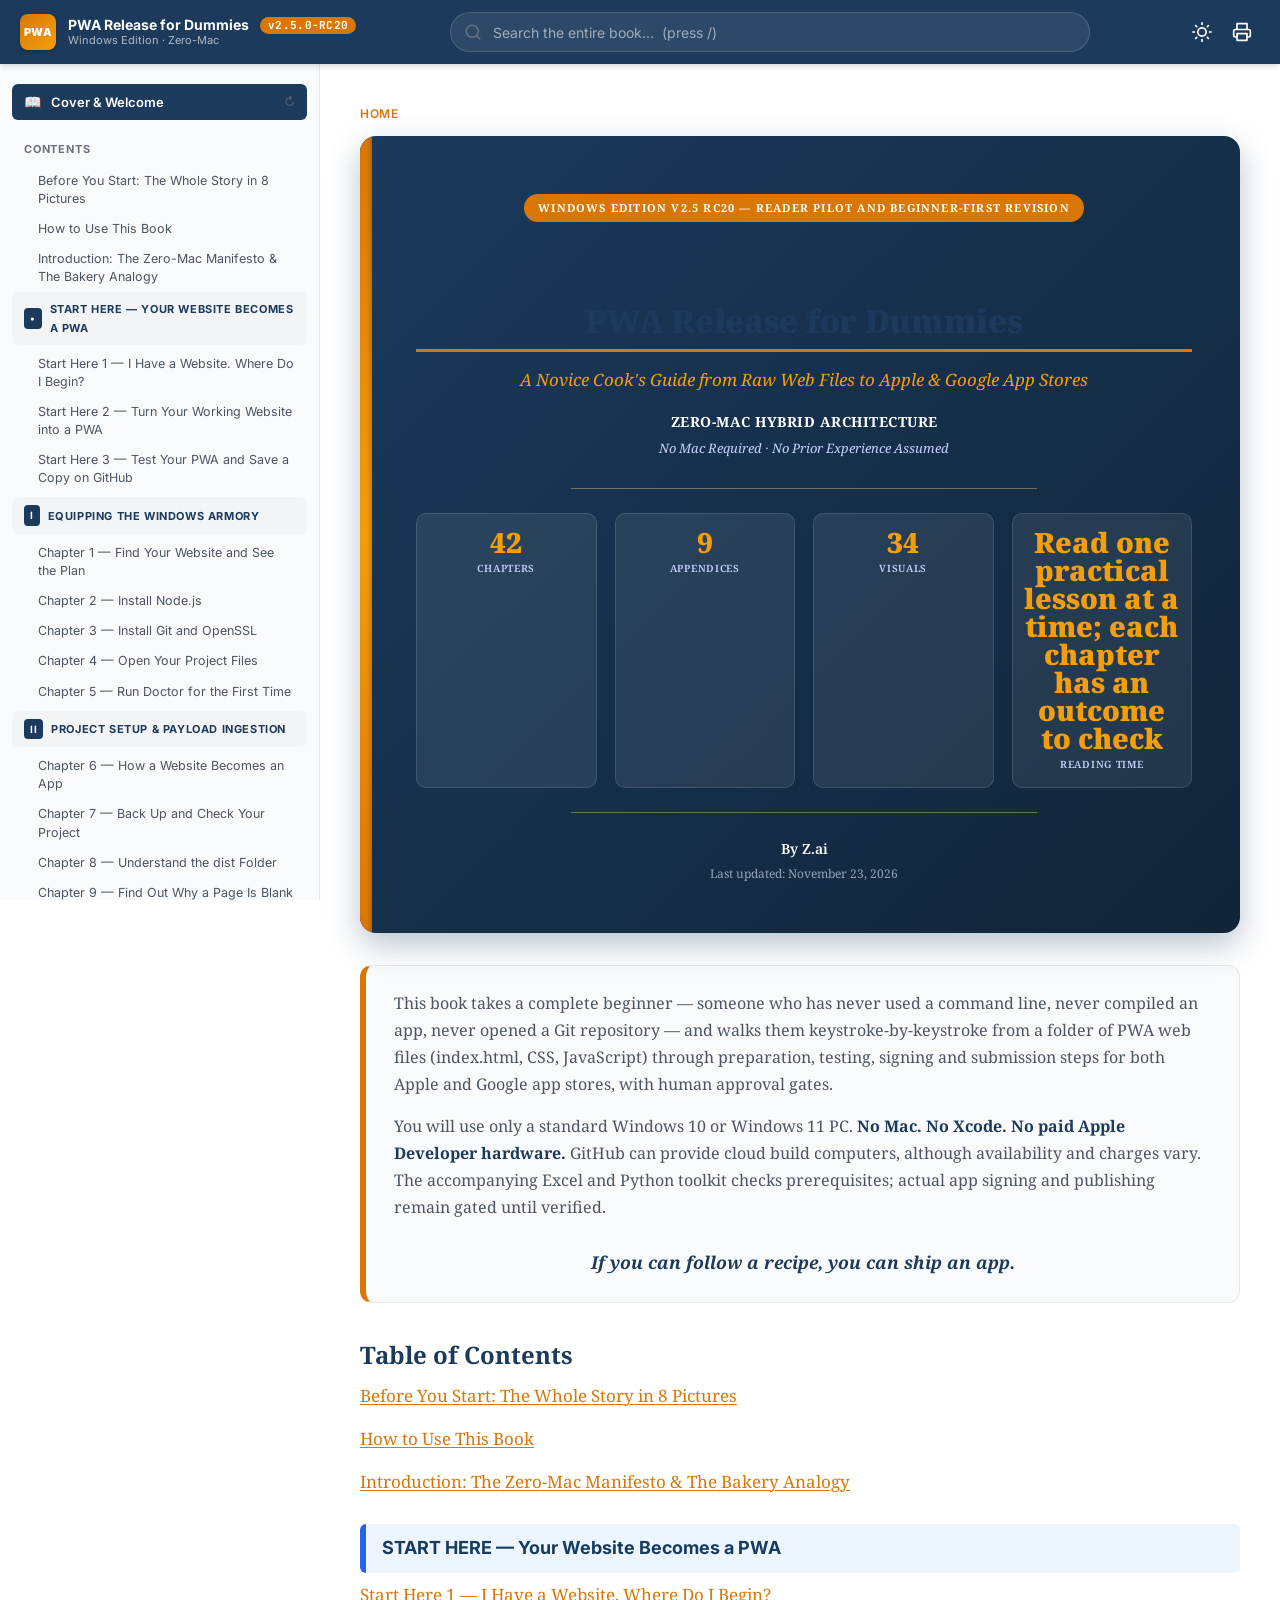
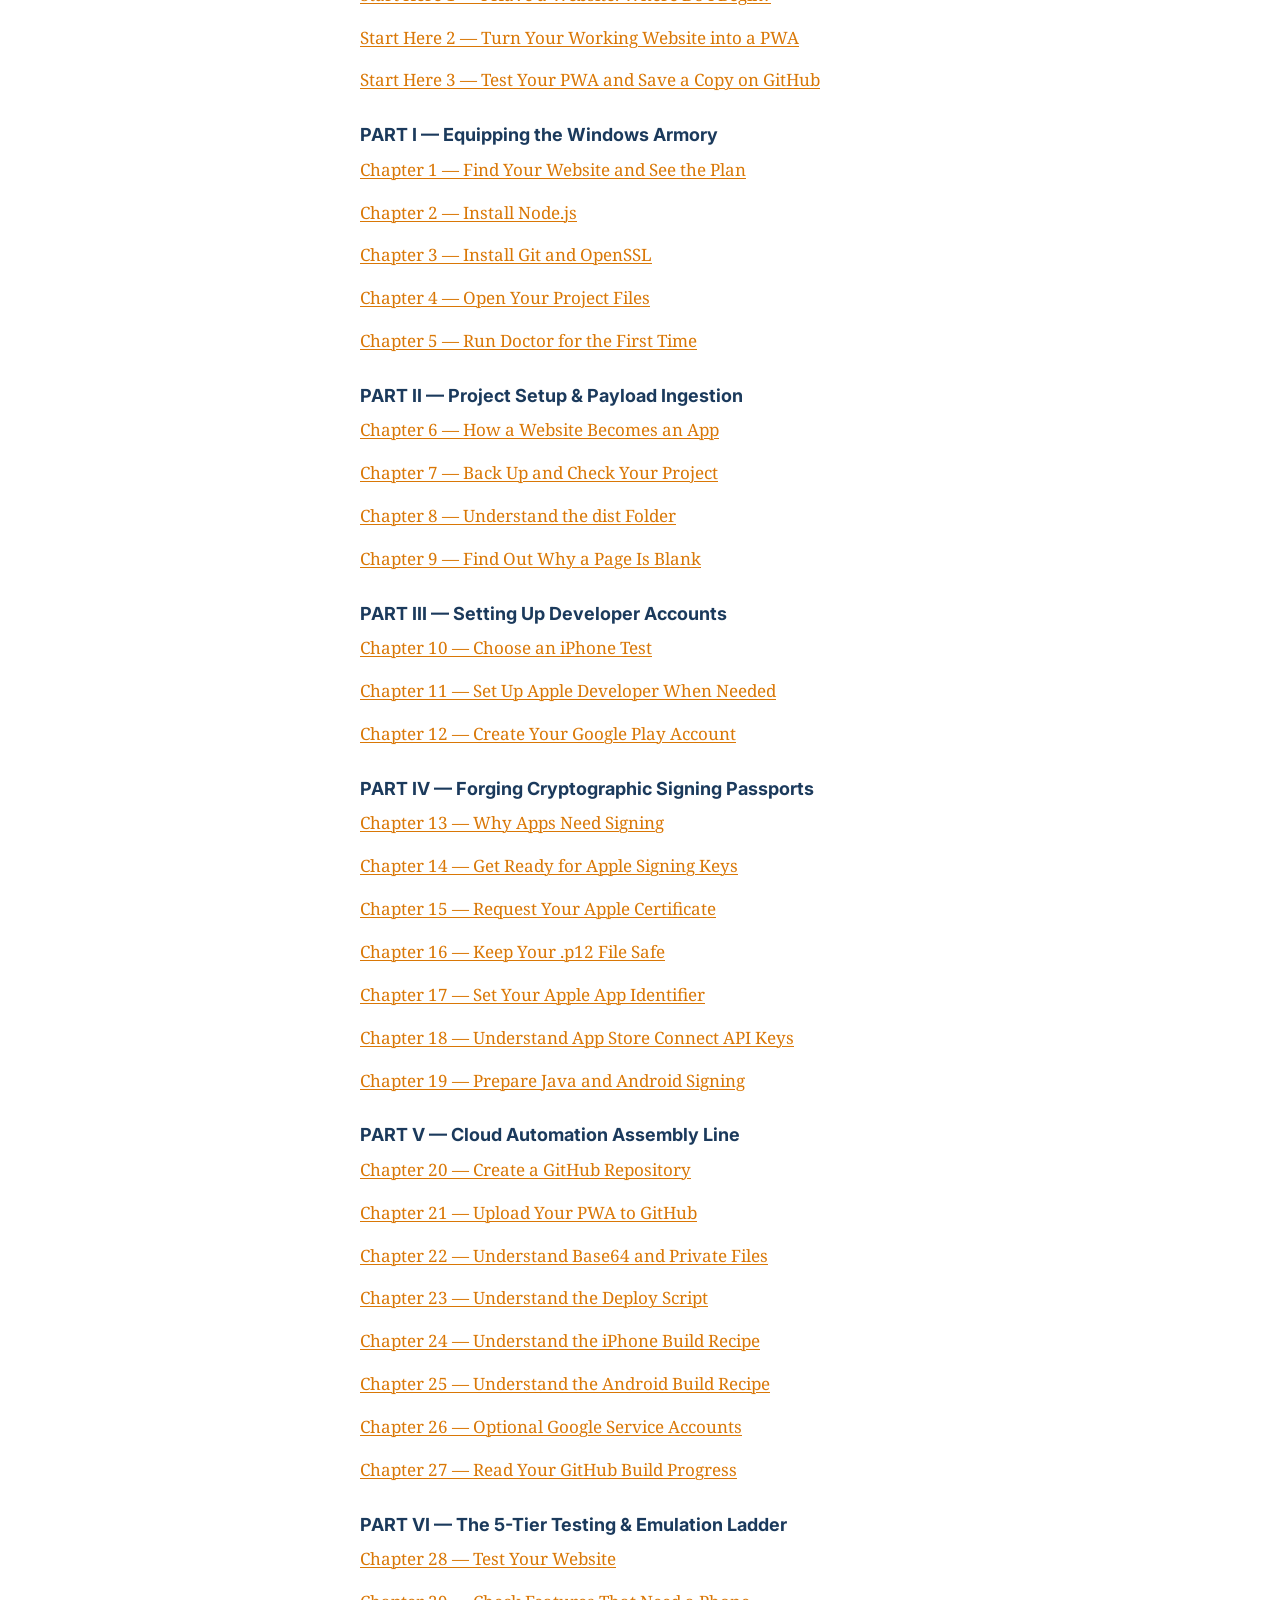
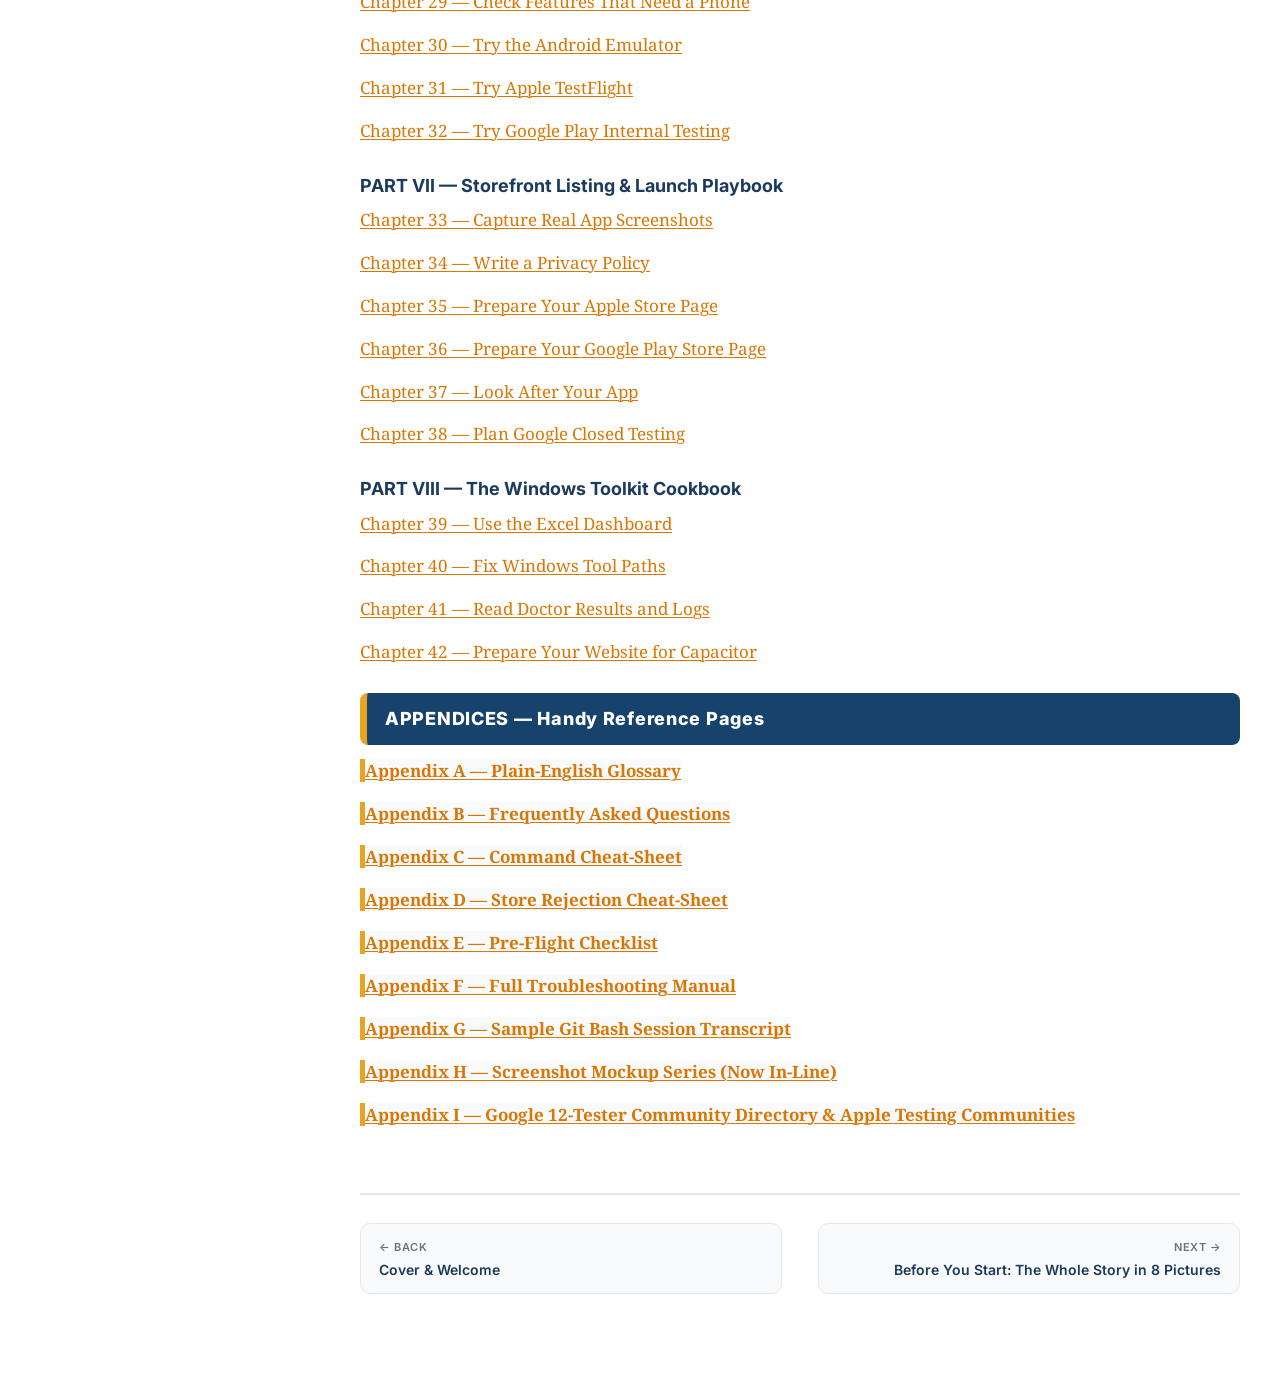
==== commit 6ac61b68: "Publish pwa-release-reader release" ====
--- a/index.html
+++ b/index.html
@@ -4,9 +4,9 @@
   <meta charset="UTF-8">
   <meta name="viewport" content="width=device-width, initial-scale=1, viewport-fit=cover">
   <meta name="theme-color" content="#1B3A5C">
-  <meta name="description" content="PWA Release for Dummies — A Novice Cook's Guide from Raw Web Files to Apple & Google App Stores. Windows Edition v2.5 RC18.">
-
-  <title>PWA Release for Dummies — Windows Edition v2.5 RC18</title>
+  <meta name="description" content="PWA Release for Dummies — A Novice Cook's Guide from Raw Web Files to Apple & Google App Stores. Windows Edition v2.5 RC20.">
+
+  <title>PWA Release for Dummies — Windows Edition v2.5 RC20</title>
 
   <!-- PWA manifest -->
   <link rel="manifest" href="manifest.json">
@@ -17,7 +17,7 @@
   <link rel="apple-touch-icon" href="icons/icon-192.png">
 
   <!-- Open Graph -->
-  <meta property="og:title" content="PWA Release for Dummies — Windows Edition v2.5 RC18">
+  <meta property="og:title" content="PWA Release for Dummies — Windows Edition v2.5 RC20">
   <meta property="og:description" content="A Novice Cook's Guide from Raw Web Files to Apple & Google App Stores. Zero-Mac Hybrid Architecture.">
   <meta property="og:type" content="book">
 
@@ -50,7 +50,7 @@
       <div class="topbar-brand">
         <div class="brand-mark">PWA</div>
         <div class="brand-text">
-          <div class="brand-title">PWA Release for Dummies <span class="brand-version" id="brandVersion">v2.5.0-RC18</span></div>
+          <div class="brand-title">PWA Release for Dummies <span class="brand-version" id="brandVersion">v2.5.0-RC20</span></div>
           <div class="brand-sub">Windows Edition · Zero-Mac</div>
         </div>
       </div>
--- a/css/styles.css
+++ b/css/styles.css
@@ -1561,3 +1561,17 @@
 
 .toc-chapter.toc-appendices-title {font-weight:800;background:#17426c;color:white;border-left:5px solid #e8a322;padding-top:12px;padding-bottom:12px}
 .cover-toc .toc-appendix-heading a {color:white;text-decoration:none;font-weight:800}
+
+/* RC20: compact learning roadmap and readable, accessible lesson visuals */
+.chapter-content .story-roadmap{margin:18px 0 24px}
+.chapter-content .story-grid{display:grid;grid-template-columns:repeat(4,minmax(0,1fr));gap:12px;margin:14px 0}
+.chapter-content .story-tile{display:flex;flex-direction:column;overflow:hidden;color:var(--text);border:1px solid var(--border);border-radius:12px;background:var(--bg-soft);text-decoration:none;box-shadow:var(--shadow-sm);min-width:0}
+.chapter-content .story-tile img{display:block;width:100%;height:142px;max-height:142px;object-fit:cover;object-position:center 36%}
+.chapter-content .story-tile span{display:block;padding:9px 10px;font-size:13px;font-weight:600;line-height:1.4}
+.chapter-content .story-tile:hover,.chapter-content .story-tile:focus-visible{outline:3px solid var(--amber);outline-offset:2px}
+.chapter-content .story-small{font-size:13px;color:var(--text-muted)}
+.chapter-content .reader-workflow{margin:30px 0 22px;padding:20px 22px;border:1px solid var(--border);border-left:4px solid var(--emerald);border-radius:10px;background:var(--bg-soft)}
+.chapter-content .reader-workflow h2{margin-top:0}
+.chapter-content .example-figure img{max-width:min(100%,710px)}
+@media(max-width:700px){.chapter-content .story-grid{grid-template-columns:repeat(2,minmax(0,1fr));gap:9px}.chapter-content .story-tile img{height:120px;max-height:120px}.chapter-content .reader-workflow{padding:15px}}
+@media print{.chapter-content .story-grid{grid-template-columns:repeat(4,minmax(0,1fr))}.chapter-content .story-tile img{height:110px}}
